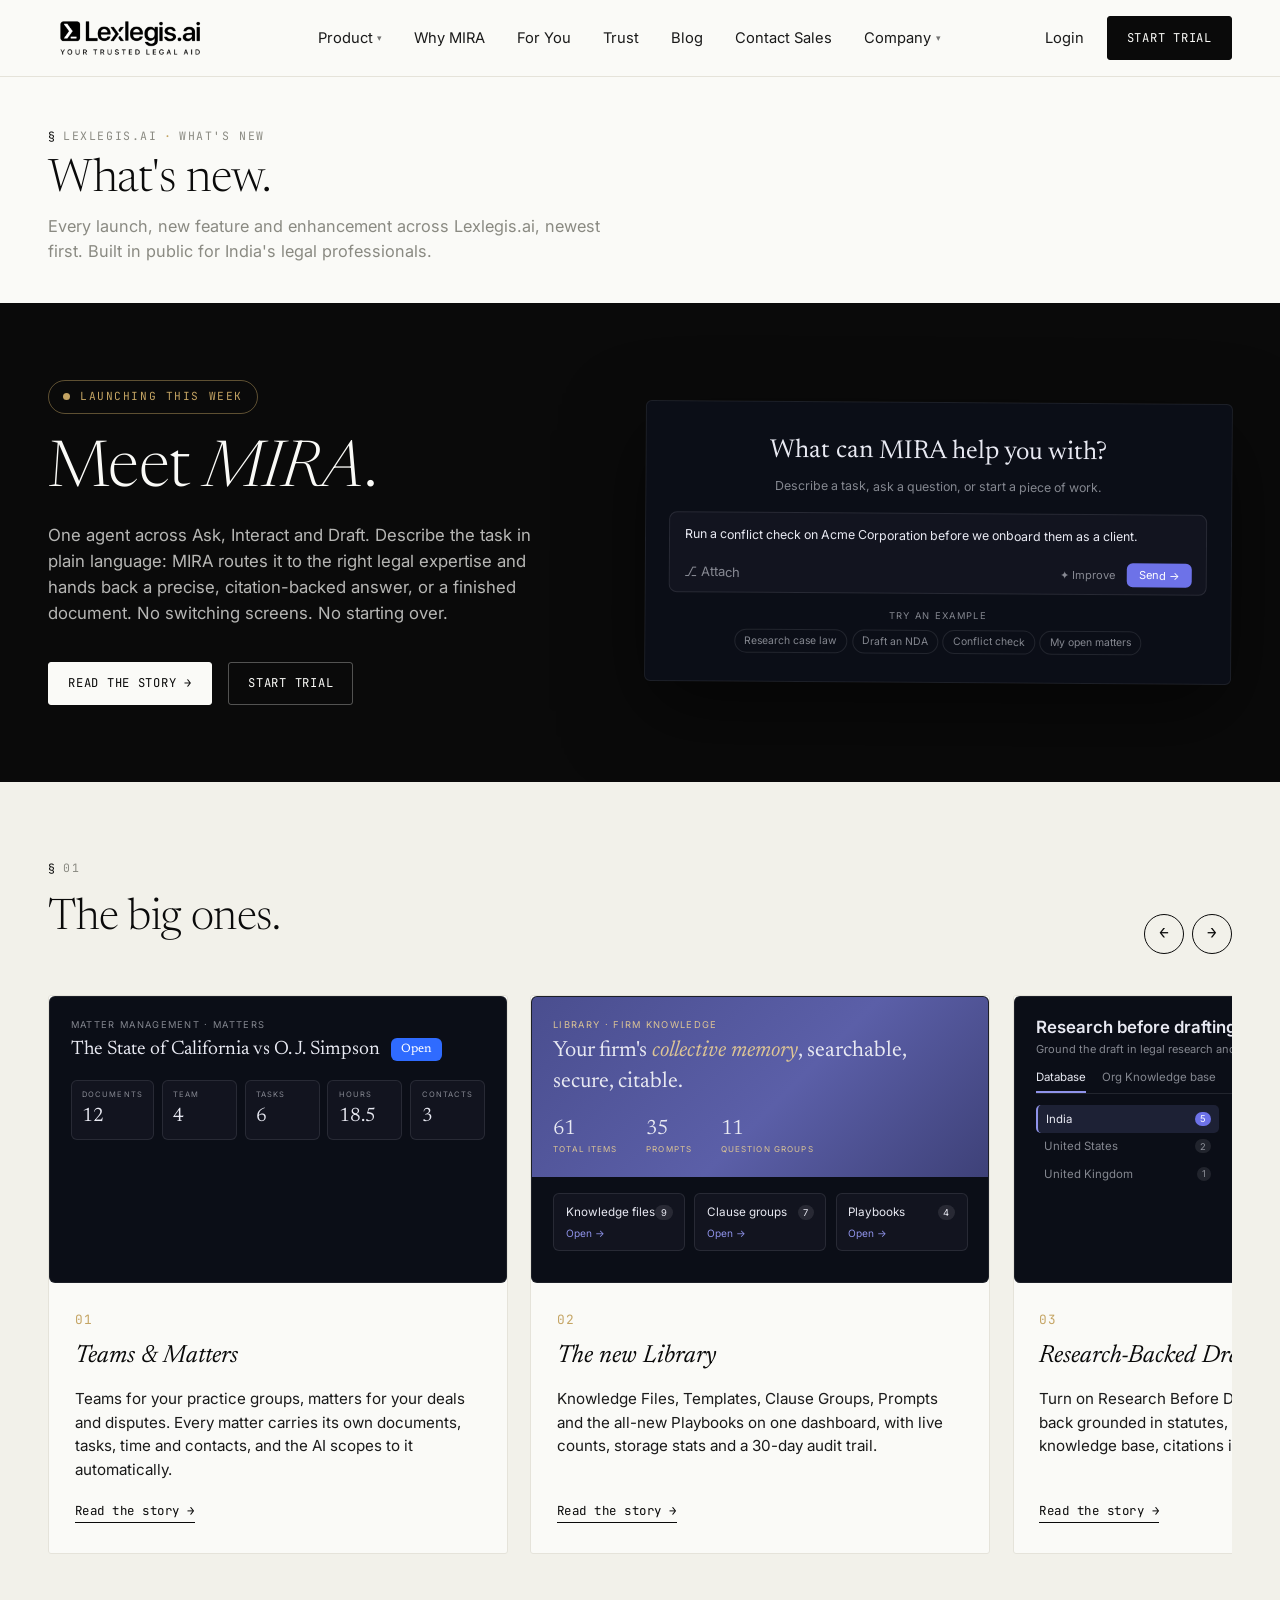
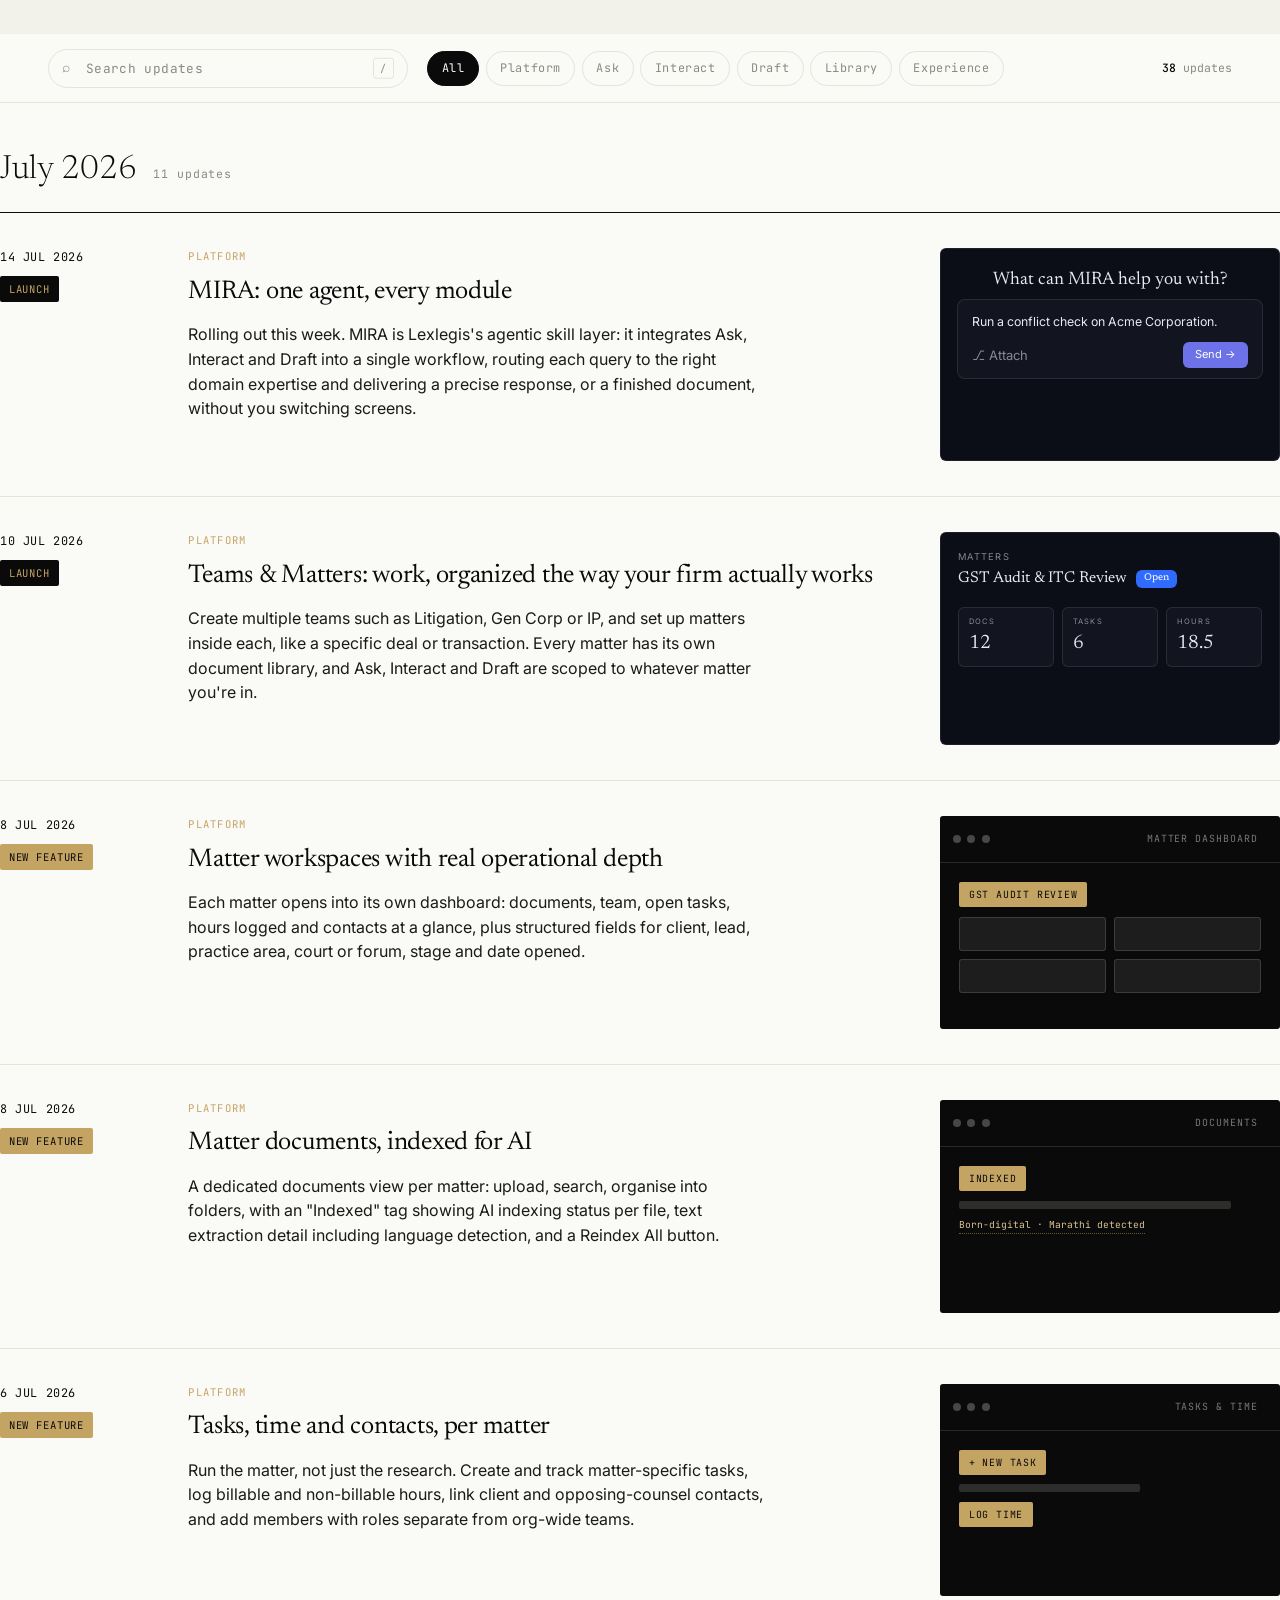
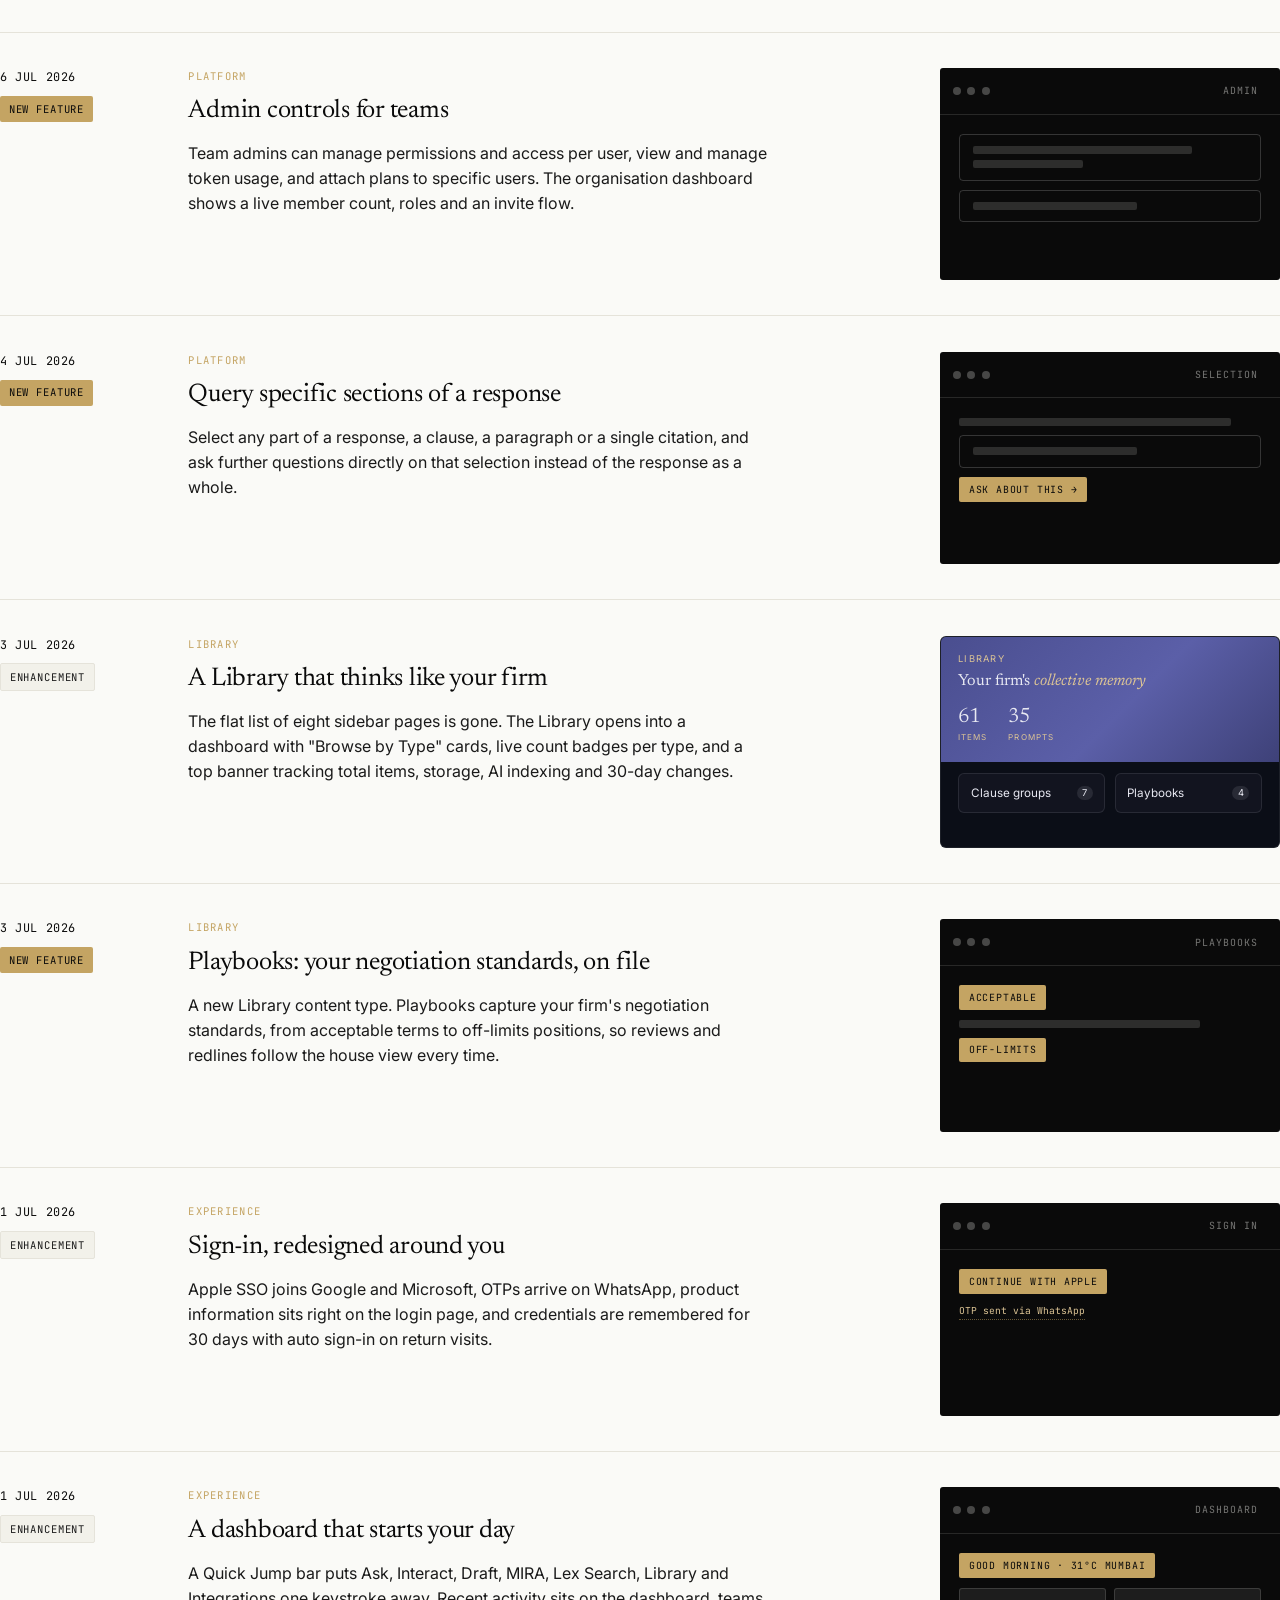
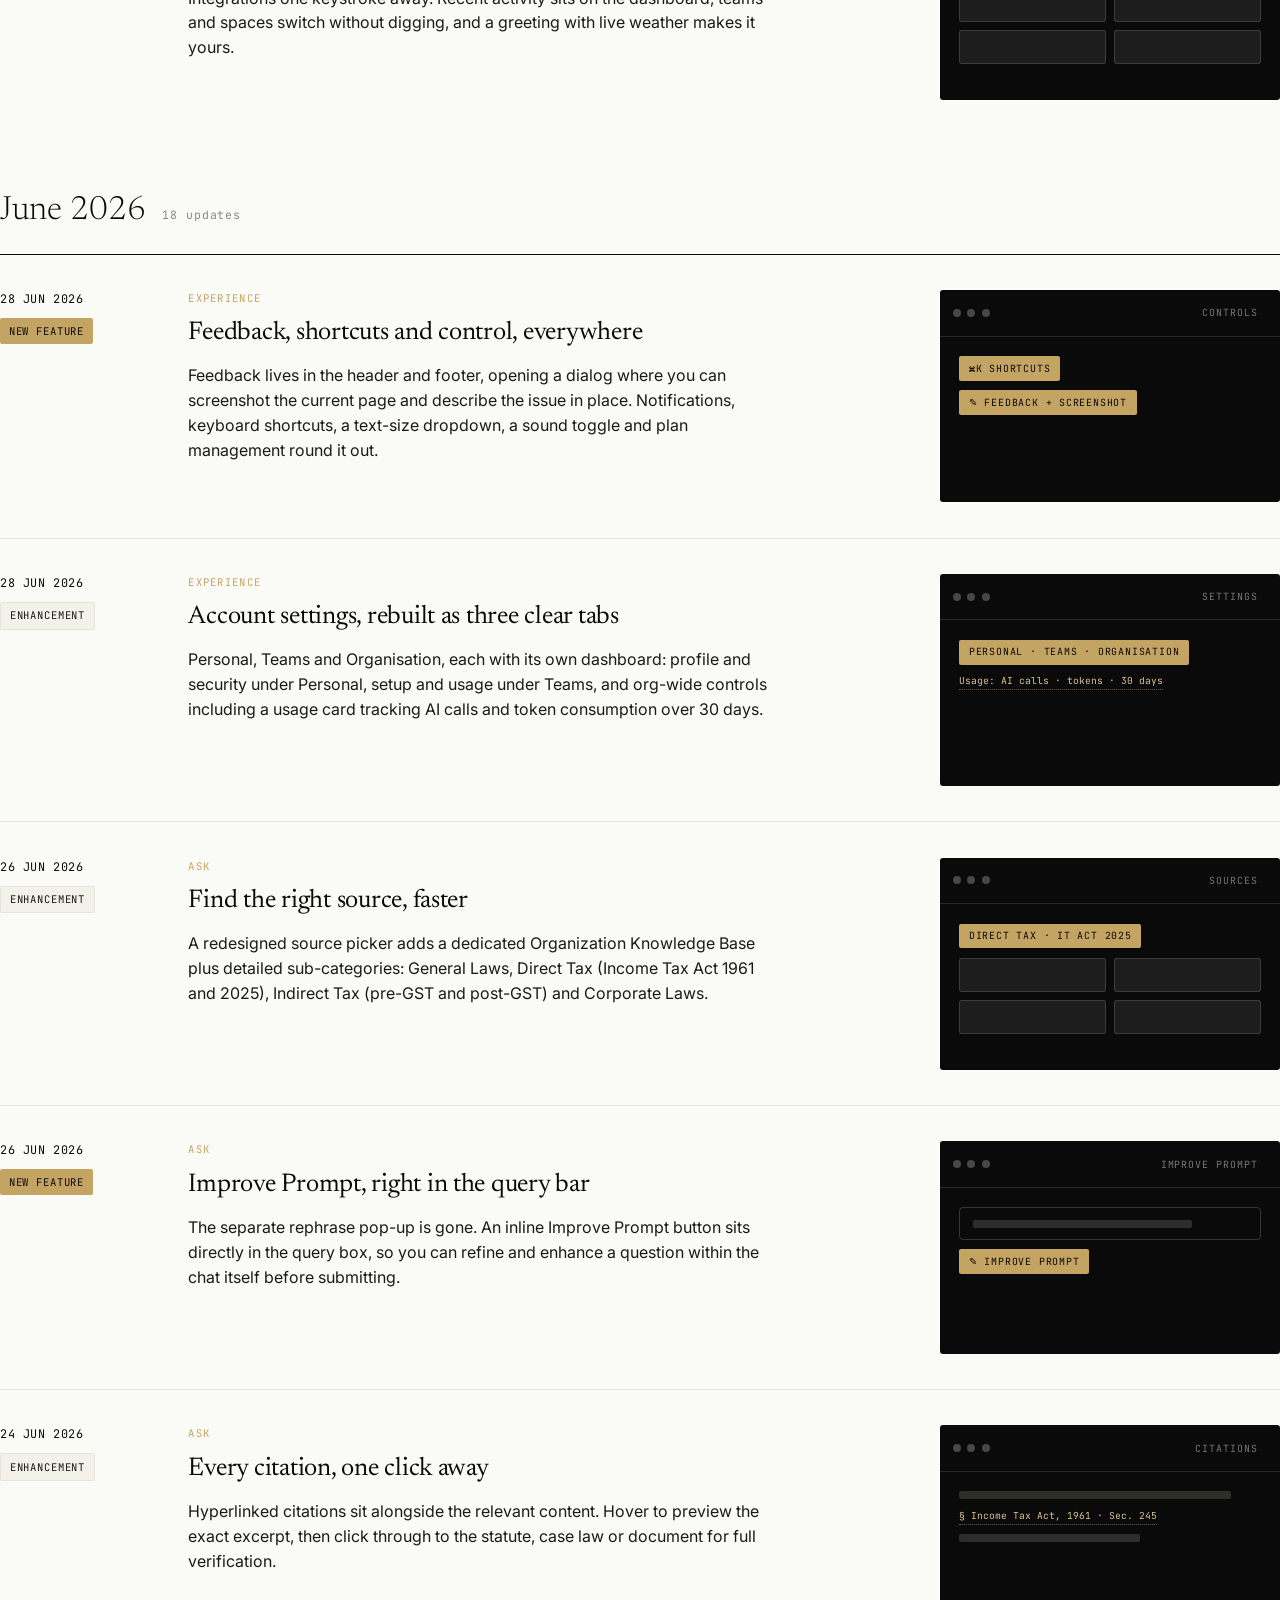
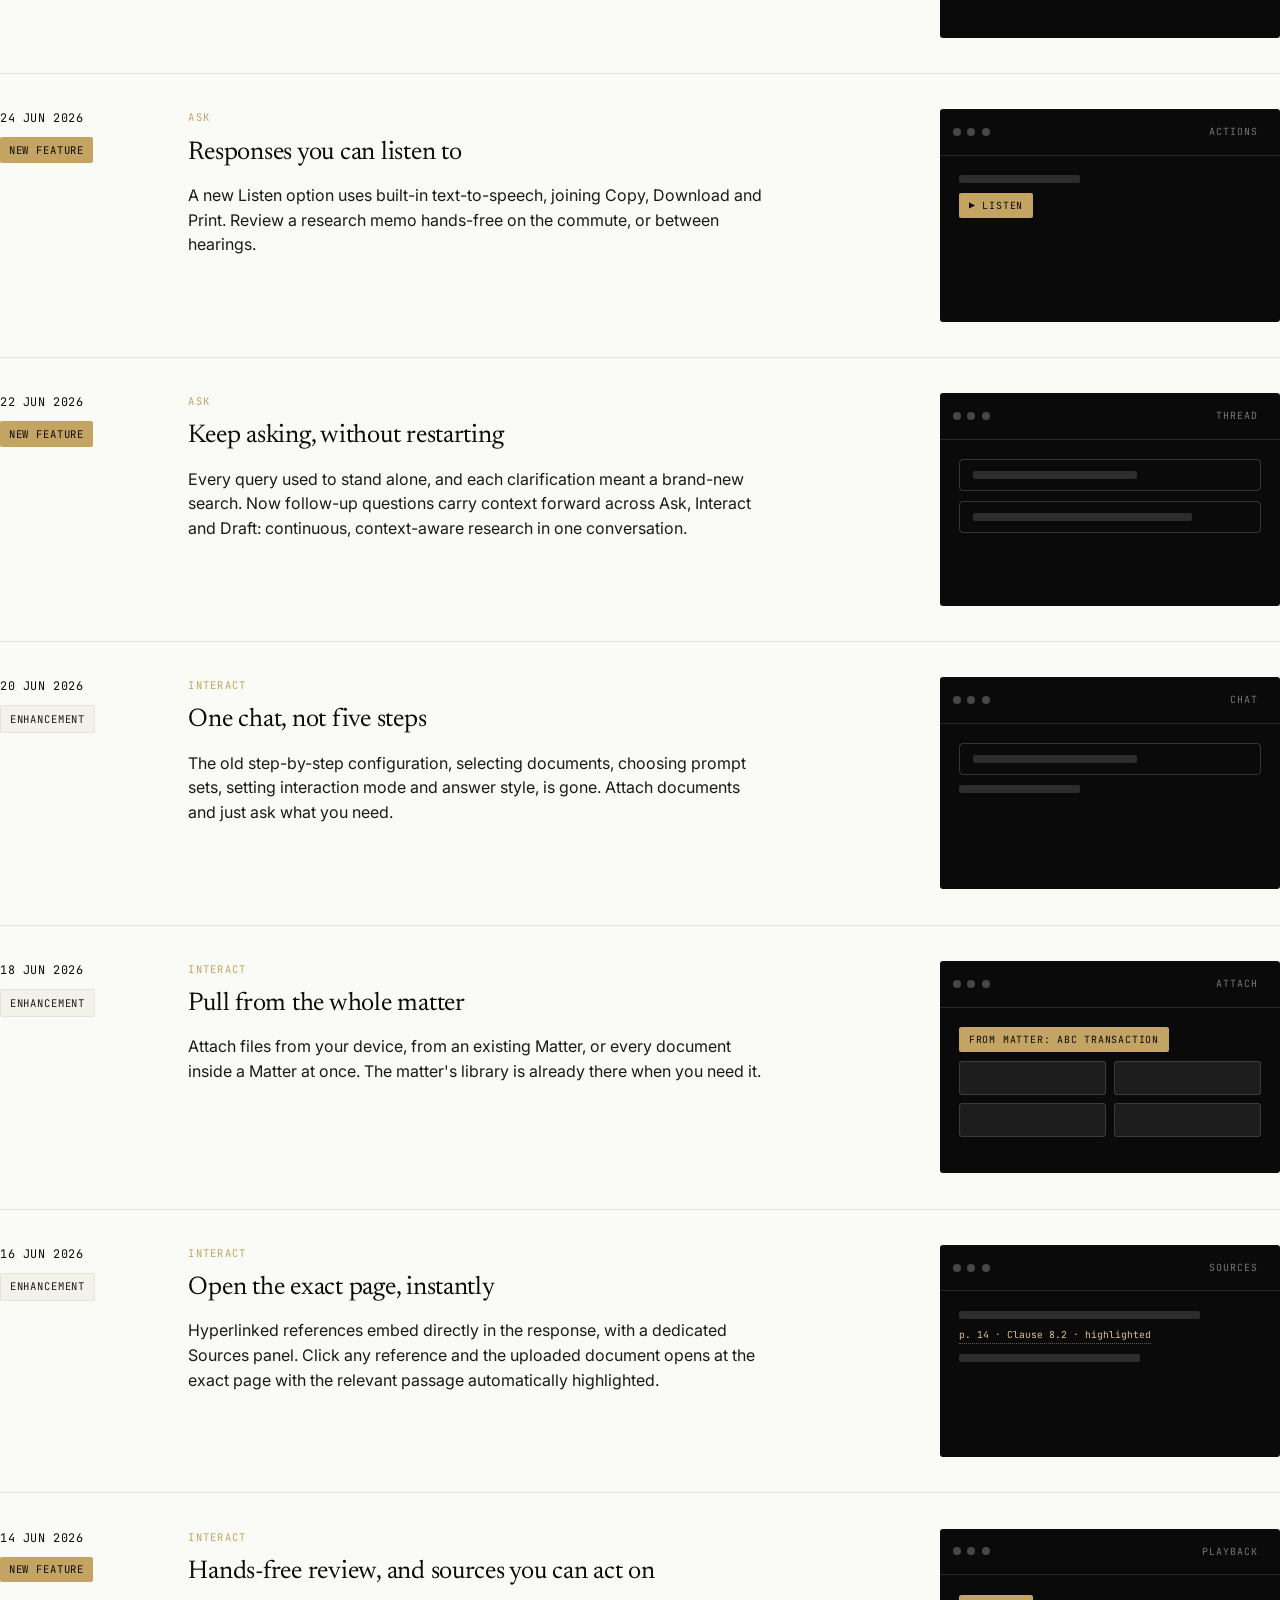
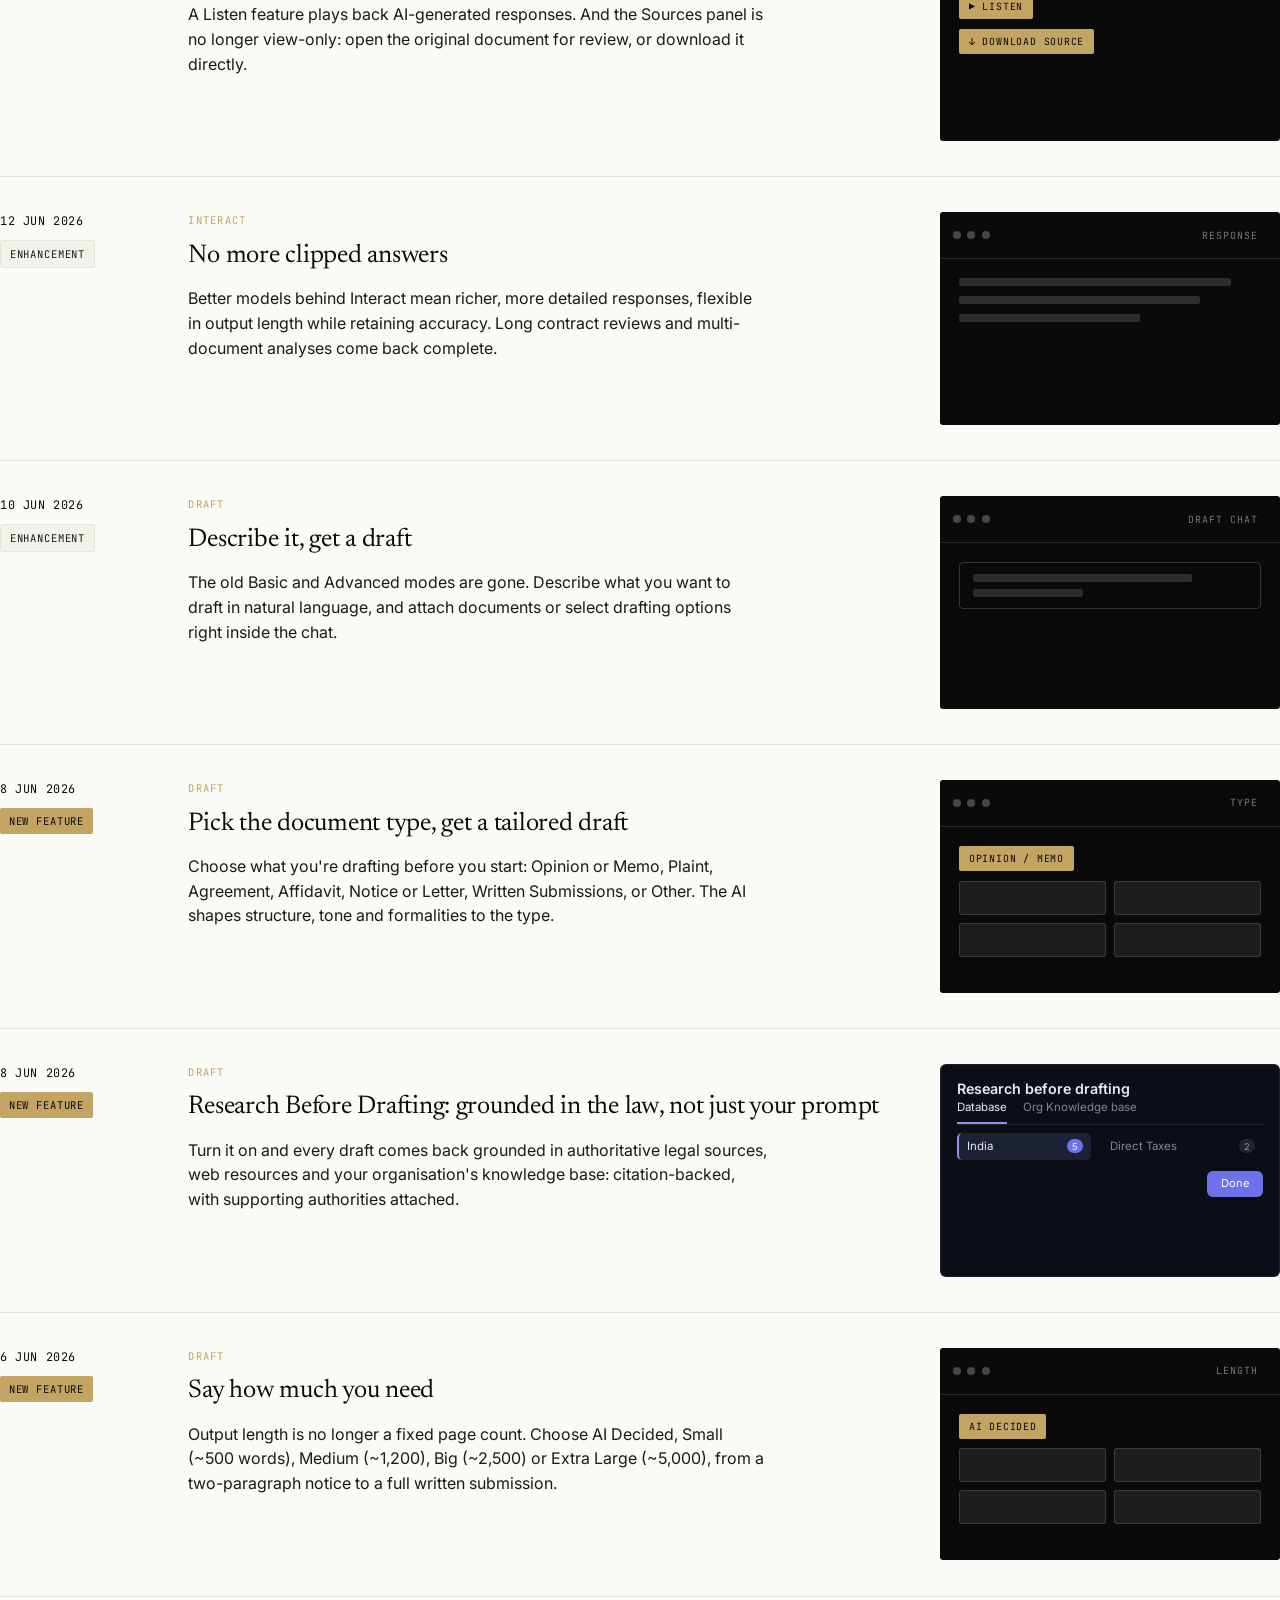
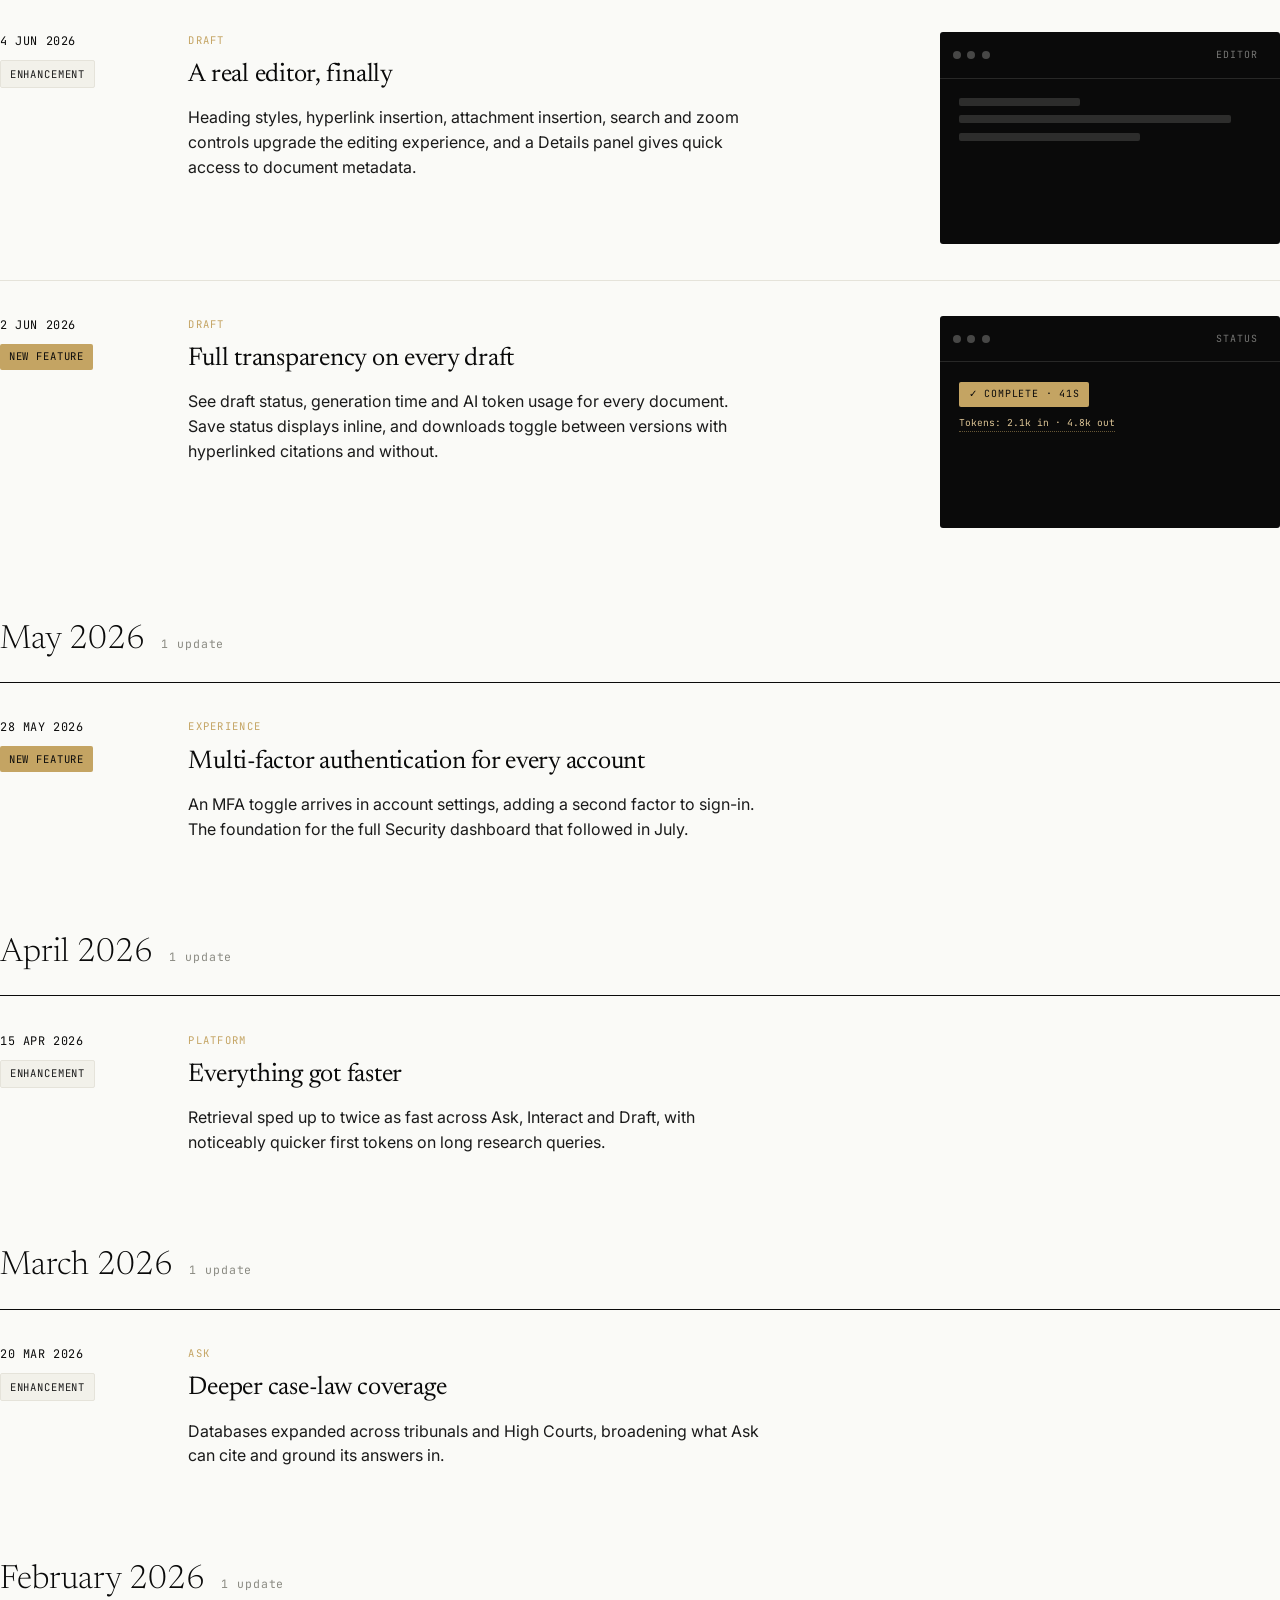
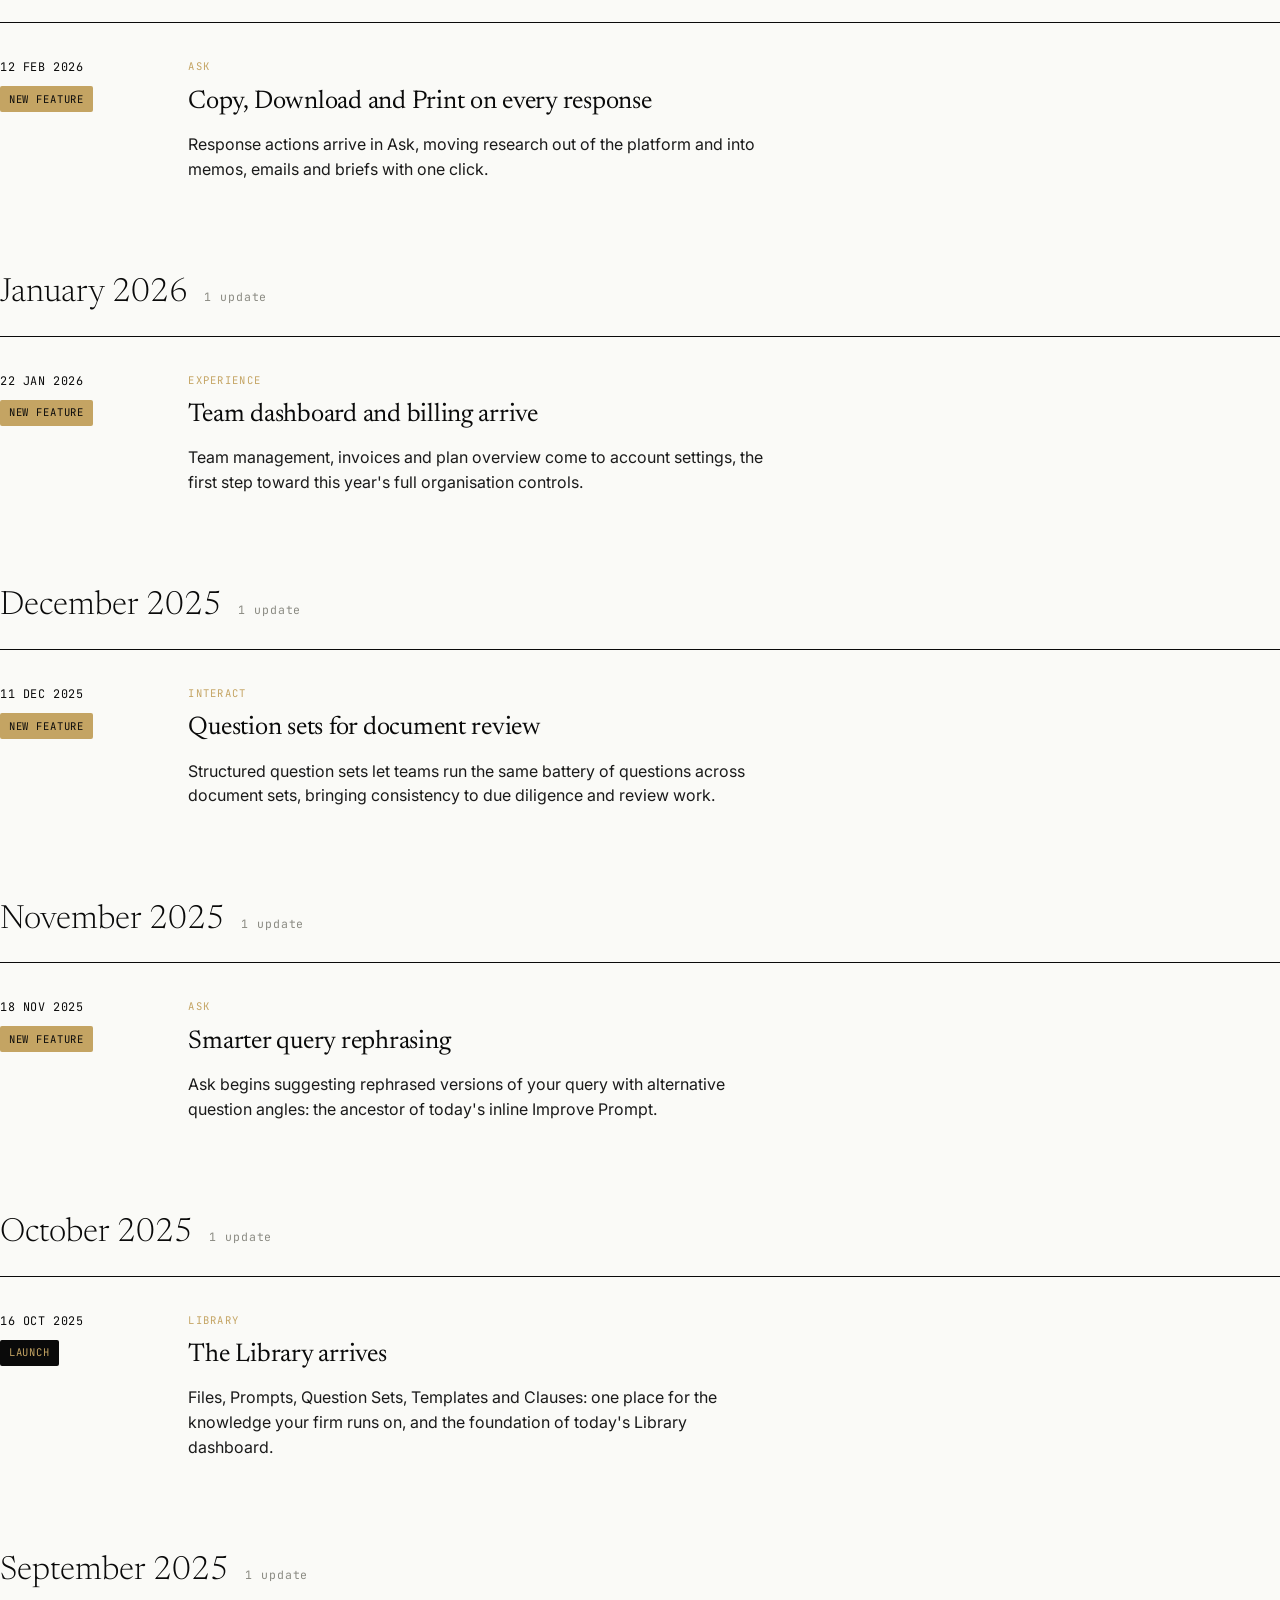
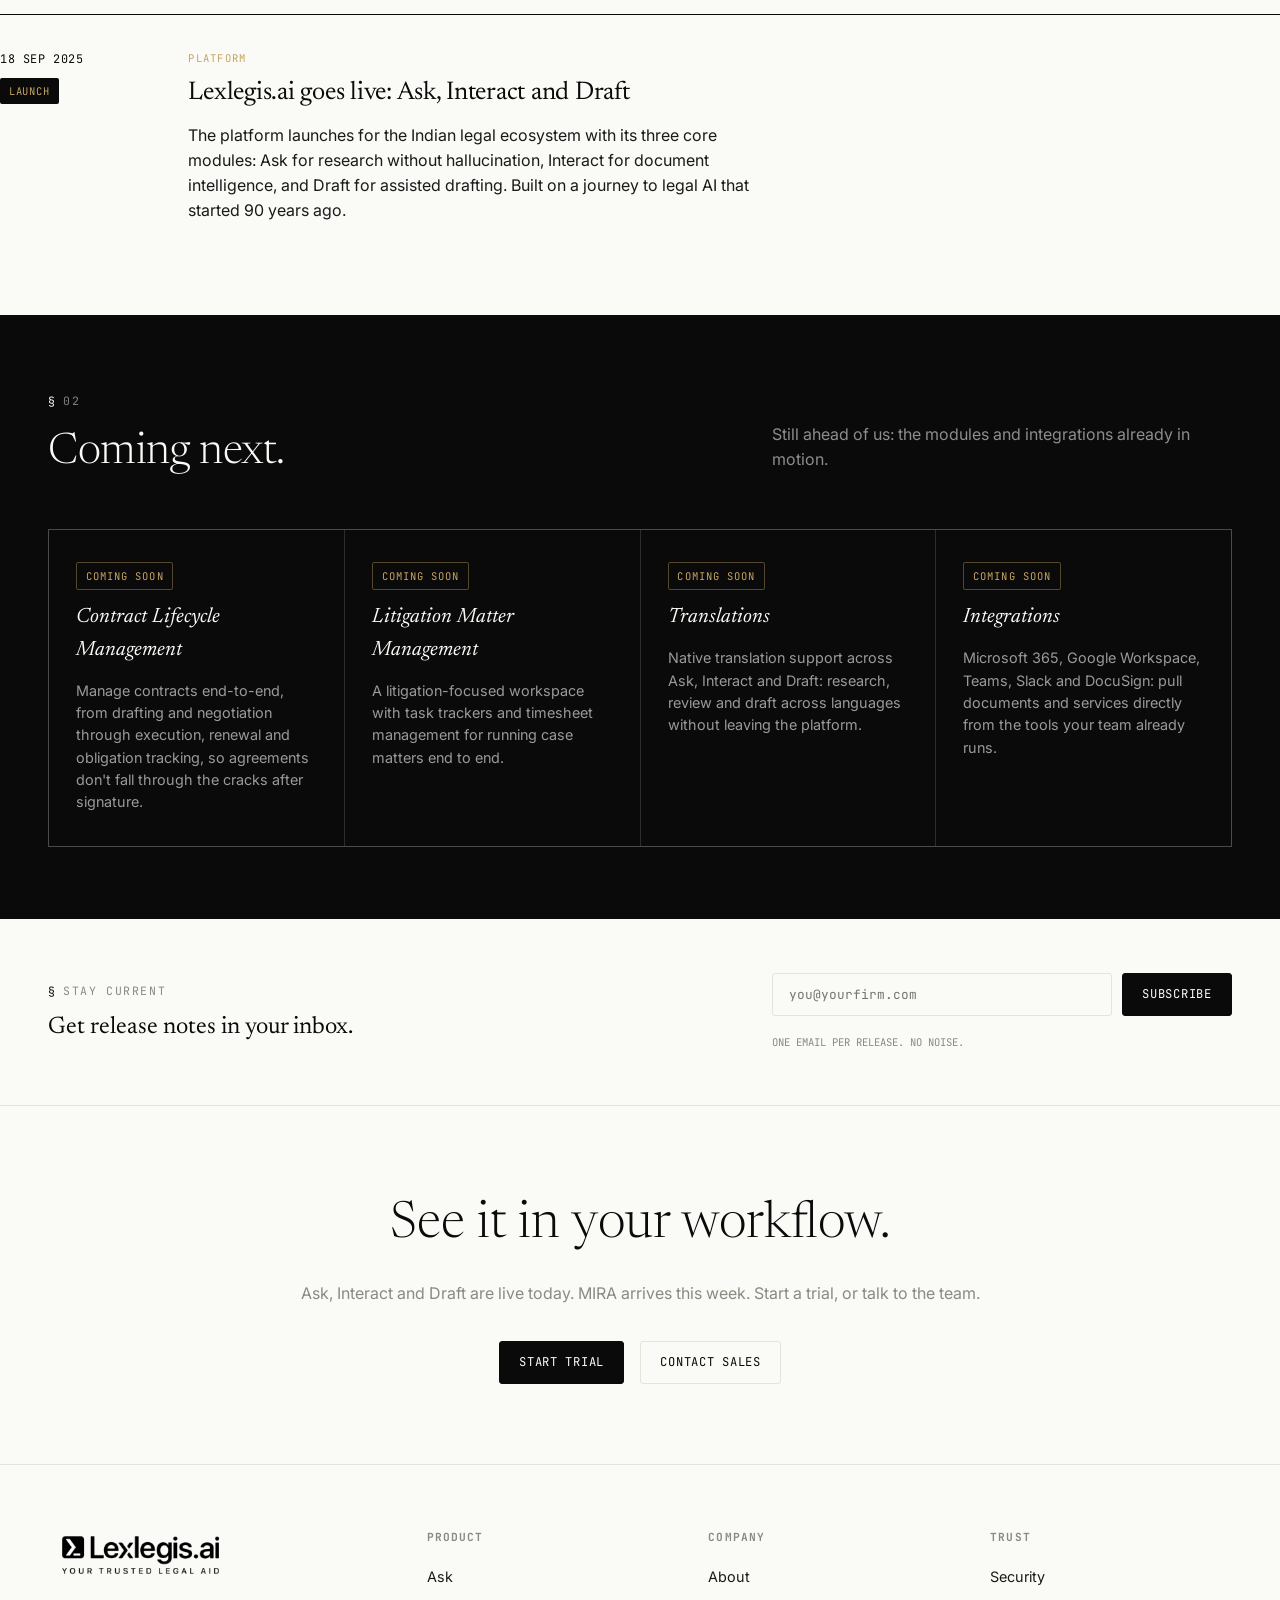
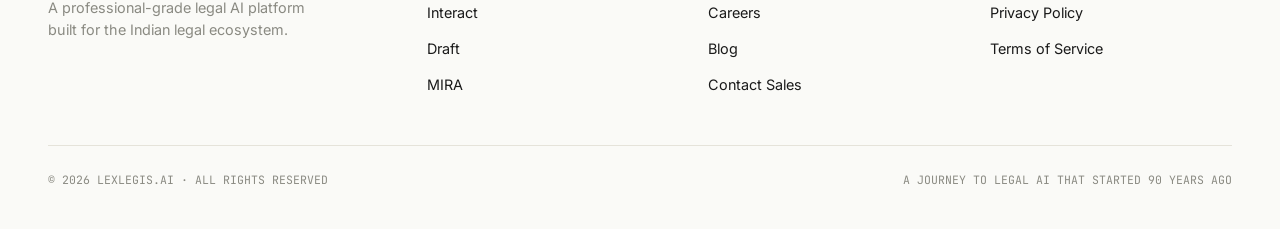
==== index.html @ 88d14091 "Move site files to repo root for GitHub Pages Serves the site at the repo's root Pages URL instead o" ====
<!doctype html>
<html lang="en">
<head>
<meta charset="UTF-8" />
<meta name="viewport" content="width=device-width, initial-scale=1.0" />
<title>What's New | Lexlegis.ai Release Notes &amp; Product Updates</title>
<meta name="description" content="Product updates from Lexlegis.ai: every launch, new feature and enhancement across Ask, Interact, Draft, MIRA, the Library and Matter Management, newest first." />
<link rel="canonical" href="https://lexlegis.ai/whats-new" />
<meta property="og:type" content="website" />
<meta property="og:title" content="What's New at Lexlegis.ai" />
<meta property="og:description" content="Every launch, new feature and enhancement across Lexlegis.ai, newest first. MIRA agentic AI, Teams and Matters, research-backed drafting and more." />
<meta property="og:url" content="https://lexlegis.ai/whats-new" />
<meta property="og:image" content="https://lexlegis.ai/whats-new/assets/logo-lockup.png" />
<meta name="twitter:card" content="summary_large_image" />
<meta name="twitter:title" content="What's New at Lexlegis.ai" />
<meta name="twitter:description" content="Release notes from India's trusted legal AI: MIRA, Teams &amp; Matters, research-backed drafting and more." />
<link rel="preconnect" href="https://fonts.googleapis.com">
<link rel="preconnect" href="https://fonts.gstatic.com" crossorigin>
<link href="https://fonts.googleapis.com/css2?family=Newsreader:ital,wght@0,300;0,400;0,500;1,400;1,500&family=Inter:wght@400;500;600&family=JetBrains+Mono:wght@400;500&display=swap" rel="stylesheet">
<link rel="stylesheet" href="styles.css" />
<link rel="icon" type="image/png" href="assets/favicon-mark.png" />
<link rel="apple-touch-icon" href="assets/favicon-mark.png" />
<script type="application/ld+json">
{
  "@context": "https://schema.org",
  "@graph": [
    {
      "@type": "Organization",
      "name": "Lexlegis.ai",
      "url": "https://lexlegis.ai",
      "logo": "https://lexlegis.ai/whats-new/assets/favicon-mark.png",
      "slogan": "Your trusted legal aid",
      "description": "A professional-grade legal AI platform built for the Indian legal ecosystem."
    },
    {
      "@type": "WebPage",
      "name": "What's New at Lexlegis.ai",
      "url": "https://lexlegis.ai/whats-new",
      "description": "Release notes and product updates for Lexlegis.ai: launches, new features and enhancements across Ask, Interact, Draft, MIRA, the Library and Matter Management.",
      "isPartOf": { "@type": "WebSite", "name": "Lexlegis.ai", "url": "https://lexlegis.ai" }
    }
  ]
}
</script>
</head>
<body>

<header class="site-header">
  <div class="wrap">
    <a href="#" class="brand">
      <img src="assets/logo-lockup.png" alt="Lexlegis.ai, your trusted legal aid" class="brand-logo" />
    </a>
    <nav class="main-nav">
      <a href="#">Product <span class="caret">▾</span></a>
      <a href="#">Why MIRA</a>
      <a href="#">For You</a>
      <a href="#">Trust</a>
      <a href="#">Blog</a>
      <a href="#">Contact Sales</a>
      <a href="#">Company <span class="caret">▾</span></a>
    </nav>
    <div class="header-actions">
      <a href="#" class="link-quiet">Login</a>
      <a href="#" class="btn btn-primary">Start Trial</a>
    </div>
  </div>
</header>

<main>

  <!-- SMALL INTRO -->
  <section class="intro">
    <div class="wrap">
      <div class="eyebrow"><span class="sec">§</span> LEXLEGIS.AI <span class="dot">·</span> WHAT'S NEW</div>
      <h1>What's new.</h1>
      <p>Every launch, new feature and enhancement across Lexlegis.ai, newest first. Built in public for India's legal professionals.</p>
    </div>
  </section>

  <!-- MIRA SPOTLIGHT -->
  <section class="spotlight" id="spotlight">
    <div class="wrap">
      <div>
        <span class="spot-tag"><span class="pulse"></span> Launching this week</span>
        <h2>Meet <em>MIRA</em>.</h2>
        <p class="spot-copy">One agent across Ask, Interact and Draft. Describe the task in plain language: MIRA routes it to the right legal expertise and hands back a precise, citation-backed answer, or a finished document. No switching screens. No starting over.</p>
        <div class="spot-actions">
          <button class="btn btn-primary" data-story="story-mira">Read the story →</button>
          <a href="#" class="btn btn-ghost">Start Trial</a>
        </div>
      </div>
      <div class="spot-visual">
        <!-- Product-UI recreation. Swap for <img src="assets/shot-mira.png"> when available. -->
        <div class="shot shot-mira" role="img" aria-label="MIRA prompt screen: What can MIRA help you with?">
          <div class="serif headline">What can MIRA help you with?</div>
          <div class="subline">Describe a task, ask a question, or start a piece of work.</div>
          <div class="prompt">
            <div class="q">Run a conflict check on Acme Corporation before we onboard them as a client.</div>
            <div class="bar">
              <span class="dim">⎇ Attach</span>
              <span><span class="improve">✦ Improve</span><span class="send">Send →</span></span>
            </div>
          </div>
          <div class="u-label" style="margin-bottom:0.6em;">Try an example</div>
          <div>
            <span class="chip-s">Research case law</span><span class="chip-s">Draft an NDA</span><span class="chip-s">Conflict check</span><span class="chip-s">My open matters</span>
          </div>
        </div>
      </div>
    </div>
  </section>

  <!-- THE BIG ONES -->
  <section class="section highlights" id="big-ones">
    <div class="wrap">
      <div class="section-head">
        <div>
          <div class="eyebrow"><span class="sec">§</span> 01</div>
          <h2>The big ones.</h2>
        </div>
        <div class="rail-controls">
          <button class="rail-btn" id="railPrev" aria-label="Scroll left">←</button>
          <button class="rail-btn" id="railNext" aria-label="Scroll right">→</button>
        </div>
      </div>

      <div class="rail" id="rail">

        <article class="highlight-card">
          <div class="card-visual">
            <!-- Swap for <img src="assets/shot-matter.png"> when available. -->
            <div class="shot shot-matter" role="img" aria-label="Matter workspace dashboard">
              <span class="u-label">Matter Management · Matters</span>
              <div class="serif headline">The State of California vs O. J. Simpson <span class="open-badge">Open</span></div>
              <div class="stat-cards">
                <div class="stat-card"><span class="u-label">Documents</span><div class="serif n">12</div></div>
                <div class="stat-card"><span class="u-label">Team</span><div class="serif n">4</div></div>
                <div class="stat-card"><span class="u-label">Tasks</span><div class="serif n">6</div></div>
                <div class="stat-card"><span class="u-label">Hours</span><div class="serif n">18.5</div></div>
                <div class="stat-card"><span class="u-label">Contacts</span><div class="serif n">3</div></div>
              </div>
            </div>
          </div>
          <div class="card-body">
            <div class="num">01</div>
            <h3>Teams &amp; Matters</h3>
            <p>Teams for your practice groups, matters for your deals and disputes. Every matter carries its own documents, tasks, time and contacts, and the AI scopes to it automatically.</p>
            <button class="card-link" data-story="story-teams">Read the story →</button>
          </div>
        </article>

        <article class="highlight-card">
          <div class="card-visual">
            <!-- Swap for <img src="assets/shot-library.png"> when available. -->
            <div class="shot shot-library" role="img" aria-label="Library dashboard: your firm's collective memory">
              <div class="hero-band">
                <span class="u-label">Library · Firm Knowledge</span>
                <div class="serif headline">Your firm's <span class="gold">collective memory</span>, searchable, secure, citable.</div>
                <div class="stats">
                  <div><div class="serif n">61</div><span class="u-label">Total items</span></div>
                  <div><div class="serif n">35</div><span class="u-label">Prompts</span></div>
                  <div><div class="serif n">11</div><span class="u-label">Question groups</span></div>
                </div>
              </div>
              <div class="type-grid">
                <div class="type-card"><div class="t">Knowledge files <span class="count">9</span></div><div class="open">Open →</div></div>
                <div class="type-card"><div class="t">Clause groups <span class="count">7</span></div><div class="open">Open →</div></div>
                <div class="type-card"><div class="t">Playbooks <span class="count">4</span></div><div class="open">Open →</div></div>
              </div>
            </div>
          </div>
          <div class="card-body">
            <div class="num">02</div>
            <h3>The new Library</h3>
            <p>Knowledge Files, Templates, Clause Groups, Prompts and the all-new Playbooks on one dashboard, with live counts, storage stats and a 30-day audit trail.</p>
            <button class="card-link" data-story="story-library">Read the story →</button>
          </div>
        </article>

        <article class="highlight-card">
          <div class="card-visual">
            <!-- Swap for <img src="assets/shot-research.png"> when available. -->
            <div class="shot shot-research" role="img" aria-label="Research before drafting dialog">
              <div class="headline">Research before drafting</div>
              <div class="subline">Ground the draft in legal research and your firm's knowledge base.</div>
              <div class="tabs"><span class="tab on">Database</span><span class="tab">Org Knowledge base</span></div>
              <div class="cols">
                <div>
                  <div class="row on">India <span class="count">5</span></div>
                  <div class="row">United States <span class="count">2</span></div>
                  <div class="row">United Kingdom <span class="count">1</span></div>
                </div>
                <div>
                  <div class="row">Direct Taxes <span class="count">2</span></div>
                  <div class="row">Indirect Taxes <span class="count">2</span></div>
                  <div class="row">Corporate Laws <span class="count">2</span></div>
                </div>
              </div>
              <div class="done">Done</div>
            </div>
          </div>
          <div class="card-body">
            <div class="num">03</div>
            <h3>Research-Backed Drafting</h3>
            <p>Turn on Research Before Drafting and every draft comes back grounded in statutes, case law and your firm's knowledge base, citations included.</p>
            <button class="card-link" data-story="story-research">Read the story →</button>
          </div>
        </article>

        <article class="highlight-card">
          <div class="card-visual">
            <div class="frame" role="img" aria-label="Follow-up questions across modules">
              <div class="frame-bar"><span class="dot"></span><span class="dot"></span><span class="dot"></span><span class="tag">Ask + Interact</span></div>
              <div class="frame-body">
                <div class="frame-line w60"></div>
                <div class="frame-line w80"></div>
                <div class="frame-chip">Follow-up →</div>
                <div class="frame-line w40"></div>
              </div>
            </div>
          </div>
          <div class="card-body">
            <div class="num">04</div>
            <h3>Conversations that carry over</h3>
            <p>Follow-up questions work across Ask, Interact and Draft in one thread. Build on a response, query a specific section, keep going without starting over.</p>
            <button class="card-link" data-story="story-followups">Read the story →</button>
          </div>
        </article>

      </div>
    </div>
  </section>

  <!-- STORY DIALOG + TEMPLATES -->
  <dialog class="story" id="storyDialog" aria-label="Release story">
    <div id="storyContent"></div>
  </dialog>

  <template id="story-mira">
    <div class="story-hero">
      <div class="shot shot-mira">
        <div class="serif headline">What can MIRA help you with?</div>
        <div class="subline">Describe a task, ask a question, or start a piece of work.</div>
        <div class="prompt">
          <div class="q">Run a conflict check on Acme Corporation before we onboard them as a client.</div>
          <div class="bar"><span class="dim">⎇ Attach</span><span><span class="improve">✦ Improve</span><span class="send">Send →</span></span></div>
        </div>
      </div>
      <button class="story-close" aria-label="Close story">✕</button>
    </div>
    <div class="story-inner">
      <div class="story-meta"><span class="sec">§</span> THE STORY <span>·</span> PLATFORM <span>·</span> LAUNCHING THIS WEEK <span>·</span> 2 MIN READ</div>
      <h2>One question in. One answer out.</h2>
      <p class="story-lede">Legal AI has a routing problem. A tax question belongs to one body of expertise, a plaint to another, a contract review to a third. Until now, picking the right tool for each job was your job.</p>
      <ul class="story-points">
        <li>One conversational surface across Ask, Interact and Draft</li>
        <li>Skills-based routing sends each query to the right legal domain</li>
        <li>Returns a citation-backed answer, or a finished document</li>
        <li>Attach files, improve your prompt, and dictate, all in one box</li>
      </ul>
      <p>You describe what you need in plain language. MIRA reads the query, routes it to the right domain expertise, pulls research where research is needed, reads documents where documents matter, and returns one precise response. When the job calls for a finished document, it generates that too.</p>
      <div class="story-pull">Skills-based routing means the tax question reaches the tax expertise. Every time.</div>
      <p>She researches without hallucination, reads documents general AI cannot, and drafts what stands up to review. MIRA is not another chat window. It is the workflow, unified, with trust travelling alongside every answer.</p>
      <div class="story-cta">
        <a href="#" class="btn btn-primary">Start Trial</a>
        <a href="#mira-launch" class="btn btn-ghost story-jump">See it in the feed</a>
      </div>
    </div>
  </template>

  <template id="story-teams">
    <div class="story-hero">
      <div class="shot shot-matter" style="padding:1.6em;">
        <span class="u-label">Matter Management · Matters</span>
        <div class="serif headline">The State of California vs O. J. Simpson <span class="open-badge">Open</span></div>
        <div class="stat-cards">
          <div class="stat-card"><span class="u-label">Documents</span><div class="serif n">12</div></div>
          <div class="stat-card"><span class="u-label">Team</span><div class="serif n">4</div></div>
          <div class="stat-card"><span class="u-label">Tasks</span><div class="serif n">6</div></div>
          <div class="stat-card"><span class="u-label">Hours</span><div class="serif n">18.5</div></div>
          <div class="stat-card"><span class="u-label">Contacts</span><div class="serif n">3</div></div>
        </div>
      </div>
      <button class="story-close" aria-label="Close story">✕</button>
    </div>
    <div class="story-inner">
      <div class="story-meta"><span class="sec">§</span> THE STORY <span>·</span> PLATFORM <span>·</span> JULY 2026 <span>·</span> 2 MIN READ</div>
      <h2>Legal work has a shape. Now the platform does too.</h2>
      <p class="story-lede">Ask any lawyer how their week is organised and they will not say "by query." They will name matters: the acquisition, the audit, the dispute. The matter is the unit of legal work, and now it is the unit of the platform.</p>
      <ul class="story-points">
        <li>Teams mirror your practice groups: Litigation, Gen Corp, IP</li>
        <li>Every matter gets its own documents, tasks, time entries and contacts</li>
        <li>Ask, Interact and Draft scope automatically to the open matter</li>
        <li>Admins control permissions, usage and plans per user</li>
      </ul>
      <p>Open a matter and everything follows: research stays with the dispute it belongs to, drafts stay next to the documents that shaped them, and nothing leaks between clients. Structured fields track client, lead, practice area, court, stage and dates, so the file reads like a file should.</p>
      <div class="story-pull">The matter is the unit of legal work. Your AI should know which one you're in.</div>
      <p>Work stays organised, context stays clean. That is not a feature. In law, that is table stakes done properly.</p>
      <div class="story-cta">
        <a href="#" class="btn btn-primary">Start Trial</a>
        <a href="#teams-matters" class="btn btn-ghost story-jump">See it in the feed</a>
      </div>
    </div>
  </template>

  <template id="story-library">
    <div class="story-hero">
      <div class="shot shot-library">
        <div class="hero-band">
          <span class="u-label">Library · Firm Knowledge</span>
          <div class="serif headline">Your firm's <span class="gold">collective memory</span>, searchable, secure, citable.</div>
          <div class="stats">
            <div><div class="serif n">61</div><span class="u-label">Total items</span></div>
            <div><div class="serif n">35</div><span class="u-label">Prompts</span></div>
            <div><div class="serif n">11</div><span class="u-label">Question groups</span></div>
          </div>
        </div>
      </div>
      <button class="story-close" aria-label="Close story">✕</button>
    </div>
    <div class="story-inner">
      <div class="story-meta"><span class="sec">§</span> THE STORY <span>·</span> LIBRARY <span>·</span> JULY 2026 <span>·</span> 2 MIN READ</div>
      <h2>Your firm's collective memory, finally organised.</h2>
      <p class="story-lede">Every firm has it: the precedent someone perfected years ago, the clause bank a partner keeps in a folder, the prompts that actually work. Institutional knowledge, scattered across drives and inboxes. The old Library stored files. The new Library holds memory.</p>
      <ul class="story-points">
        <li>One dashboard: Knowledge Files, Templates, Clause Groups, Prompts, Question Groups, Website Groups</li>
        <li>Live count badges and storage stats at a glance</li>
        <li>A 30-day audit trail of every change</li>
        <li>New: Playbooks, your negotiation standards on file</li>
      </ul>
      <p>Everything is positioned exactly as it should be: searchable, secure, citable. A top banner tracks what is indexed for AI, so you know precisely what Lexlegis can draw on when it thinks like your firm.</p>
      <div class="story-pull">Everything Lexlegis needs to think like your firm, in one place.</div>
      <p>And Playbooks matter more than the rest: acceptable positions to off-limits terms, captured once, applied every time. New associates inherit the house view on day one. The firm's judgment becomes the firm's asset.</p>
      <div class="story-cta">
        <a href="#" class="btn btn-primary">Start Trial</a>
        <a href="#library-dashboard" class="btn btn-ghost story-jump">See it in the feed</a>
      </div>
    </div>
  </template>

  <template id="story-research">
    <div class="story-hero">
      <div class="shot shot-research">
        <div class="headline">Research before drafting</div>
        <div class="subline">Ground the draft in legal research and your firm's knowledge base.</div>
        <div class="tabs"><span class="tab on">Database</span><span class="tab">Org Knowledge base</span></div>
        <div class="cols">
          <div>
            <div class="row on">India <span class="count">5</span></div>
            <div class="row">United States <span class="count">2</span></div>
          </div>
          <div>
            <div class="row">Direct Taxes <span class="count">2</span></div>
            <div class="row">Corporate Laws <span class="count">2</span></div>
          </div>
        </div>
      </div>
      <button class="story-close" aria-label="Close story">✕</button>
    </div>
    <div class="story-inner">
      <div class="story-meta"><span class="sec">§</span> THE STORY <span>·</span> DRAFT <span>·</span> JUNE 2026 <span>·</span> 2 MIN READ</div>
      <h2>The end of verification debt.</h2>
      <p class="story-lede">Here is the quiet cost of most AI drafting: the draft arrives fast, and then the real work begins. Every proposition needs checking, every authority needs finding. The hours saved writing get spent verifying.</p>
      <ul class="story-points">
        <li>Grounds drafts in authoritative legal sources and web research</li>
        <li>Draws on your organisation's own knowledge base</li>
        <li>Supporting authorities attached, each one hyperlinked</li>
        <li>Pick jurisdiction and law group before a word is written</li>
      </ul>
      <p>Research Before Drafting settles the debt upfront. Switch it on, and Draft grounds your document before a single paragraph is written. What comes back is citation-backed prose that shows its work.</p>
      <div class="story-pull">Drafts you review, not rewrite. Now with the authorities already attached.</div>
      <p>Research and drafting happen on the same screen, so the memo and the law it rests on are never apart. In law, trust is everything. This is what it looks like in a drafting tool.</p>
      <div class="story-cta">
        <a href="#" class="btn btn-primary">Start Trial</a>
        <a href="#research-drafting" class="btn btn-ghost story-jump">See it in the feed</a>
      </div>
    </div>
  </template>

  <template id="story-followups">
    <div class="story-hero">
      <div class="frame" style="border-radius:0;">
        <div class="frame-bar"><span class="dot"></span><span class="dot"></span><span class="dot"></span><span class="tag">Ask + Interact</span></div>
        <div class="frame-body" style="padding:1.6rem;">
          <div class="frame-bubble"><div class="frame-line w80"></div><div class="frame-line w40"></div></div>
          <div class="frame-chip">Follow-up →</div>
          <div class="frame-bubble"><div class="frame-line w90"></div></div>
        </div>
      </div>
      <button class="story-close" aria-label="Close story">✕</button>
    </div>
    <div class="story-inner">
      <div class="story-meta"><span class="sec">§</span> THE STORY <span>·</span> ASK + INTERACT <span>·</span> JUNE 2026 <span>·</span> 2 MIN READ</div>
      <h2>Research is a conversation, not a search box.</h2>
      <p class="story-lede">No lawyer thinks in single queries. One answer raises the next question, a holding needs testing against the facts, a clause read one way demands a second look. For too long, legal AI ignored this.</p>
      <ul class="story-points">
        <li>Follow-up questions carry context across Ask, Interact and Draft</li>
        <li>Select any part of a response and question that selection directly</li>
        <li>One thread from first question to final position</li>
      </ul>
      <p>Now the thread holds. Each answer builds on the last, and it goes further: select a paragraph, a clause, a single citation, and ask about exactly that. The AI knows what you are pointing at, because you pointed at it.</p>
      <div class="story-pull">Ask, probe, narrow, confirm. The way research has always actually worked.</div>
      <p>Continuous, context-aware research changes the economics of a working day: less re-explaining, less re-searching, more of the follow-through that turns a good answer into a solid position.</p>
      <div class="story-cta">
        <a href="#" class="btn btn-primary">Start Trial</a>
        <a href="#followups" class="btn btn-ghost story-jump">See it in the feed</a>
      </div>
    </div>
  </template>

  <!-- TOOLBAR -->
  <div class="toolbar" id="toolbar">
    <div class="wrap">
      <div class="search-box">
        <span class="search-icon">⌕</span>
        <input type="search" id="searchInput" placeholder="Search updates" aria-label="Search updates" />
        <span class="kbd">/</span>
      </div>
      <div class="chip-row" id="moduleFilters" role="group" aria-label="Filter by module">
        <button class="pill active" data-module="all">All</button>
        <button class="pill" data-module="platform">Platform</button>
        <button class="pill" data-module="ask">Ask</button>
        <button class="pill" data-module="interact">Interact</button>
        <button class="pill" data-module="draft">Draft</button>
        <button class="pill" data-module="library">Library</button>
        <button class="pill" data-module="experience">Experience</button>
      </div>
      <div class="result-count" id="resultCount"></div>
    </div>
  </div>

  <!-- FEED -->
  <div id="feedView">

    <!-- JULY 2026 -->
    <section class="month-block wrap" data-month="2026-07">
      <div class="month-head"><h2>July 2026</h2><span class="month-count"></span></div>

      <article class="entry reveal" id="mira-launch" data-module="platform" data-type="launch" data-date="2026-07-14">
        <div class="entry-date"><time datetime="2026-07-14">14 Jul 2026</time><span class="tag tag-launch">Launch</span></div>
        <div class="entry-body">
          <div class="entry-module">Platform</div>
          <h3>MIRA: one agent, every module<a class="anchor" href="#mira-launch" aria-label="Link to this update">§</a></h3>
          <p>Rolling out this week. MIRA is Lexlegis's agentic skill layer: it integrates Ask, Interact and Draft into a single workflow, routing each query to the right domain expertise and delivering a precise response, or a finished document, without you switching screens.</p>
        </div>
        <div class="entry-visual">
          <div class="shot shot-mira" style="padding:1.4em 1.2em 1.2em;">
            <div class="serif headline" style="font-size:1.4em;">What can MIRA help you with?</div>
            <div class="prompt" style="margin-bottom:0.6em;">
              <div class="q" style="margin-bottom:1em;">Run a conflict check on Acme Corporation.</div>
              <div class="bar"><span class="dim">⎇ Attach</span><span class="send">Send →</span></div>
            </div>
          </div>
        </div>
      </article>

      <article class="entry reveal" id="teams-matters" data-module="platform" data-type="launch" data-date="2026-07-10">
        <div class="entry-date"><time datetime="2026-07-10">10 Jul 2026</time><span class="tag tag-launch">Launch</span></div>
        <div class="entry-body">
          <div class="entry-module">Platform</div>
          <h3>Teams &amp; Matters: work, organized the way your firm actually works<a class="anchor" href="#teams-matters" aria-label="Link to this update">§</a></h3>
          <p>Create multiple teams such as Litigation, Gen Corp or IP, and set up matters inside each, like a specific deal or transaction. Every matter has its own document library, and Ask, Interact and Draft are scoped to whatever matter you're in.</p>
        </div>
        <div class="entry-visual">
          <div class="shot shot-matter" style="padding:1.3em;">
            <span class="u-label">Matters</span>
            <div class="serif headline" style="font-size:1.2em;">GST Audit &amp; ITC Review <span class="open-badge">Open</span></div>
            <div class="stat-cards" style="grid-template-columns:repeat(3,1fr);">
              <div class="stat-card"><span class="u-label">Docs</span><div class="serif n">12</div></div>
              <div class="stat-card"><span class="u-label">Tasks</span><div class="serif n">6</div></div>
              <div class="stat-card"><span class="u-label">Hours</span><div class="serif n">18.5</div></div>
            </div>
          </div>
        </div>
      </article>

      <article class="entry reveal" id="matter-workspaces" data-module="platform" data-type="new" data-date="2026-07-08">
        <div class="entry-date"><time datetime="2026-07-08">8 Jul 2026</time><span class="tag tag-new">New Feature</span></div>
        <div class="entry-body">
          <div class="entry-module">Platform</div>
          <h3>Matter workspaces with real operational depth<a class="anchor" href="#matter-workspaces" aria-label="Link to this update">§</a></h3>
          <p>Each matter opens into its own dashboard: documents, team, open tasks, hours logged and contacts at a glance, plus structured fields for client, lead, practice area, court or forum, stage and date opened.</p>
        </div>
        <div class="entry-visual">
          <div class="frame">
            <div class="frame-bar"><span class="dot"></span><span class="dot"></span><span class="dot"></span><span class="tag">Matter dashboard</span></div>
            <div class="frame-body">
              <div class="frame-chip">GST Audit Review</div>
              <div class="frame-grid"><div class="frame-block"></div><div class="frame-block"></div><div class="frame-block"></div><div class="frame-block"></div></div>
            </div>
          </div>
        </div>
      </article>

      <article class="entry reveal" id="matter-documents" data-module="platform" data-type="new" data-date="2026-07-08">
        <div class="entry-date"><time datetime="2026-07-08">8 Jul 2026</time><span class="tag tag-new">New Feature</span></div>
        <div class="entry-body">
          <div class="entry-module">Platform</div>
          <h3>Matter documents, indexed for AI<a class="anchor" href="#matter-documents" aria-label="Link to this update">§</a></h3>
          <p>A dedicated documents view per matter: upload, search, organise into folders, with an "Indexed" tag showing AI indexing status per file, text extraction detail including language detection, and a Reindex All button.</p>
        </div>
        <div class="entry-visual">
          <div class="frame">
            <div class="frame-bar"><span class="dot"></span><span class="dot"></span><span class="dot"></span><span class="tag">Documents</span></div>
            <div class="frame-body">
              <div class="frame-chip">Indexed</div>
              <div class="frame-line w90"></div>
              <div class="frame-cite">Born-digital · Marathi detected</div>
            </div>
          </div>
        </div>
      </article>

      <article class="entry reveal" id="matter-ops" data-module="platform" data-type="new" data-date="2026-07-06">
        <div class="entry-date"><time datetime="2026-07-06">6 Jul 2026</time><span class="tag tag-new">New Feature</span></div>
        <div class="entry-body">
          <div class="entry-module">Platform</div>
          <h3>Tasks, time and contacts, per matter<a class="anchor" href="#matter-ops" aria-label="Link to this update">§</a></h3>
          <p>Run the matter, not just the research. Create and track matter-specific tasks, log billable and non-billable hours, link client and opposing-counsel contacts, and add members with roles separate from org-wide teams.</p>
        </div>
        <div class="entry-visual">
          <div class="frame">
            <div class="frame-bar"><span class="dot"></span><span class="dot"></span><span class="dot"></span><span class="tag">Tasks & time</span></div>
            <div class="frame-body">
              <div class="frame-chip">+ New task</div>
              <div class="frame-line w60"></div>
              <div class="frame-chip">Log time</div>
            </div>
          </div>
        </div>
      </article>

      <article class="entry reveal" id="admin-controls" data-module="platform" data-type="new" data-date="2026-07-06">
        <div class="entry-date"><time datetime="2026-07-06">6 Jul 2026</time><span class="tag tag-new">New Feature</span></div>
        <div class="entry-body">
          <div class="entry-module">Platform</div>
          <h3>Admin controls for teams<a class="anchor" href="#admin-controls" aria-label="Link to this update">§</a></h3>
          <p>Team admins can manage permissions and access per user, view and manage token usage, and attach plans to specific users. The organisation dashboard shows a live member count, roles and an invite flow.</p>
        </div>
        <div class="entry-visual">
          <div class="frame">
            <div class="frame-bar"><span class="dot"></span><span class="dot"></span><span class="dot"></span><span class="tag">Admin</span></div>
            <div class="frame-body">
              <div class="frame-bubble"><div class="frame-line w80"></div><div class="frame-line w40"></div></div>
              <div class="frame-bubble"><div class="frame-line w60"></div></div>
            </div>
          </div>
        </div>
      </article>

      <article class="entry reveal" id="query-sections" data-module="platform" data-type="new" data-date="2026-07-04">
        <div class="entry-date"><time datetime="2026-07-04">4 Jul 2026</time><span class="tag tag-new">New Feature</span></div>
        <div class="entry-body">
          <div class="entry-module">Platform</div>
          <h3>Query specific sections of a response<a class="anchor" href="#query-sections" aria-label="Link to this update">§</a></h3>
          <p>Select any part of a response, a clause, a paragraph or a single citation, and ask further questions directly on that selection instead of the response as a whole.</p>
        </div>
        <div class="entry-visual">
          <div class="frame">
            <div class="frame-bar"><span class="dot"></span><span class="dot"></span><span class="dot"></span><span class="tag">Selection</span></div>
            <div class="frame-body">
              <div class="frame-line w90"></div>
              <div class="frame-bubble"><div class="frame-line w60"></div></div>
              <div class="frame-chip">Ask about this →</div>
            </div>
          </div>
        </div>
      </article>

      <article class="entry reveal" id="library-dashboard" data-module="library" data-type="improved" data-date="2026-07-03">
        <div class="entry-date"><time datetime="2026-07-03">3 Jul 2026</time><span class="tag tag-improved">Enhancement</span></div>
        <div class="entry-body">
          <div class="entry-module">Library</div>
          <h3>A Library that thinks like your firm<a class="anchor" href="#library-dashboard" aria-label="Link to this update">§</a></h3>
          <p>The flat list of eight sidebar pages is gone. The Library opens into a dashboard with "Browse by Type" cards, live count badges per type, and a top banner tracking total items, storage, AI indexing and 30-day changes.</p>
        </div>
        <div class="entry-visual">
          <div class="shot shot-library">
            <div class="hero-band" style="padding:1.2em 1.3em 1.1em;">
              <span class="u-label">Library</span>
              <div class="serif headline" style="font-size:1.25em;">Your firm's <span class="gold">collective memory</span></div>
              <div class="stats" style="margin-top:0.8em; gap:1.6em;">
                <div><div class="serif n">61</div><span class="u-label">Items</span></div>
                <div><div class="serif n">35</div><span class="u-label">Prompts</span></div>
              </div>
            </div>
            <div class="type-grid" style="padding:0.9em 1.3em 1.1em; grid-template-columns:repeat(2,1fr);">
              <div class="type-card"><div class="t">Clause groups <span class="count">7</span></div></div>
              <div class="type-card"><div class="t">Playbooks <span class="count">4</span></div></div>
            </div>
          </div>
        </div>
      </article>

      <article class="entry reveal" id="playbooks" data-module="library" data-type="new" data-date="2026-07-03">
        <div class="entry-date"><time datetime="2026-07-03">3 Jul 2026</time><span class="tag tag-new">New Feature</span></div>
        <div class="entry-body">
          <div class="entry-module">Library</div>
          <h3>Playbooks: your negotiation standards, on file<a class="anchor" href="#playbooks" aria-label="Link to this update">§</a></h3>
          <p>A new Library content type. Playbooks capture your firm's negotiation standards, from acceptable terms to off-limits positions, so reviews and redlines follow the house view every time.</p>
        </div>
        <div class="entry-visual">
          <div class="frame">
            <div class="frame-bar"><span class="dot"></span><span class="dot"></span><span class="dot"></span><span class="tag">Playbooks</span></div>
            <div class="frame-body">
              <div class="frame-chip">Acceptable</div>
              <div class="frame-line w80"></div>
              <div class="frame-chip">Off-limits</div>
            </div>
          </div>
        </div>
      </article>

      <article class="entry reveal" id="signin" data-module="experience" data-type="improved" data-date="2026-07-01">
        <div class="entry-date"><time datetime="2026-07-01">1 Jul 2026</time><span class="tag tag-improved">Enhancement</span></div>
        <div class="entry-body">
          <div class="entry-module">Experience</div>
          <h3>Sign-in, redesigned around you<a class="anchor" href="#signin" aria-label="Link to this update">§</a></h3>
          <p>Apple SSO joins Google and Microsoft, OTPs arrive on WhatsApp, product information sits right on the login page, and credentials are remembered for 30 days with auto sign-in on return visits.</p>
        </div>
        <div class="entry-visual">
          <div class="frame">
            <div class="frame-bar"><span class="dot"></span><span class="dot"></span><span class="dot"></span><span class="tag">Sign in</span></div>
            <div class="frame-body">
              <div class="frame-chip"> Continue with Apple</div>
              <div class="frame-cite">OTP sent via WhatsApp</div>
            </div>
          </div>
        </div>
      </article>

      <article class="entry reveal" id="dashboard" data-module="experience" data-type="improved" data-date="2026-07-01">
        <div class="entry-date"><time datetime="2026-07-01">1 Jul 2026</time><span class="tag tag-improved">Enhancement</span></div>
        <div class="entry-body">
          <div class="entry-module">Experience</div>
          <h3>A dashboard that starts your day<a class="anchor" href="#dashboard" aria-label="Link to this update">§</a></h3>
          <p>A Quick Jump bar puts Ask, Interact, Draft, MIRA, Lex Search, Library and Integrations one keystroke away. Recent activity sits on the dashboard, teams and spaces switch without digging, and a greeting with live weather makes it yours.</p>
        </div>
        <div class="entry-visual">
          <div class="frame">
            <div class="frame-bar"><span class="dot"></span><span class="dot"></span><span class="dot"></span><span class="tag">Dashboard</span></div>
            <div class="frame-body">
              <div class="frame-chip">Good morning · 31°C Mumbai</div>
              <div class="frame-grid"><div class="frame-block"></div><div class="frame-block"></div><div class="frame-block"></div><div class="frame-block"></div></div>
            </div>
          </div>
        </div>
      </article>
    </section>

    <!-- JUNE 2026 -->
    <section class="month-block wrap" data-month="2026-06">
      <div class="month-head"><h2>June 2026</h2><span class="month-count"></span></div>

      <article class="entry reveal" id="feedback-controls" data-module="experience" data-type="new" data-date="2026-06-28">
        <div class="entry-date"><time datetime="2026-06-28">28 Jun 2026</time><span class="tag tag-new">New Feature</span></div>
        <div class="entry-body">
          <div class="entry-module">Experience</div>
          <h3>Feedback, shortcuts and control, everywhere<a class="anchor" href="#feedback-controls" aria-label="Link to this update">§</a></h3>
          <p>Feedback lives in the header and footer, opening a dialog where you can screenshot the current page and describe the issue in place. Notifications, keyboard shortcuts, a text-size dropdown, a sound toggle and plan management round it out.</p>
        </div>
        <div class="entry-visual">
          <div class="frame">
            <div class="frame-bar"><span class="dot"></span><span class="dot"></span><span class="dot"></span><span class="tag">Controls</span></div>
            <div class="frame-body">
              <div class="frame-chip">⌘K Shortcuts</div>
              <div class="frame-chip">✎ Feedback + screenshot</div>
            </div>
          </div>
        </div>
      </article>

      <article class="entry reveal" id="account-settings" data-module="experience" data-type="improved" data-date="2026-06-28">
        <div class="entry-date"><time datetime="2026-06-28">28 Jun 2026</time><span class="tag tag-improved">Enhancement</span></div>
        <div class="entry-body">
          <div class="entry-module">Experience</div>
          <h3>Account settings, rebuilt as three clear tabs<a class="anchor" href="#account-settings" aria-label="Link to this update">§</a></h3>
          <p>Personal, Teams and Organisation, each with its own dashboard: profile and security under Personal, setup and usage under Teams, and org-wide controls including a usage card tracking AI calls and token consumption over 30 days.</p>
        </div>
        <div class="entry-visual">
          <div class="frame">
            <div class="frame-bar"><span class="dot"></span><span class="dot"></span><span class="dot"></span><span class="tag">Settings</span></div>
            <div class="frame-body">
              <div class="frame-chip">Personal · Teams · Organisation</div>
              <div class="frame-cite">Usage: AI calls · tokens · 30 days</div>
            </div>
          </div>
        </div>
      </article>

      <article class="entry reveal" id="source-picker" data-module="ask" data-type="improved" data-date="2026-06-26">
        <div class="entry-date"><time datetime="2026-06-26">26 Jun 2026</time><span class="tag tag-improved">Enhancement</span></div>
        <div class="entry-body">
          <div class="entry-module">Ask</div>
          <h3>Find the right source, faster<a class="anchor" href="#source-picker" aria-label="Link to this update">§</a></h3>
          <p>A redesigned source picker adds a dedicated Organization Knowledge Base plus detailed sub-categories: General Laws, Direct Tax (Income Tax Act 1961 and 2025), Indirect Tax (pre-GST and post-GST) and Corporate Laws.</p>
        </div>
        <div class="entry-visual">
          <div class="frame">
            <div class="frame-bar"><span class="dot"></span><span class="dot"></span><span class="dot"></span><span class="tag">Sources</span></div>
            <div class="frame-body">
              <div class="frame-chip">Direct Tax · IT Act 2025</div>
              <div class="frame-grid"><div class="frame-block"></div><div class="frame-block"></div><div class="frame-block"></div><div class="frame-block"></div></div>
            </div>
          </div>
        </div>
      </article>

      <article class="entry reveal" id="improve-prompt" data-module="ask" data-type="new" data-date="2026-06-26">
        <div class="entry-date"><time datetime="2026-06-26">26 Jun 2026</time><span class="tag tag-new">New Feature</span></div>
        <div class="entry-body">
          <div class="entry-module">Ask</div>
          <h3>Improve Prompt, right in the query bar<a class="anchor" href="#improve-prompt" aria-label="Link to this update">§</a></h3>
          <p>The separate rephrase pop-up is gone. An inline Improve Prompt button sits directly in the query box, so you can refine and enhance a question within the chat itself before submitting.</p>
        </div>
        <div class="entry-visual">
          <div class="frame">
            <div class="frame-bar"><span class="dot"></span><span class="dot"></span><span class="dot"></span><span class="tag">Improve Prompt</span></div>
            <div class="frame-body">
              <div class="frame-bubble"><div class="frame-line w80"></div></div>
              <div class="frame-chip">✎ Improve Prompt</div>
            </div>
          </div>
        </div>
      </article>

      <article class="entry reveal" id="citations" data-module="ask" data-type="improved" data-date="2026-06-24">
        <div class="entry-date"><time datetime="2026-06-24">24 Jun 2026</time><span class="tag tag-improved">Enhancement</span></div>
        <div class="entry-body">
          <div class="entry-module">Ask</div>
          <h3>Every citation, one click away<a class="anchor" href="#citations" aria-label="Link to this update">§</a></h3>
          <p>Hyperlinked citations sit alongside the relevant content. Hover to preview the exact excerpt, then click through to the statute, case law or document for full verification.</p>
        </div>
        <div class="entry-visual">
          <div class="frame">
            <div class="frame-bar"><span class="dot"></span><span class="dot"></span><span class="dot"></span><span class="tag">Citations</span></div>
            <div class="frame-body">
              <div class="frame-line w90"></div>
              <div class="frame-cite">§ Income Tax Act, 1961 · Sec. 245</div>
              <div class="frame-line w60"></div>
            </div>
          </div>
        </div>
      </article>

      <article class="entry reveal" id="listen-ask" data-module="ask" data-type="new" data-date="2026-06-24">
        <div class="entry-date"><time datetime="2026-06-24">24 Jun 2026</time><span class="tag tag-new">New Feature</span></div>
        <div class="entry-body">
          <div class="entry-module">Ask</div>
          <h3>Responses you can listen to<a class="anchor" href="#listen-ask" aria-label="Link to this update">§</a></h3>
          <p>A new Listen option uses built-in text-to-speech, joining Copy, Download and Print. Review a research memo hands-free on the commute, or between hearings.</p>
        </div>
        <div class="entry-visual">
          <div class="frame">
            <div class="frame-bar"><span class="dot"></span><span class="dot"></span><span class="dot"></span><span class="tag">Actions</span></div>
            <div class="frame-body">
              <div class="frame-line w40"></div>
              <div class="frame-chip">▶ Listen</div>
            </div>
          </div>
        </div>
      </article>

      <article class="entry reveal" id="followups" data-module="ask" data-type="new" data-date="2026-06-22">
        <div class="entry-date"><time datetime="2026-06-22">22 Jun 2026</time><span class="tag tag-new">New Feature</span></div>
        <div class="entry-body">
          <div class="entry-module">Ask</div>
          <h3>Keep asking, without restarting<a class="anchor" href="#followups" aria-label="Link to this update">§</a></h3>
          <p>Every query used to stand alone, and each clarification meant a brand-new search. Now follow-up questions carry context forward across Ask, Interact and Draft: continuous, context-aware research in one conversation.</p>
        </div>
        <div class="entry-visual">
          <div class="frame">
            <div class="frame-bar"><span class="dot"></span><span class="dot"></span><span class="dot"></span><span class="tag">Thread</span></div>
            <div class="frame-body">
              <div class="frame-bubble"><div class="frame-line w60"></div></div>
              <div class="frame-bubble"><div class="frame-line w80"></div></div>
            </div>
          </div>
        </div>
      </article>

      <article class="entry reveal" id="interact-chat" data-module="interact" data-type="improved" data-date="2026-06-20">
        <div class="entry-date"><time datetime="2026-06-20">20 Jun 2026</time><span class="tag tag-improved">Enhancement</span></div>
        <div class="entry-body">
          <div class="entry-module">Interact</div>
          <h3>One chat, not five steps<a class="anchor" href="#interact-chat" aria-label="Link to this update">§</a></h3>
          <p>The old step-by-step configuration, selecting documents, choosing prompt sets, setting interaction mode and answer style, is gone. Attach documents and just ask what you need.</p>
        </div>
        <div class="entry-visual">
          <div class="frame">
            <div class="frame-bar"><span class="dot"></span><span class="dot"></span><span class="dot"></span><span class="tag">Chat</span></div>
            <div class="frame-body">
              <div class="frame-bubble"><div class="frame-line w60"></div></div>
              <div class="frame-line w40"></div>
            </div>
          </div>
        </div>
      </article>

      <article class="entry reveal" id="attach-matter" data-module="interact" data-type="improved" data-date="2026-06-18">
        <div class="entry-date"><time datetime="2026-06-18">18 Jun 2026</time><span class="tag tag-improved">Enhancement</span></div>
        <div class="entry-body">
          <div class="entry-module">Interact</div>
          <h3>Pull from the whole matter<a class="anchor" href="#attach-matter" aria-label="Link to this update">§</a></h3>
          <p>Attach files from your device, from an existing Matter, or every document inside a Matter at once. The matter's library is already there when you need it.</p>
        </div>
        <div class="entry-visual">
          <div class="frame">
            <div class="frame-bar"><span class="dot"></span><span class="dot"></span><span class="dot"></span><span class="tag">Attach</span></div>
            <div class="frame-body">
              <div class="frame-chip">From Matter: ABC Transaction</div>
              <div class="frame-grid"><div class="frame-block"></div><div class="frame-block"></div><div class="frame-block"></div><div class="frame-block"></div></div>
            </div>
          </div>
        </div>
      </article>

      <article class="entry reveal" id="exact-page" data-module="interact" data-type="improved" data-date="2026-06-16">
        <div class="entry-date"><time datetime="2026-06-16">16 Jun 2026</time><span class="tag tag-improved">Enhancement</span></div>
        <div class="entry-body">
          <div class="entry-module">Interact</div>
          <h3>Open the exact page, instantly<a class="anchor" href="#exact-page" aria-label="Link to this update">§</a></h3>
          <p>Hyperlinked references embed directly in the response, with a dedicated Sources panel. Click any reference and the uploaded document opens at the exact page with the relevant passage automatically highlighted.</p>
        </div>
        <div class="entry-visual">
          <div class="frame">
            <div class="frame-bar"><span class="dot"></span><span class="dot"></span><span class="dot"></span><span class="tag">Sources</span></div>
            <div class="frame-body">
              <div class="frame-line w80"></div>
              <div class="frame-cite">p. 14 · Clause 8.2 · highlighted</div>
              <div class="frame-line w60"></div>
            </div>
          </div>
        </div>
      </article>

      <article class="entry reveal" id="listen-interact" data-module="interact" data-type="new" data-date="2026-06-14">
        <div class="entry-date"><time datetime="2026-06-14">14 Jun 2026</time><span class="tag tag-new">New Feature</span></div>
        <div class="entry-body">
          <div class="entry-module">Interact</div>
          <h3>Hands-free review, and sources you can act on<a class="anchor" href="#listen-interact" aria-label="Link to this update">§</a></h3>
          <p>A Listen feature plays back AI-generated responses. And the Sources panel is no longer view-only: open the original document for review, or download it directly.</p>
        </div>
        <div class="entry-visual">
          <div class="frame">
            <div class="frame-bar"><span class="dot"></span><span class="dot"></span><span class="dot"></span><span class="tag">Playback</span></div>
            <div class="frame-body">
              <div class="frame-chip">▶ Listen</div>
              <div class="frame-chip">↓ Download source</div>
            </div>
          </div>
        </div>
      </article>

      <article class="entry reveal" id="richer-responses" data-module="interact" data-type="improved" data-date="2026-06-12">
        <div class="entry-date"><time datetime="2026-06-12">12 Jun 2026</time><span class="tag tag-improved">Enhancement</span></div>
        <div class="entry-body">
          <div class="entry-module">Interact</div>
          <h3>No more clipped answers<a class="anchor" href="#richer-responses" aria-label="Link to this update">§</a></h3>
          <p>Better models behind Interact mean richer, more detailed responses, flexible in output length while retaining accuracy. Long contract reviews and multi-document analyses come back complete.</p>
        </div>
        <div class="entry-visual">
          <div class="frame">
            <div class="frame-bar"><span class="dot"></span><span class="dot"></span><span class="dot"></span><span class="tag">Response</span></div>
            <div class="frame-body">
              <div class="frame-line w90"></div>
              <div class="frame-line w80"></div>
              <div class="frame-line w60"></div>
            </div>
          </div>
        </div>
      </article>

      <article class="entry reveal" id="draft-chat" data-module="draft" data-type="improved" data-date="2026-06-10">
        <div class="entry-date"><time datetime="2026-06-10">10 Jun 2026</time><span class="tag tag-improved">Enhancement</span></div>
        <div class="entry-body">
          <div class="entry-module">Draft</div>
          <h3>Describe it, get a draft<a class="anchor" href="#draft-chat" aria-label="Link to this update">§</a></h3>
          <p>The old Basic and Advanced modes are gone. Describe what you want to draft in natural language, and attach documents or select drafting options right inside the chat.</p>
        </div>
        <div class="entry-visual">
          <div class="frame">
            <div class="frame-bar"><span class="dot"></span><span class="dot"></span><span class="dot"></span><span class="tag">Draft chat</span></div>
            <div class="frame-body">
              <div class="frame-bubble"><div class="frame-line w80"></div><div class="frame-line w40"></div></div>
            </div>
          </div>
        </div>
      </article>

      <article class="entry reveal" id="doc-types" data-module="draft" data-type="new" data-date="2026-06-08">
        <div class="entry-date"><time datetime="2026-06-08">8 Jun 2026</time><span class="tag tag-new">New Feature</span></div>
        <div class="entry-body">
          <div class="entry-module">Draft</div>
          <h3>Pick the document type, get a tailored draft<a class="anchor" href="#doc-types" aria-label="Link to this update">§</a></h3>
          <p>Choose what you're drafting before you start: Opinion or Memo, Plaint, Agreement, Affidavit, Notice or Letter, Written Submissions, or Other. The AI shapes structure, tone and formalities to the type.</p>
        </div>
        <div class="entry-visual">
          <div class="frame">
            <div class="frame-bar"><span class="dot"></span><span class="dot"></span><span class="dot"></span><span class="tag">Type</span></div>
            <div class="frame-body">
              <div class="frame-chip">Opinion / Memo</div>
              <div class="frame-grid"><div class="frame-block"></div><div class="frame-block"></div><div class="frame-block"></div><div class="frame-block"></div></div>
            </div>
          </div>
        </div>
      </article>

      <article class="entry reveal" id="research-drafting" data-module="draft" data-type="new" data-date="2026-06-08">
        <div class="entry-date"><time datetime="2026-06-08">8 Jun 2026</time><span class="tag tag-new">New Feature</span></div>
        <div class="entry-body">
          <div class="entry-module">Draft</div>
          <h3>Research Before Drafting: grounded in the law, not just your prompt<a class="anchor" href="#research-drafting" aria-label="Link to this update">§</a></h3>
          <p>Turn it on and every draft comes back grounded in authoritative legal sources, web resources and your organisation's knowledge base: citation-backed, with supporting authorities attached.</p>
        </div>
        <div class="entry-visual">
          <div class="shot shot-research" style="padding:1.1em 1.2em 1.2em;">
            <div class="headline" style="font-size:1.1em;">Research before drafting</div>
            <div class="tabs" style="margin-bottom:0.7em;"><span class="tab on">Database</span><span class="tab">Org Knowledge base</span></div>
            <div class="cols">
              <div><div class="row on">India <span class="count">5</span></div></div>
              <div><div class="row">Direct Taxes <span class="count">2</span></div></div>
            </div>
            <div class="done">Done</div>
          </div>
        </div>
      </article>

      <article class="entry reveal" id="draft-length" data-module="draft" data-type="new" data-date="2026-06-06">
        <div class="entry-date"><time datetime="2026-06-06">6 Jun 2026</time><span class="tag tag-new">New Feature</span></div>
        <div class="entry-body">
          <div class="entry-module">Draft</div>
          <h3>Say how much you need<a class="anchor" href="#draft-length" aria-label="Link to this update">§</a></h3>
          <p>Output length is no longer a fixed page count. Choose AI Decided, Small (~500 words), Medium (~1,200), Big (~2,500) or Extra Large (~5,000), from a two-paragraph notice to a full written submission.</p>
        </div>
        <div class="entry-visual">
          <div class="frame">
            <div class="frame-bar"><span class="dot"></span><span class="dot"></span><span class="dot"></span><span class="tag">Length</span></div>
            <div class="frame-body">
              <div class="frame-chip">AI Decided</div>
              <div class="frame-grid"><div class="frame-block"></div><div class="frame-block"></div><div class="frame-block"></div><div class="frame-block"></div></div>
            </div>
          </div>
        </div>
      </article>

      <article class="entry reveal" id="editor" data-module="draft" data-type="improved" data-date="2026-06-04">
        <div class="entry-date"><time datetime="2026-06-04">4 Jun 2026</time><span class="tag tag-improved">Enhancement</span></div>
        <div class="entry-body">
          <div class="entry-module">Draft</div>
          <h3>A real editor, finally<a class="anchor" href="#editor" aria-label="Link to this update">§</a></h3>
          <p>Heading styles, hyperlink insertion, attachment insertion, search and zoom controls upgrade the editing experience, and a Details panel gives quick access to document metadata.</p>
        </div>
        <div class="entry-visual">
          <div class="frame">
            <div class="frame-bar"><span class="dot"></span><span class="dot"></span><span class="dot"></span><span class="tag">Editor</span></div>
            <div class="frame-body">
              <div class="frame-line w40"></div>
              <div class="frame-line w90"></div>
              <div class="frame-line w60"></div>
            </div>
          </div>
        </div>
      </article>

      <article class="entry reveal" id="draft-status" data-module="draft" data-type="new" data-date="2026-06-02">
        <div class="entry-date"><time datetime="2026-06-02">2 Jun 2026</time><span class="tag tag-new">New Feature</span></div>
        <div class="entry-body">
          <div class="entry-module">Draft</div>
          <h3>Full transparency on every draft<a class="anchor" href="#draft-status" aria-label="Link to this update">§</a></h3>
          <p>See draft status, generation time and AI token usage for every document. Save status displays inline, and downloads toggle between versions with hyperlinked citations and without.</p>
        </div>
        <div class="entry-visual">
          <div class="frame">
            <div class="frame-bar"><span class="dot"></span><span class="dot"></span><span class="dot"></span><span class="tag">Status</span></div>
            <div class="frame-body">
              <div class="frame-chip">✓ Complete · 41s</div>
              <div class="frame-cite">Tokens: 2.1k in · 4.8k out</div>
            </div>
          </div>
        </div>
      </article>
    </section>

    <!-- EARLIER (compact) -->
    <section class="month-block wrap" data-month="2026-05">
      <div class="month-head"><h2>May 2026</h2><span class="month-count"></span></div>
      <article class="entry no-visual reveal" id="mfa" data-module="experience" data-type="new" data-date="2026-05-28">
        <div class="entry-date"><time datetime="2026-05-28">28 May 2026</time><span class="tag tag-new">New Feature</span></div>
        <div class="entry-body">
          <div class="entry-module">Experience</div>
          <h3>Multi-factor authentication for every account<a class="anchor" href="#mfa" aria-label="Link to this update">§</a></h3>
          <p>An MFA toggle arrives in account settings, adding a second factor to sign-in. The foundation for the full Security dashboard that followed in July.</p>
        </div>
      </article>
    </section>

    <section class="month-block wrap" data-month="2026-04">
      <div class="month-head"><h2>April 2026</h2><span class="month-count"></span></div>
      <article class="entry no-visual reveal" id="faster" data-module="platform" data-type="improved" data-date="2026-04-15">
        <div class="entry-date"><time datetime="2026-04-15">15 Apr 2026</time><span class="tag tag-improved">Enhancement</span></div>
        <div class="entry-body">
          <div class="entry-module">Platform</div>
          <h3>Everything got faster<a class="anchor" href="#faster" aria-label="Link to this update">§</a></h3>
          <p>Retrieval sped up to twice as fast across Ask, Interact and Draft, with noticeably quicker first tokens on long research queries.</p>
        </div>
      </article>
    </section>

    <section class="month-block wrap" data-month="2026-03">
      <div class="month-head"><h2>March 2026</h2><span class="month-count"></span></div>
      <article class="entry no-visual reveal" id="coverage" data-module="ask" data-type="improved" data-date="2026-03-20">
        <div class="entry-date"><time datetime="2026-03-20">20 Mar 2026</time><span class="tag tag-improved">Enhancement</span></div>
        <div class="entry-body">
          <div class="entry-module">Ask</div>
          <h3>Deeper case-law coverage<a class="anchor" href="#coverage" aria-label="Link to this update">§</a></h3>
          <p>Databases expanded across tribunals and High Courts, broadening what Ask can cite and ground its answers in.</p>
        </div>
      </article>
    </section>

    <section class="month-block wrap" data-month="2026-02">
      <div class="month-head"><h2>February 2026</h2><span class="month-count"></span></div>
      <article class="entry no-visual reveal" id="response-actions" data-module="ask" data-type="new" data-date="2026-02-12">
        <div class="entry-date"><time datetime="2026-02-12">12 Feb 2026</time><span class="tag tag-new">New Feature</span></div>
        <div class="entry-body">
          <div class="entry-module">Ask</div>
          <h3>Copy, Download and Print on every response<a class="anchor" href="#response-actions" aria-label="Link to this update">§</a></h3>
          <p>Response actions arrive in Ask, moving research out of the platform and into memos, emails and briefs with one click.</p>
        </div>
      </article>
    </section>

    <section class="month-block wrap" data-month="2026-01">
      <div class="month-head"><h2>January 2026</h2><span class="month-count"></span></div>
      <article class="entry no-visual reveal" id="team-dashboard" data-module="experience" data-type="new" data-date="2026-01-22">
        <div class="entry-date"><time datetime="2026-01-22">22 Jan 2026</time><span class="tag tag-new">New Feature</span></div>
        <div class="entry-body">
          <div class="entry-module">Experience</div>
          <h3>Team dashboard and billing arrive<a class="anchor" href="#team-dashboard" aria-label="Link to this update">§</a></h3>
          <p>Team management, invoices and plan overview come to account settings, the first step toward this year's full organisation controls.</p>
        </div>
      </article>
    </section>

    <section class="month-block wrap" data-month="2025-12">
      <div class="month-head"><h2>December 2025</h2><span class="month-count"></span></div>
      <article class="entry no-visual reveal" id="question-sets" data-module="interact" data-type="new" data-date="2025-12-11">
        <div class="entry-date"><time datetime="2025-12-11">11 Dec 2025</time><span class="tag tag-new">New Feature</span></div>
        <div class="entry-body">
          <div class="entry-module">Interact</div>
          <h3>Question sets for document review<a class="anchor" href="#question-sets" aria-label="Link to this update">§</a></h3>
          <p>Structured question sets let teams run the same battery of questions across document sets, bringing consistency to due diligence and review work.</p>
        </div>
      </article>
    </section>

    <section class="month-block wrap" data-month="2025-11">
      <div class="month-head"><h2>November 2025</h2><span class="month-count"></span></div>
      <article class="entry no-visual reveal" id="rephrase" data-module="ask" data-type="new" data-date="2025-11-18">
        <div class="entry-date"><time datetime="2025-11-18">18 Nov 2025</time><span class="tag tag-new">New Feature</span></div>
        <div class="entry-body">
          <div class="entry-module">Ask</div>
          <h3>Smarter query rephrasing<a class="anchor" href="#rephrase" aria-label="Link to this update">§</a></h3>
          <p>Ask begins suggesting rephrased versions of your query with alternative question angles: the ancestor of today's inline Improve Prompt.</p>
        </div>
      </article>
    </section>

    <section class="month-block wrap" data-month="2025-10">
      <div class="month-head"><h2>October 2025</h2><span class="month-count"></span></div>
      <article class="entry no-visual reveal" id="library-v1" data-module="library" data-type="launch" data-date="2025-10-16">
        <div class="entry-date"><time datetime="2025-10-16">16 Oct 2025</time><span class="tag tag-launch">Launch</span></div>
        <div class="entry-body">
          <div class="entry-module">Library</div>
          <h3>The Library arrives<a class="anchor" href="#library-v1" aria-label="Link to this update">§</a></h3>
          <p>Files, Prompts, Question Sets, Templates and Clauses: one place for the knowledge your firm runs on, and the foundation of today's Library dashboard.</p>
        </div>
      </article>
    </section>

    <section class="month-block wrap" data-month="2025-09">
      <div class="month-head"><h2>September 2025</h2><span class="month-count"></span></div>
      <article class="entry no-visual reveal" id="v1-launch" data-module="platform" data-type="launch" data-date="2025-09-18">
        <div class="entry-date"><time datetime="2025-09-18">18 Sep 2025</time><span class="tag tag-launch">Launch</span></div>
        <div class="entry-body">
          <div class="entry-module">Platform</div>
          <h3>Lexlegis.ai goes live: Ask, Interact and Draft<a class="anchor" href="#v1-launch" aria-label="Link to this update">§</a></h3>
          <p>The platform launches for the Indian legal ecosystem with its three core modules: Ask for research without hallucination, Interact for document intelligence, and Draft for assisted drafting. Built on a journey to legal AI that started 90 years ago.</p>
        </div>
      </article>
    </section>
  </div><!-- /feedView -->

  <!-- EMPTY STATE -->
  <div class="empty-state wrap" id="emptyState">
    <div class="glyph">§</div>
    <h3>No updates match.</h3>
    <p>Try a different keyword, or clear the filters below.</p>
    <button class="btn btn-ghost" id="clearFilters">Clear all filters</button>
  </div>

  <!-- COMING NEXT -->
  <section class="section coming-next" id="coming-next">
    <div class="wrap">
      <div class="section-head">
        <div>
          <div class="eyebrow"><span class="sec">§</span> 02</div>
          <h2>Coming next.</h2>
        </div>
        <p class="section-lede">Still ahead of us: the modules and integrations already in motion.</p>
      </div>

      <div class="roadmap-grid">
        <div class="roadmap-card">
          <span class="tag-soon">Coming Soon</span>
          <h4>Contract Lifecycle Management</h4>
          <p>Manage contracts end-to-end, from drafting and negotiation through execution, renewal and obligation tracking, so agreements don't fall through the cracks after signature.</p>
        </div>
        <div class="roadmap-card">
          <span class="tag-soon">Coming Soon</span>
          <h4>Litigation Matter Management</h4>
          <p>A litigation-focused workspace with task trackers and timesheet management for running case matters end to end.</p>
        </div>
        <div class="roadmap-card">
          <span class="tag-soon">Coming Soon</span>
          <h4>Translations</h4>
          <p>Native translation support across Ask, Interact and Draft: research, review and draft across languages without leaving the platform.</p>
        </div>
        <div class="roadmap-card">
          <span class="tag-soon">Coming Soon</span>
          <h4>Integrations</h4>
          <p>Microsoft 365, Google Workspace, Teams, Slack and DocuSign: pull documents and services directly from the tools your team already runs.</p>
        </div>
      </div>
    </div>
  </section>

  <!-- SUBSCRIBE -->
  <section class="subscribe">
    <div class="wrap">
      <div>
        <div class="eyebrow"><span class="sec">§</span> STAY CURRENT</div>
        <h3>Get release notes in your inbox.</h3>
      </div>
      <form class="subscribe-form" onsubmit="event.preventDefault(); this.querySelector('input').value=''; this.querySelector('.subscribe-note').textContent='✓ SUBSCRIBED. SEE YOU AT THE NEXT RELEASE.';">
        <input type="email" placeholder="you@yourfirm.com" aria-label="Email address" required />
        <button type="submit" class="btn btn-primary">Subscribe</button>
        <span class="subscribe-note">ONE EMAIL PER RELEASE. NO NOISE.</span>
      </form>
    </div>
  </section>

  <!-- CTA -->
  <section class="cta-band">
    <div class="wrap">
      <h2>See it in your workflow.</h2>
      <p>Ask, Interact and Draft are live today. MIRA arrives this week. Start a trial, or talk to the team.</p>
      <div class="cta-actions">
        <a href="#" class="btn btn-primary">Start Trial</a>
        <a href="#" class="btn btn-ghost">Contact Sales</a>
      </div>
    </div>
  </section>

</main>

<button class="to-top" id="toTop" aria-label="Back to top">↑</button>

<footer class="site-footer">
  <div class="wrap">
    <div class="footer-top">
      <div class="footer-brand">
        <div class="brand">
          <img src="assets/logo-lockup.png" alt="Lexlegis.ai, your trusted legal aid" class="brand-logo" />
        </div>
        <p>A professional-grade legal AI platform built for the Indian legal ecosystem.</p>
      </div>
      <div class="footer-col">
        <h5>Product</h5>
        <ul>
          <li><a href="#feedView">Ask</a></li>
          <li><a href="#feedView">Interact</a></li>
          <li><a href="#feedView">Draft</a></li>
          <li><a href="#spotlight">MIRA</a></li>
        </ul>
      </div>
      <div class="footer-col">
        <h5>Company</h5>
        <ul>
          <li><a href="#">About</a></li>
          <li><a href="#">Careers</a></li>
          <li><a href="#">Blog</a></li>
          <li><a href="#">Contact Sales</a></li>
        </ul>
      </div>
      <div class="footer-col">
        <h5>Trust</h5>
        <ul>
          <li><a href="#">Security</a></li>
          <li><a href="#">Privacy Policy</a></li>
          <li><a href="#">Terms of Service</a></li>
        </ul>
      </div>
    </div>
    <div class="footer-bottom">
      <span>© 2026 LEXLEGIS.AI · ALL RIGHTS RESERVED</span>
      <span>A JOURNEY TO LEGAL AI THAT STARTED 90 YEARS AGO</span>
    </div>
  </div>
</footer>

<script>
  // ---- highlight rail arrows ----
  const rail = document.getElementById('rail');
  document.getElementById('railPrev').addEventListener('click', () => rail.scrollBy({left: -480, behavior: 'smooth'}));
  document.getElementById('railNext').addEventListener('click', () => rail.scrollBy({left: 480, behavior: 'smooth'}));

  // ---- story dialogs ----
  const storyDialog = document.getElementById('storyDialog');
  const storyContent = document.getElementById('storyContent');
  document.querySelectorAll('[data-story]').forEach(btn => {
    btn.addEventListener('click', () => {
      const tpl = document.getElementById(btn.dataset.story);
      storyContent.innerHTML = '';
      storyContent.appendChild(tpl.content.cloneNode(true));
      storyDialog.showModal();
      storyContent.querySelector('.story-close').addEventListener('click', () => storyDialog.close());
      storyContent.querySelectorAll('.story-jump').forEach(j => j.addEventListener('click', () => storyDialog.close()));
    });
  });
  storyDialog.addEventListener('click', (e) => { if (e.target === storyDialog) storyDialog.close(); });

  // ---- entries, counts (computed, so the page scales without edits) ----
  const entries = Array.from(document.querySelectorAll('.entry'));
  const monthBlocks = Array.from(document.querySelectorAll('.month-block'));
  const emptyState = document.getElementById('emptyState');
  const resultCount = document.getElementById('resultCount');
  const state = { q: '', module: 'all' };

  monthBlocks.forEach(b => {
    const n = b.querySelectorAll('.entry').length;
    b.querySelector('.month-count').textContent = n + ' update' + (n === 1 ? '' : 's');
  });

  const moduleKeywords = {
    platform: 'platform teams matters mira admin tasks time contacts',
    library: 'library knowledge files templates clauses prompts playbooks',
    experience: 'experience sign in login dashboard settings account feedback shortcuts security billing',
    ask: 'ask research', interact: 'interact documents review', draft: 'draft drafting'
  };
  entries.forEach(en => {
    en.dataset.search = (en.textContent + ' ' + (moduleKeywords[en.dataset.module] || '')).toLowerCase();
  });

  function applyFilters() {
    let visible = 0;
    entries.forEach(en => {
      const show = (!state.q || en.dataset.search.includes(state.q)) &&
                   (state.module === 'all' || en.dataset.module === state.module);
      en.classList.toggle('hidden', !show);
      if (show) { visible++; en.classList.add('in'); }
    });
    monthBlocks.forEach(b => {
      b.classList.toggle('hidden', b.querySelectorAll('.entry:not(.hidden)').length === 0);
    });
    emptyState.classList.toggle('visible', visible === 0);
    resultCount.innerHTML = '<strong>' + visible + '</strong> update' + (visible === 1 ? '' : 's');
  }
  applyFilters();

  const searchInput = document.getElementById('searchInput');
  searchInput.addEventListener('input', () => {
    state.q = searchInput.value.trim().toLowerCase();
    applyFilters();
  });

  const moduleFilters = document.getElementById('moduleFilters');
  moduleFilters.addEventListener('click', (e) => {
    const btn = e.target.closest('.pill');
    if (!btn) return;
    moduleFilters.querySelectorAll('.pill').forEach(p => p.classList.remove('active'));
    btn.classList.add('active');
    state.module = btn.dataset.module;
    applyFilters();
  });

  document.getElementById('clearFilters').addEventListener('click', () => {
    state.q = ''; state.module = 'all';
    searchInput.value = '';
    moduleFilters.querySelectorAll('.pill').forEach(p => p.classList.toggle('active', p.dataset.module === 'all'));
    applyFilters();
  });

  document.addEventListener('keydown', (e) => {
    if (e.key === '/' && document.activeElement !== searchInput && !/INPUT|TEXTAREA/.test(document.activeElement.tagName) && !storyDialog.open) {
      e.preventDefault();
      searchInput.focus();
    }
    if (e.key === 'Escape' && document.activeElement === searchInput) {
      searchInput.value = ''; state.q = ''; applyFilters(); searchInput.blur();
    }
  });

  // ---- reveal on scroll ----
  const revealObs = new IntersectionObserver((list) => {
    list.forEach(en => { if (en.isIntersecting) { en.target.classList.add('in'); revealObs.unobserve(en.target); } });
  }, { rootMargin: '0px 0px -8% 0px', threshold: 0.05 });
  document.querySelectorAll('.reveal').forEach(el => revealObs.observe(el));

  // ---- back to top ----
  const toTop = document.getElementById('toTop');
  window.addEventListener('scroll', () => {
    toTop.classList.toggle('visible', window.scrollY > 900);
  }, { passive: true });
  toTop.addEventListener('click', () => window.scrollTo({top: 0, behavior: 'smooth'}));
</script>

</body>
</html>
---- styles.css ----
/* ============================================================
   Lexlegis.ai "What's New" page. Design tokens pulled live from
   lexlegis.ai (paper/ink/accent palette, Newsreader/Inter/JetBrains Mono)
   ============================================================ */

:root {
  --paper: #FAFAF7;
  --bone: #F2F1EA;
  --ink: #0A0A0A;
  --ink-2: #1a1a1a;
  --mute: #8A8A82;
  --accent: #C4A463;
  --accent-dim: #DCC495;
  --hairline: #E5E3DA;
  --maxw: 1280px;
  --gutter: clamp(20px, 4vw, 48px);
  --radius: 3px;

  /* product-UI recreation palette (matches app screenshots) */
  --app-bg: #0B0E17;
  --app-panel: #12141F;
  --app-line: rgba(232, 233, 242, 0.1);
  --app-text: #E8E9F2;
  --app-dim: rgba(232, 233, 242, 0.55);
  --app-violet: #8F93EA;
  --app-violet-deep: #6D72E8;

  --display: 'Newsreader', 'Times New Roman', serif;
  --body: 'Inter', 'Helvetica Neue', Arial, sans-serif;
  --mono: 'JetBrains Mono', 'SF Mono', monospace;
}

* { box-sizing: border-box; }

html {
  scroll-behavior: smooth;
  scroll-padding-top: 150px;
}

body {
  margin: 0;
  background: var(--paper);
  color: var(--ink);
  font-family: var(--body);
  font-size: 1rem;
  line-height: 1.55;
  -webkit-font-smoothing: antialiased;
}

img, svg { display: block; max-width: 100%; }
a { color: inherit; text-decoration: none; }
button { font: inherit; }

.wrap {
  max-width: var(--maxw);
  margin: 0 auto;
  padding: 0 var(--gutter);
}

.eyebrow {
  font-family: var(--mono);
  font-size: 0.72rem;
  letter-spacing: 0.14em;
  text-transform: uppercase;
  color: var(--mute);
  display: inline-flex;
  align-items: center;
  gap: 0.55em;
}
.eyebrow .sec { color: var(--ink); }
.eyebrow .dot { color: var(--accent); }

/* ---------------------------------------------------------- */
/* Header                                                      */
/* ---------------------------------------------------------- */
.site-header {
  position: sticky;
  top: 0;
  z-index: 50;
  background: var(--paper);
  border-bottom: 1px solid var(--hairline);
}
.site-header .wrap {
  display: flex;
  align-items: center;
  justify-content: space-between;
  height: 76px;
}
.brand { display: flex; align-items: center; }
.brand-logo { height: 46px; width: auto; }
.site-footer .brand-logo { height: 52px; }

.main-nav {
  display: flex;
  align-items: center;
  gap: 2rem;
  font-size: 0.92rem;
}
.main-nav a {
  display: flex;
  align-items: center;
  gap: 0.3rem;
  color: var(--ink-2);
}
.main-nav a:hover { color: var(--accent); }
.caret { font-size: 0.6em; opacity: 0.6; }

.header-actions { display: flex; align-items: center; gap: 1.4rem; }
.link-quiet { font-size: 0.92rem; color: var(--ink-2); }
.link-quiet:hover { color: var(--accent); }
.btn {
  font-family: var(--mono);
  font-size: 0.76rem;
  letter-spacing: 0.06em;
  text-transform: uppercase;
  padding: 0.7rem 1.2rem;
  border-radius: var(--radius);
  border: 1px solid var(--ink);
  display: inline-flex;
  align-items: center;
  gap: 0.5rem;
  cursor: pointer;
}
.btn-primary { background: var(--ink); color: var(--paper); }
.btn-primary:hover { background: var(--ink-2); }
.btn-ghost { background: transparent; color: var(--ink); border-color: var(--hairline); }
.btn-ghost:hover { border-color: var(--ink); }

@media (max-width: 980px) {
  .main-nav { display: none; }
}

/* ---------------------------------------------------------- */
/* Small intro                                                   */
/* ---------------------------------------------------------- */
.intro {
  padding: 2.8rem 0 2.4rem;
}
.intro .eyebrow { margin-bottom: 0.8rem; }
.intro h1 {
  font-family: var(--display);
  font-weight: 300;
  font-size: clamp(2rem, 3.6vw, 3rem);
  line-height: 1.02;
  letter-spacing: -0.01em;
  margin: 0 0 0.6rem;
}
.intro p {
  color: var(--mute);
  font-size: 1.02rem;
  max-width: 58ch;
  margin: 0;
}

/* ---------------------------------------------------------- */
/* MIRA spotlight                                                */
/* ---------------------------------------------------------- */
.spotlight {
  background: var(--ink);
  color: var(--paper);
  overflow: hidden;
}
.spotlight .wrap {
  display: grid;
  grid-template-columns: 1fr 1.1fr;
  gap: clamp(2rem, 5vw, 5rem);
  align-items: center;
  padding-top: clamp(3rem, 6vw, 5.5rem);
  padding-bottom: clamp(3rem, 6vw, 5.5rem);
}
.spot-tag {
  display: inline-flex;
  align-items: center;
  gap: 0.6rem;
  font-family: var(--mono);
  font-size: 0.7rem;
  letter-spacing: 0.14em;
  text-transform: uppercase;
  color: var(--accent);
  border: 1px solid rgba(196, 164, 99, 0.45);
  border-radius: 50rem;
  padding: 0.45rem 0.9rem;
  margin-bottom: 1.6rem;
}
.spot-tag .pulse {
  width: 7px; height: 7px;
  border-radius: 50%;
  background: var(--accent);
  animation: pulse 1.8s ease-in-out infinite;
}
@keyframes pulse {
  0%, 100% { box-shadow: 0 0 0 0 rgba(196,164,99,0.5); }
  50% { box-shadow: 0 0 0 6px rgba(196,164,99,0); }
}
.spotlight h2 {
  font-family: var(--display);
  font-weight: 300;
  font-size: clamp(2.4rem, 5vw, 4.2rem);
  line-height: 1;
  letter-spacing: -0.01em;
  margin: 0 0 1.2rem;
}
.spotlight h2 em { font-style: italic; }
.spotlight .spot-copy {
  color: rgba(250, 250, 247, 0.72);
  font-size: 1.05rem;
  max-width: 46ch;
  margin: 0 0 2.2rem;
}
.spot-actions { display: flex; gap: 1rem; flex-wrap: wrap; }
.spotlight .btn-primary { background: var(--paper); color: var(--ink); border-color: var(--paper); }
.spotlight .btn-primary:hover { background: var(--bone); }
.spotlight .btn-ghost { color: var(--paper); border-color: rgba(250,250,247,0.3); }
.spotlight .btn-ghost:hover { border-color: var(--paper); }

.spot-visual { min-width: 0; }
.spot-visual .shot {
  box-shadow: 0 30px 80px rgba(0, 0, 0, 0.5);
  transform: rotate(0.4deg);
  transition: transform 0.4s ease;
}
.spot-visual:hover .shot { transform: rotate(0deg) translateY(-4px); }

@media (max-width: 860px) {
  .spotlight .wrap { grid-template-columns: 1fr; }
}

/* ---------------------------------------------------------- */
/* Product-UI recreations (swap any .shot for a real <img>)      */
/* ---------------------------------------------------------- */
.shot {
  background: var(--app-bg);
  color: var(--app-text);
  border-radius: 6px;
  overflow: hidden;
  font-family: var(--body);
  font-size: clamp(9px, 1.1vw, 13px);
  line-height: 1.4;
  border: 1px solid rgba(232, 233, 242, 0.08);
}
.shot * { pointer-events: none; }
.shot-pad { padding: 1.6em; }
.shot .serif { font-family: var(--display); font-weight: 400; }
.shot .vio { color: var(--app-violet); }
.shot .dim { color: var(--app-dim); }
.shot .u-label {
  font-size: 0.72em;
  letter-spacing: 0.14em;
  text-transform: uppercase;
  color: var(--app-dim);
}

/* MIRA prompt screen */
.shot-mira { text-align: center; padding: 2.4em 1.8em 2em; }
.shot-mira .headline { font-size: 2em; margin-bottom: 0.3em; }
.shot-mira .subline { color: var(--app-dim); font-size: 0.95em; margin-bottom: 1.4em; }
.shot-mira .prompt {
  text-align: left;
  background: var(--app-panel);
  border: 1px solid var(--app-line);
  border-radius: 8px;
  padding: 1em 1.1em 0.8em;
  margin-bottom: 1.2em;
}
.shot-mira .prompt .q { font-size: 0.95em; margin-bottom: 1.6em; }
.shot-mira .prompt .bar { display: flex; justify-content: space-between; align-items: center; }
.shot-mira .chip-s {
  display: inline-block;
  border: 1px solid var(--app-line);
  border-radius: 50rem;
  padding: 0.35em 0.9em;
  font-size: 0.8em;
  color: var(--app-dim);
  margin: 0.2em;
}
.shot-mira .send {
  background: var(--app-violet-deep);
  color: #fff;
  border-radius: 6px;
  padding: 0.45em 1.1em;
  font-size: 0.85em;
}
.shot-mira .improve { color: var(--app-dim); font-size: 0.85em; margin-right: 1em; }

/* Library dashboard */
.shot-library .hero-band {
  background: linear-gradient(135deg, #4A4E8F 0%, #5B5FA8 55%, #3E4178 100%);
  padding: 1.6em 1.6em 1.4em;
}
.shot-library .hero-band .u-label { color: var(--accent-dim); margin-bottom: 0.5em; display: block; }
.shot-library .hero-band .headline { font-size: 1.7em; }
.shot-library .hero-band .headline .gold { color: var(--accent-dim); font-style: italic; }
.shot-library .stats { display: flex; gap: 2.2em; margin-top: 1.3em; }
.shot-library .stats .n { font-family: var(--display); font-size: 1.6em; }
.shot-library .stats .u-label { font-size: 0.62em; }
.shot-library .type-grid {
  display: grid;
  grid-template-columns: repeat(3, 1fr);
  gap: 0.7em;
  padding: 1.2em 1.6em 1.5em;
}
.shot-library .type-card {
  background: var(--app-panel);
  border: 1px solid var(--app-line);
  border-radius: 6px;
  padding: 0.8em 0.9em;
}
.shot-library .type-card .t { font-size: 0.9em; display: flex; justify-content: space-between; align-items: center; }
.shot-library .type-card .count {
  background: rgba(232,233,242,0.1);
  border-radius: 50rem;
  padding: 0.1em 0.6em;
  font-size: 0.8em;
}
.shot-library .type-card .open { color: var(--app-violet); font-size: 0.78em; margin-top: 0.5em; }

/* Matter workspace */
.shot-matter { padding: 1.6em; }
.shot-matter .u-label { margin-bottom: 0.5em; display: block; }
.shot-matter .headline { font-size: 1.5em; display: flex; align-items: center; gap: 0.6em; flex-wrap: wrap; }
.shot-matter .open-badge {
  background: #2F6BFF;
  color: #fff;
  font-family: var(--display);
  font-size: 0.62em;
  border-radius: 6px;
  padding: 0.25em 0.8em;
}
.shot-matter .stat-cards { display: grid; grid-template-columns: repeat(5, 1fr); gap: 0.6em; margin: 1.3em 0; }
.shot-matter .stat-card {
  background: var(--app-panel);
  border: 1px solid var(--app-line);
  border-radius: 6px;
  padding: 0.7em 0.8em;
}
.shot-matter .stat-card .u-label { font-size: 0.58em; margin-bottom: 0.3em; }
.shot-matter .stat-card .n { font-family: var(--display); font-size: 1.5em; }
.shot-matter .panels { display: grid; grid-template-columns: 1fr 1.5fr; gap: 0.7em; }
.shot-matter .panel {
  background: var(--app-panel);
  border: 1px solid var(--app-line);
  border-radius: 6px;
  padding: 0.9em 1em;
}
.shot-matter .panel .t { font-family: var(--display); font-size: 1.05em; margin-bottom: 0.6em; }
.shot-matter .kv { display: flex; justify-content: space-between; font-size: 0.78em; color: var(--app-dim); padding: 0.22em 0; }
.shot-matter .kv b { color: var(--app-text); font-weight: 500; }
.shot-matter .upload {
  border: 1px dashed var(--app-line);
  border-radius: 6px;
  padding: 0.8em;
  text-align: center;
  color: var(--app-dim);
  font-size: 0.8em;
  margin-top: 0.4em;
}

/* Research-before-drafting dialog */
.shot-research { padding: 1.4em 1.6em 1.6em; }
.shot-research .headline { font-size: 1.3em; font-weight: 600; font-family: var(--body); }
.shot-research .subline { color: var(--app-dim); font-size: 0.85em; margin: 0.25em 0 1em; }
.shot-research .tabs { display: flex; gap: 1.4em; border-bottom: 1px solid var(--app-line); margin-bottom: 1em; font-size: 0.88em; }
.shot-research .tabs .tab { padding-bottom: 0.55em; color: var(--app-dim); }
.shot-research .tabs .tab.on { color: var(--app-text); border-bottom: 2px solid var(--app-violet); }
.shot-research .cols { display: grid; grid-template-columns: 1fr 1.2fr; gap: 0.8em; }
.shot-research .row {
  display: flex; justify-content: space-between; align-items: center;
  padding: 0.5em 0.7em;
  border-radius: 5px;
  font-size: 0.88em;
  color: var(--app-dim);
}
.shot-research .row.on {
  background: rgba(143, 147, 234, 0.14);
  color: var(--app-text);
  border-left: 2px solid var(--app-violet);
}
.shot-research .row .count {
  background: rgba(232,233,242,0.1);
  border-radius: 50rem;
  padding: 0.05em 0.55em;
  font-size: 0.82em;
}
.shot-research .row.on .count { background: var(--app-violet-deep); color: #fff; }
.shot-research .done {
  background: var(--app-violet-deep);
  color: #fff;
  border-radius: 6px;
  padding: 0.45em 1.3em;
  font-size: 0.85em;
  width: fit-content;
  margin: 1em 0 0 auto;
}

/* Abstract mock (follow-ups) reuses frame vocabulary */
.frame {
  position: relative;
  background: var(--ink);
  color: var(--paper);
  border-radius: var(--radius);
  overflow: hidden;
}
.frame-bar {
  display: flex;
  align-items: center;
  gap: 0.4rem;
  padding: 0.65rem 0.8rem;
  border-bottom: 1px solid rgba(250,250,247,0.12);
}
.frame-bar .dot { width: 8px; height: 8px; border-radius: 50%; background: rgba(250,250,247,0.25); }
.frame-bar .tag {
  margin-left: auto;
  font-family: var(--mono);
  font-size: 0.62rem;
  letter-spacing: 0.1em;
  color: rgba(250,250,247,0.45);
  text-transform: uppercase;
}
.frame-body {
  padding: 1.2rem;
  height: 100%;
  display: flex;
  flex-direction: column;
  gap: 0.6rem;
}
.frame-line { height: 8px; border-radius: 2px; background: rgba(250,250,247,0.14); }
.frame-line.w60 { width: 60%; }
.frame-line.w80 { width: 80%; }
.frame-line.w40 { width: 40%; }
.frame-line.w90 { width: 90%; }
.frame-chip {
  align-self: flex-start;
  font-family: var(--mono);
  font-size: 0.62rem;
  letter-spacing: 0.08em;
  color: var(--ink);
  background: var(--accent);
  padding: 0.3rem 0.6rem;
  border-radius: 2px;
  text-transform: uppercase;
}
.frame-bubble {
  border: 1px solid rgba(250,250,247,0.18);
  border-radius: 4px;
  padding: 0.7rem 0.8rem;
  display: flex;
  flex-direction: column;
  gap: 0.4rem;
}
.frame-cite {
  font-family: var(--mono);
  font-size: 0.6rem;
  color: var(--accent-dim);
  border-bottom: 1px dotted rgba(196,164,99,0.5);
  width: fit-content;
}
.frame-grid { display: grid; grid-template-columns: 1fr 1fr; gap: 0.5rem; }
.frame-block { height: 34px; background: rgba(250,250,247,0.08); border: 1px solid rgba(250,250,247,0.14); border-radius: 3px; }

/* ---------------------------------------------------------- */
/* The big ones rail                                             */
/* ---------------------------------------------------------- */
.section { padding: 4.5rem 0; }
.section-head {
  display: flex;
  align-items: flex-end;
  justify-content: space-between;
  gap: 2rem;
  margin-bottom: 2.6rem;
  flex-wrap: wrap;
}
.section-head h2 {
  font-family: var(--display);
  font-weight: 300;
  font-size: clamp(1.9rem, 3.4vw, 3rem);
  margin: 0.5rem 0 0;
  letter-spacing: -0.01em;
}
.section-lede { color: var(--mute); max-width: 46ch; font-size: 1rem; }

.highlights { background: var(--bone); }
.rail-controls { display: flex; gap: 0.5rem; }
.rail-btn {
  width: 40px; height: 40px;
  border-radius: 50%;
  border: 1px solid var(--ink);
  background: transparent;
  display: flex; align-items: center; justify-content: center;
  cursor: pointer;
  font-family: var(--mono);
  color: var(--ink);
  transition: background 0.15s, color 0.15s;
}
.rail-btn:hover { background: var(--ink); color: var(--paper); }

.rail {
  display: flex;
  gap: 1.4rem;
  overflow-x: auto;
  scroll-snap-type: x mandatory;
  padding-bottom: 0.5rem;
  scrollbar-width: none;
}
.rail::-webkit-scrollbar { display: none; }

.highlight-card {
  scroll-snap-align: start;
  flex: 0 0 clamp(300px, 38vw, 460px);
  background: var(--paper);
  border: 1px solid var(--hairline);
  border-radius: var(--radius);
  overflow: hidden;
  display: flex;
  flex-direction: column;
  transition: transform 0.25s ease, box-shadow 0.25s ease;
}
.highlight-card:hover {
  transform: translateY(-4px);
  box-shadow: 0 12px 32px rgba(10, 10, 10, 0.08);
}
.highlight-card .card-visual { aspect-ratio: 16 / 10; overflow: hidden; }
.highlight-card .card-visual .shot,
.highlight-card .card-visual .frame { height: 100%; }
.highlight-card .card-body { padding: 1.7rem 1.6rem 1.9rem; display: flex; flex-direction: column; flex: 1; }
.highlight-card .num {
  font-family: var(--mono);
  color: var(--accent);
  font-size: 0.8rem;
  letter-spacing: 0.08em;
}
.highlight-card h3 {
  font-family: var(--display);
  font-style: italic;
  font-weight: 400;
  font-size: 1.55rem;
  margin: 0.5rem 0 0.7rem;
}
.highlight-card p {
  color: var(--ink-2);
  font-size: 0.95rem;
  margin: 0 0 1.2rem;
}
.card-link {
  font-family: var(--mono);
  font-size: 0.78rem;
  letter-spacing: 0.04em;
  display: inline-flex;
  align-items: center;
  gap: 0.4rem;
  border: none;
  background: none;
  border-bottom: 1px solid var(--ink);
  padding: 0 0 2px;
  width: fit-content;
  cursor: pointer;
  color: var(--ink);
  margin-top: auto;
}
.card-link:hover { color: var(--accent); border-color: var(--accent); }

/* ---------------------------------------------------------- */
/* Story dialogs                                                 */
/* ---------------------------------------------------------- */
dialog.story {
  width: min(760px, calc(100vw - 2 * var(--gutter)));
  max-height: 88vh;
  border: none;
  border-radius: 6px;
  background: var(--paper);
  color: var(--ink);
  padding: 0;
  overflow-y: auto;
  overflow-x: hidden;
}
dialog.story::backdrop {
  background: rgba(10, 10, 10, 0.6);
  backdrop-filter: blur(4px);
}
dialog.story[open] { animation: storyIn 0.32s cubic-bezier(0.2, 0.8, 0.3, 1); }
@keyframes storyIn {
  from { opacity: 0; transform: translateY(22px) scale(0.985); }
  to { opacity: 1; transform: none; }
}
.story-hero {
  position: relative;
  background: var(--ink);
}
.story-hero .shot, .story-hero .frame {
  border-radius: 0;
  border: none;
  max-height: 300px;
  overflow: hidden;
}
.story-close {
  position: absolute;
  top: 0.9rem;
  right: 0.9rem;
  display: flex;
  align-items: center;
  justify-content: center;
  width: 36px; height: 36px;
  border-radius: 50%;
  border: 1px solid rgba(250,250,247,0.3);
  background: rgba(10,10,10,0.55);
  color: var(--paper);
  cursor: pointer;
  font-family: var(--mono);
  z-index: 2;
  transition: background 0.15s;
}
.story-close:hover { background: var(--ink); border-color: var(--paper); }
.story-inner { padding: clamp(1.8rem, 4vw, 2.8rem) clamp(1.6rem, 4vw, 3rem) clamp(2rem, 4vw, 2.8rem); }
.story-meta {
  font-family: var(--mono);
  font-size: 0.68rem;
  letter-spacing: 0.12em;
  text-transform: uppercase;
  color: var(--mute);
  display: flex;
  gap: 0.8rem;
  flex-wrap: wrap;
  align-items: center;
  margin-bottom: 1.1rem;
}
.story-meta .sec { color: var(--accent); }
.story-inner h2 {
  font-family: var(--display);
  font-weight: 300;
  font-size: clamp(1.7rem, 3.2vw, 2.4rem);
  line-height: 1.08;
  letter-spacing: -0.01em;
  margin: 0 0 1.1rem;
}
.story-lede {
  font-size: 1.12rem;
  line-height: 1.65;
  color: var(--ink);
  margin: 0 0 1.4rem;
}
.story-inner p {
  color: var(--ink-2);
  font-size: 0.98rem;
  line-height: 1.7;
  margin: 0 0 1.1rem;
}
.story-points {
  list-style: none;
  margin: 0 0 1.4rem;
  padding: 1.1rem 1.3rem;
  background: var(--bone);
  border-radius: var(--radius);
  display: flex;
  flex-direction: column;
  gap: 0.55rem;
}
.story-points li {
  font-size: 0.92rem;
  color: var(--ink-2);
  padding-left: 1.3rem;
  position: relative;
}
.story-points li::before {
  content: "◇";
  position: absolute;
  left: 0;
  color: var(--accent);
  font-size: 0.8em;
  top: 0.2em;
}
.story-pull {
  font-family: var(--display);
  font-style: italic;
  font-size: 1.35rem;
  line-height: 1.35;
  border-left: 2px solid var(--accent);
  padding: 0.3rem 0 0.3rem 1.2rem;
  margin: 1.6rem 0;
  color: var(--ink);
}
.story-cta {
  margin-top: 1.8rem;
  padding-top: 1.5rem;
  border-top: 1px solid var(--hairline);
  display: flex;
  gap: 1rem;
  align-items: center;
  flex-wrap: wrap;
}

/* ---------------------------------------------------------- */
/* Toolbar: search + chips                                       */
/* ---------------------------------------------------------- */
.toolbar {
  position: sticky;
  top: 76px;
  z-index: 40;
  background: var(--paper);
  border-bottom: 1px solid var(--hairline);
}
.toolbar .wrap {
  display: flex;
  flex-wrap: wrap;
  align-items: center;
  gap: 0.7rem 1.2rem;
  padding-top: 0.9rem;
  padding-bottom: 0.9rem;
}

.search-box {
  position: relative;
  flex: 1 1 240px;
  max-width: 360px;
}
.search-box .search-icon {
  position: absolute;
  left: 0.9rem;
  top: 50%;
  transform: translateY(-50%);
  color: var(--mute);
  pointer-events: none;
  font-size: 0.85rem;
}
.search-box input {
  width: 100%;
  font-family: var(--mono);
  font-size: 0.8rem;
  letter-spacing: 0.03em;
  color: var(--ink);
  background: transparent;
  border: 1px solid var(--hairline);
  border-radius: 50rem;
  padding: 0.62rem 2.4rem 0.62rem 2.3rem;
  outline: none;
  transition: border-color 0.15s;
}
.search-box input::placeholder { color: var(--mute); }
.search-box input:focus { border-color: var(--ink); }
.search-box .kbd {
  position: absolute;
  right: 0.9rem;
  top: 50%;
  transform: translateY(-50%);
  font-family: var(--mono);
  font-size: 0.62rem;
  color: var(--mute);
  border: 1px solid var(--hairline);
  border-radius: 3px;
  padding: 0.1rem 0.4rem;
  pointer-events: none;
}

.chip-row { display: flex; align-items: center; gap: 0.4rem; flex-wrap: wrap; }
.pill {
  font-family: var(--mono);
  font-size: 0.74rem;
  letter-spacing: 0.05em;
  color: var(--mute);
  padding: 0.45rem 0.85rem;
  border: 1px solid var(--hairline);
  border-radius: 50rem;
  white-space: nowrap;
  background: transparent;
  cursor: pointer;
  transition: color 0.15s, border-color 0.15s, background 0.15s;
}
.pill:hover { color: var(--ink); border-color: var(--ink); }
.pill.active { color: var(--paper); background: var(--ink); border-color: var(--ink); }

.result-count {
  margin-left: auto;
  font-family: var(--mono);
  font-size: 0.72rem;
  color: var(--mute);
  white-space: nowrap;
}
.result-count strong { color: var(--ink); font-weight: 500; }
@media (max-width: 760px) {
  .result-count { margin-left: 0; }
}

/* ---------------------------------------------------------- */
/* Feed                                                          */
/* ---------------------------------------------------------- */
.month-block { padding: 2.6rem 0 0.6rem; }
.month-head {
  display: flex;
  align-items: baseline;
  gap: 1rem;
  padding-bottom: 1rem;
  border-bottom: 1px solid var(--ink);
}
.month-head h2 {
  font-family: var(--display);
  font-weight: 300;
  font-size: clamp(1.6rem, 2.6vw, 2.2rem);
  margin: 0;
}
.month-head .month-count {
  font-family: var(--mono);
  font-size: 0.72rem;
  color: var(--mute);
  letter-spacing: 0.08em;
}

.entry {
  display: grid;
  grid-template-columns: 150px 1fr 340px;
  gap: clamp(1.2rem, 3vw, 3rem);
  align-items: start;
  padding: 2.2rem 0;
  border-bottom: 1px solid var(--hairline);
}
.entry.no-visual { grid-template-columns: 150px 1fr; }
.entry:last-child { border-bottom: none; }

.entry-date {
  display: flex;
  flex-direction: column;
  gap: 0.6rem;
  align-items: flex-start;
}
.entry-date time {
  font-family: var(--mono);
  font-size: 0.74rem;
  letter-spacing: 0.05em;
  color: var(--ink);
  text-transform: uppercase;
}
.tag {
  font-family: var(--mono);
  font-size: 0.66rem;
  letter-spacing: 0.08em;
  text-transform: uppercase;
  padding: 0.3rem 0.55rem;
  border-radius: 2px;
}
.tag-launch { background: var(--ink); color: var(--accent); }
.tag-new { background: var(--accent); color: var(--ink); }
.tag-improved { background: var(--bone); color: var(--ink-2); border: 1px solid var(--hairline); }

.entry-module {
  font-family: var(--mono);
  font-size: 0.66rem;
  letter-spacing: 0.12em;
  text-transform: uppercase;
  color: var(--accent);
  margin-bottom: 0.5rem;
}
.entry-body h3 {
  font-family: var(--display);
  font-weight: 400;
  font-size: clamp(1.3rem, 2vw, 1.7rem);
  letter-spacing: -0.01em;
  margin: 0 0 0.6rem;
}
.entry-body h3 .anchor {
  opacity: 0;
  color: var(--accent);
  font-size: 0.8em;
  margin-left: 0.4rem;
  transition: opacity 0.15s;
}
.entry:hover .anchor { opacity: 1; }
.entry-body p { color: var(--ink-2); margin: 0; max-width: 58ch; }

.entry-visual .frame, .entry-visual .shot {
  aspect-ratio: 16 / 10;
  transition: transform 0.25s ease, box-shadow 0.25s ease;
}
.entry:hover .entry-visual .frame,
.entry:hover .entry-visual .shot {
  transform: translateY(-3px);
  box-shadow: 0 14px 36px rgba(10, 10, 10, 0.12);
}

@media (max-width: 900px) {
  .entry, .entry.no-visual { grid-template-columns: 1fr; gap: 0.9rem; padding: 1.8rem 0; }
  .entry-date { flex-direction: row; align-items: center; }
  .entry-visual { order: 3; }
}

/* reveal on scroll */
.reveal {
  opacity: 0;
  transform: translateY(18px);
  transition: opacity 0.55s ease, transform 0.55s ease;
}
.reveal.in { opacity: 1; transform: none; }
@media (prefers-reduced-motion: reduce) {
  .reveal { opacity: 1; transform: none; transition: none; }
  html { scroll-behavior: auto; }
  dialog.story[open] { animation: none; }
  .spot-tag .pulse { animation: none; }
}

/* filtering states */
.entry.hidden, .month-block.hidden { display: none; }

.empty-state {
  display: none;
  text-align: center;
  padding: 6rem 0;
}
.empty-state.visible { display: block; }
.empty-state .glyph {
  font-family: var(--display);
  font-style: italic;
  font-size: 3rem;
  color: var(--hairline);
  margin-bottom: 1rem;
}
.empty-state h3 {
  font-family: var(--display);
  font-weight: 400;
  font-size: 1.6rem;
  margin: 0 0 0.5rem;
}
.empty-state p { color: var(--mute); margin: 0 0 1.8rem; }

/* ---------------------------------------------------------- */
/* Coming next                                                   */
/* ---------------------------------------------------------- */
.coming-next { background: var(--ink); color: var(--paper); margin-top: 3rem; }
.coming-next .eyebrow { color: rgba(250,250,247,0.5); }
.coming-next .eyebrow .sec { color: var(--paper); }
.coming-next .section-head h2 { color: var(--paper); }
.coming-next .section-lede { color: rgba(250,250,247,0.55); }

.roadmap-grid {
  display: grid;
  grid-template-columns: repeat(auto-fit, minmax(230px, 1fr));
  gap: 1px;
  background: rgba(250,250,247,0.14);
  border: 1px solid rgba(250,250,247,0.14);
}
.roadmap-card {
  background: var(--ink);
  padding: 2rem 1.7rem;
  display: flex;
  flex-direction: column;
  gap: 0.8rem;
  transition: background 0.2s;
}
.roadmap-card:hover { background: #141414; }
.roadmap-card .tag-soon {
  font-family: var(--mono);
  font-size: 0.66rem;
  letter-spacing: 0.1em;
  color: var(--accent);
  text-transform: uppercase;
  width: fit-content;
  border: 1px solid rgba(196,164,99,0.4);
  padding: 0.28rem 0.55rem;
  border-radius: 2px;
}
.roadmap-card h4 {
  font-family: var(--display);
  font-weight: 400;
  font-style: italic;
  font-size: 1.3rem;
  margin: 0;
}
.roadmap-card p {
  color: rgba(250,250,247,0.6);
  font-size: 0.9rem;
  margin: 0;
}

/* ---------------------------------------------------------- */
/* Subscribe strip                                               */
/* ---------------------------------------------------------- */
.subscribe {
  border-bottom: 1px solid var(--hairline);
  padding: 3.4rem 0;
}
.subscribe .wrap {
  display: flex;
  align-items: center;
  justify-content: space-between;
  gap: 2rem;
  flex-wrap: wrap;
}
.subscribe h3 {
  font-family: var(--display);
  font-weight: 400;
  font-size: 1.5rem;
  margin: 0.4rem 0 0;
}
.subscribe-form {
  display: flex;
  gap: 0.6rem;
  flex: 0 1 460px;
  flex-wrap: wrap;
}
.subscribe-form input {
  flex: 1;
  min-width: 200px;
  font-family: var(--mono);
  font-size: 0.8rem;
  color: var(--ink);
  background: transparent;
  border: 1px solid var(--hairline);
  border-radius: var(--radius);
  padding: 0.68rem 1rem;
  outline: none;
}
.subscribe-form input:focus { border-color: var(--ink); }
.subscribe-note {
  width: 100%;
  font-family: var(--mono);
  font-size: 0.66rem;
  color: var(--mute);
  margin-top: 0.5rem;
}

/* ---------------------------------------------------------- */
/* CTA band                                                      */
/* ---------------------------------------------------------- */
.cta-band {
  padding: 5rem 0;
  text-align: center;
  border-bottom: 1px solid var(--hairline);
}
.cta-band h2 {
  font-family: var(--display);
  font-weight: 300;
  font-size: clamp(2rem, 4vw, 3.2rem);
  margin: 0 0 1rem;
}
.cta-band p { color: var(--mute); margin: 0 0 2.2rem; }
.cta-actions { display: flex; gap: 1rem; justify-content: center; flex-wrap: wrap; }

/* ---------------------------------------------------------- */
/* Back to top                                                   */
/* ---------------------------------------------------------- */
.to-top {
  position: fixed;
  right: 1.4rem;
  bottom: 1.4rem;
  width: 44px; height: 44px;
  border-radius: 50%;
  border: 1px solid var(--ink);
  background: var(--paper);
  color: var(--ink);
  font-family: var(--mono);
  cursor: pointer;
  opacity: 0;
  pointer-events: none;
  transition: opacity 0.25s, background 0.15s, color 0.15s;
  z-index: 45;
}
.to-top.visible { opacity: 1; pointer-events: auto; }
.to-top:hover { background: var(--ink); color: var(--paper); }

/* ---------------------------------------------------------- */
/* Footer                                                        */
/* ---------------------------------------------------------- */
.site-footer { padding: 4rem 0 2.5rem; }
.footer-top {
  display: grid;
  grid-template-columns: 1.4fr repeat(3, 1fr);
  gap: 2.5rem;
  padding-bottom: 3rem;
  border-bottom: 1px solid var(--hairline);
}
.footer-brand p {
  color: var(--mute);
  font-size: 0.9rem;
  max-width: 32ch;
  margin: 1rem 0 0;
}
.footer-col h5 {
  font-family: var(--mono);
  font-size: 0.7rem;
  letter-spacing: 0.1em;
  text-transform: uppercase;
  color: var(--mute);
  margin: 0 0 1.1rem;
}
.footer-col ul { list-style: none; margin: 0; padding: 0; display: flex; flex-direction: column; gap: 0.7rem; }
.footer-col a { font-size: 0.9rem; color: var(--ink-2); }
.footer-col a:hover { color: var(--accent); }
.footer-bottom {
  display: flex;
  justify-content: space-between;
  align-items: center;
  padding-top: 1.6rem;
  font-family: var(--mono);
  font-size: 0.72rem;
  color: var(--mute);
  flex-wrap: wrap;
  gap: 1rem;
}

@media (max-width: 800px) {
  .footer-top { grid-template-columns: 1fr 1fr; }
}
@media (max-width: 500px) {
  .footer-top { grid-template-columns: 1fr; }
}
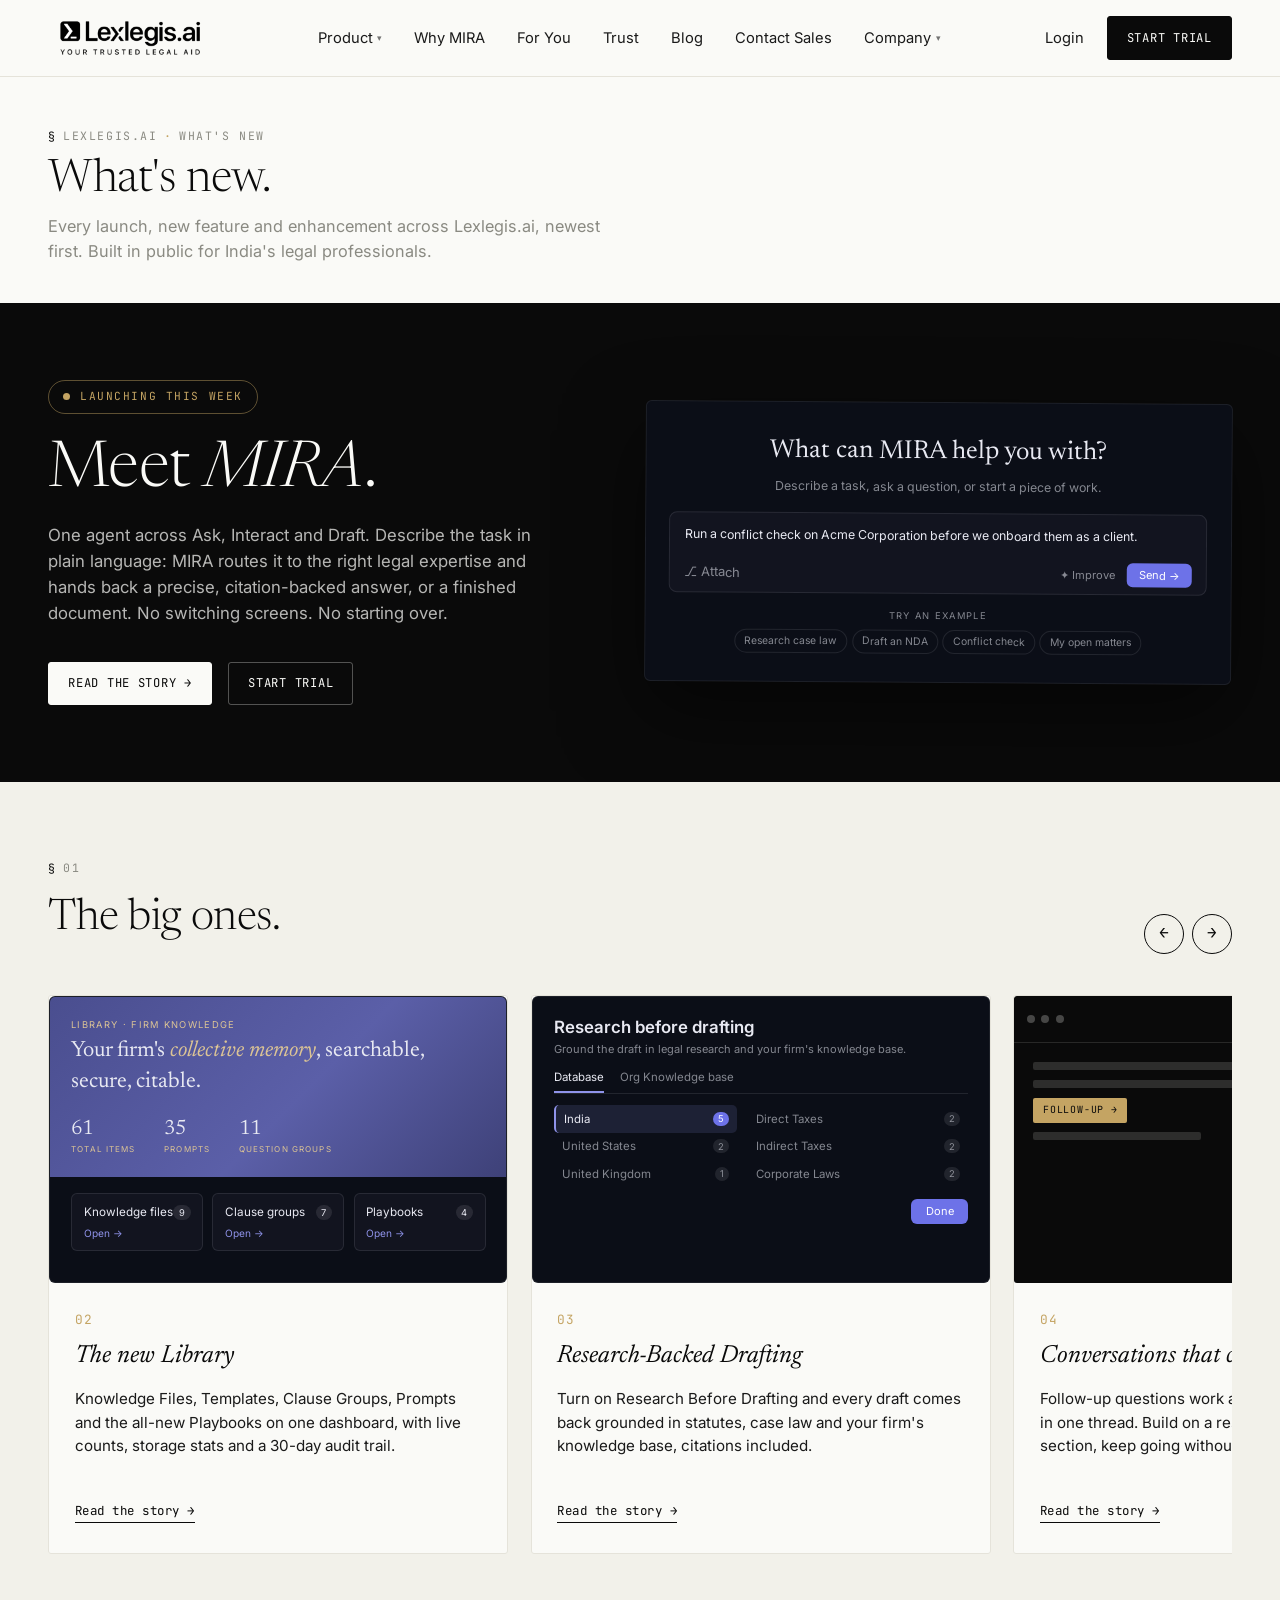
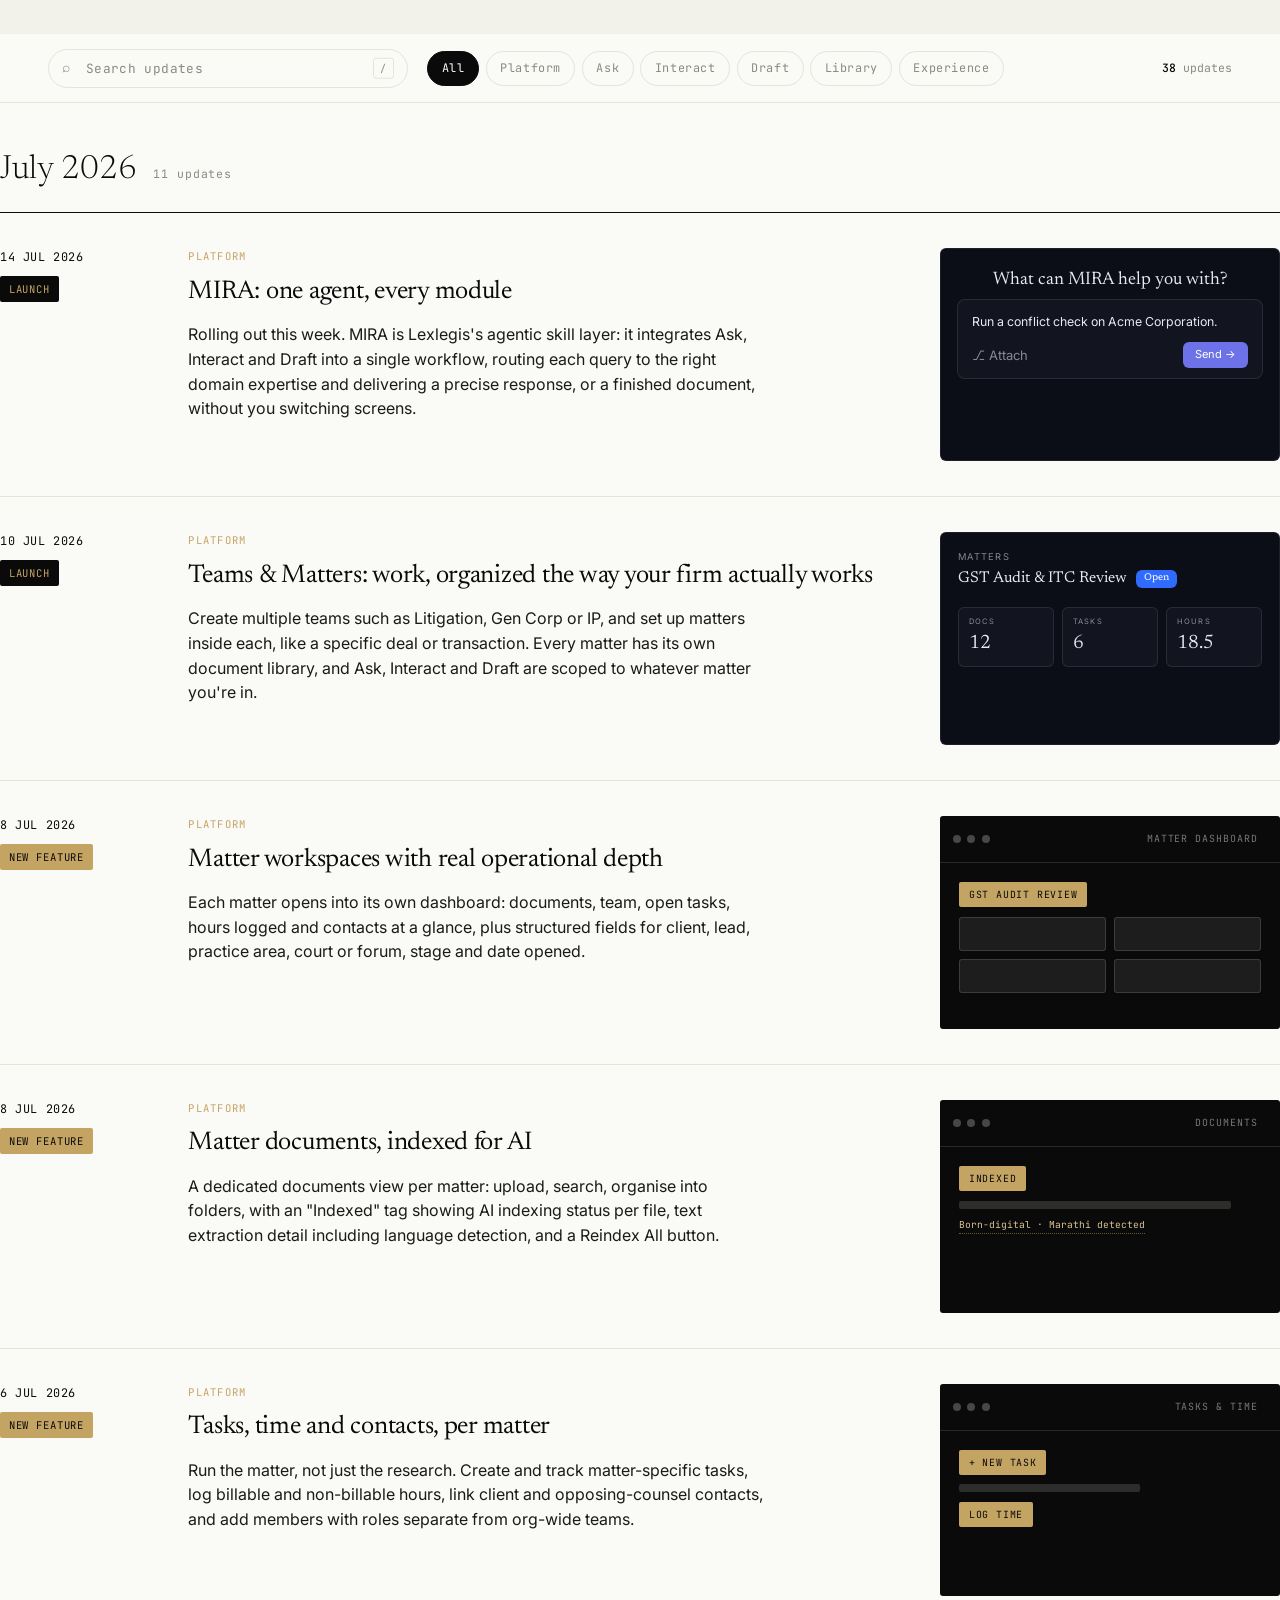
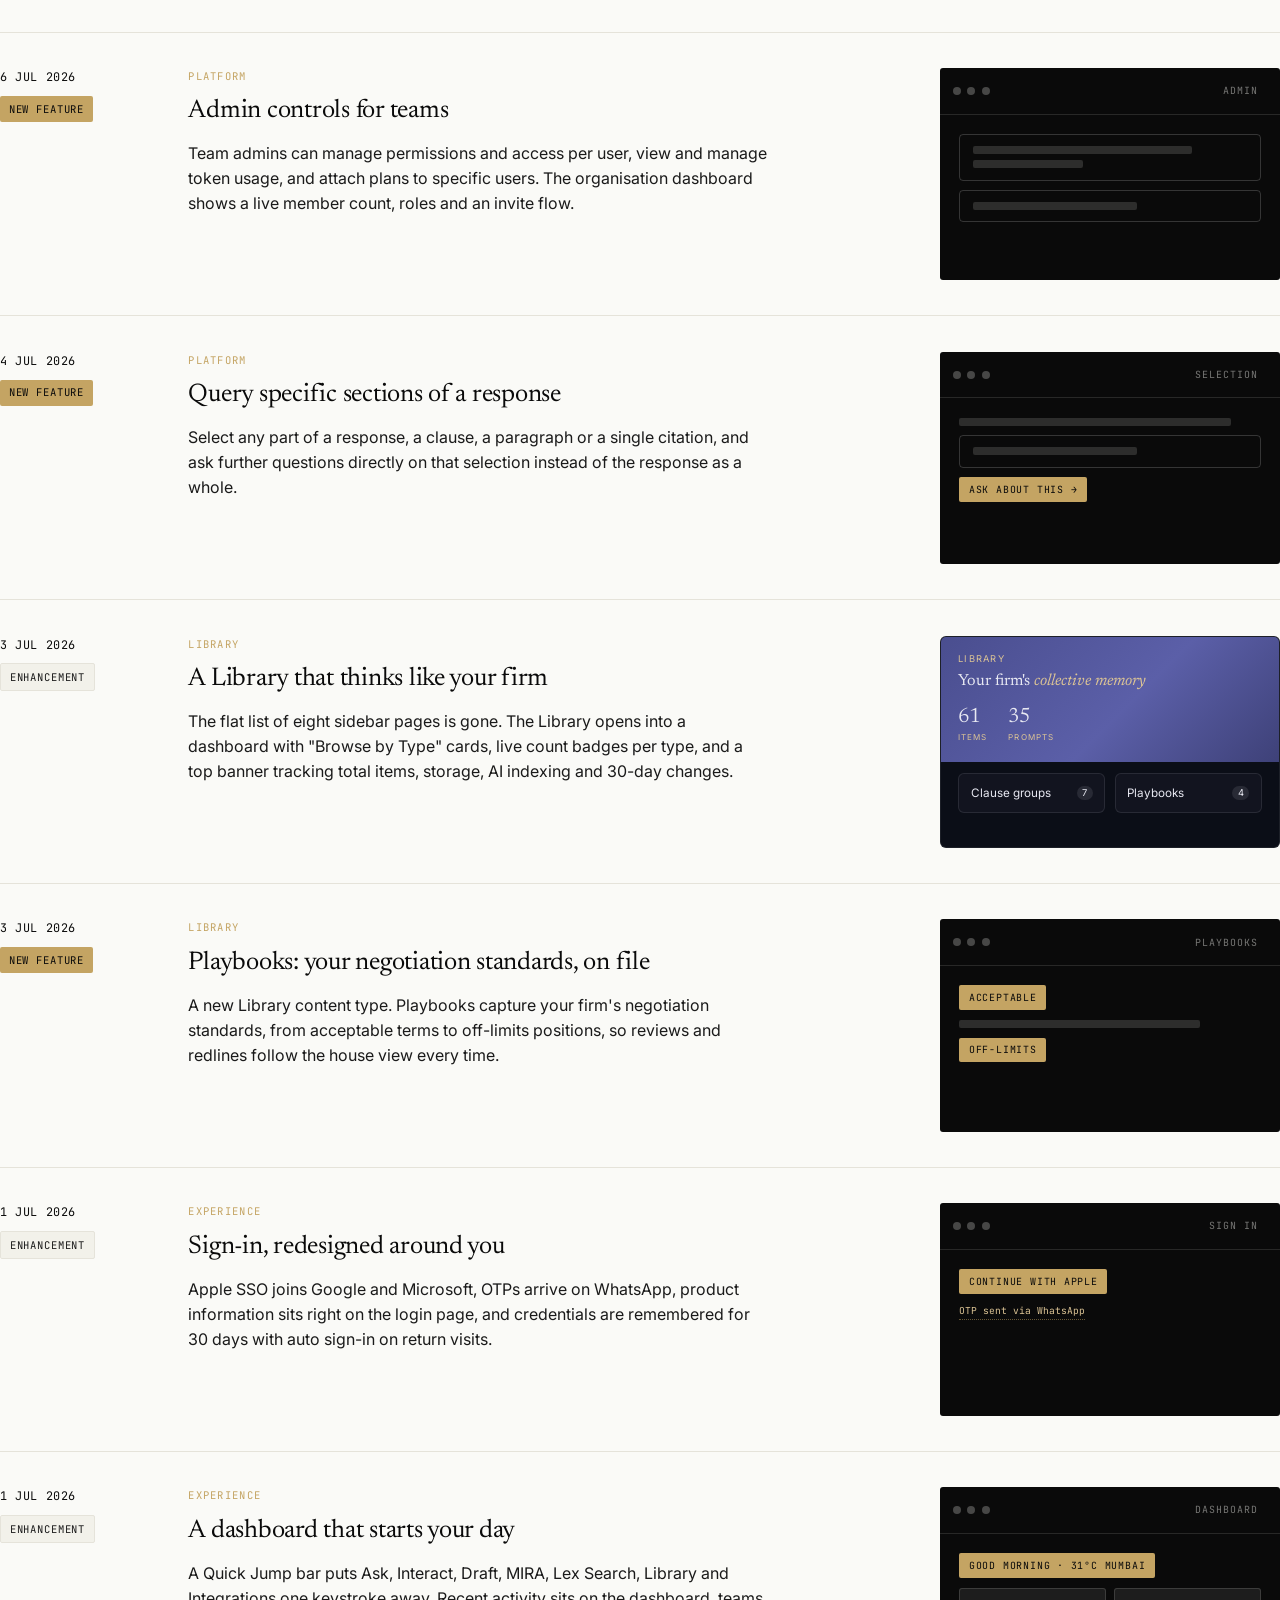
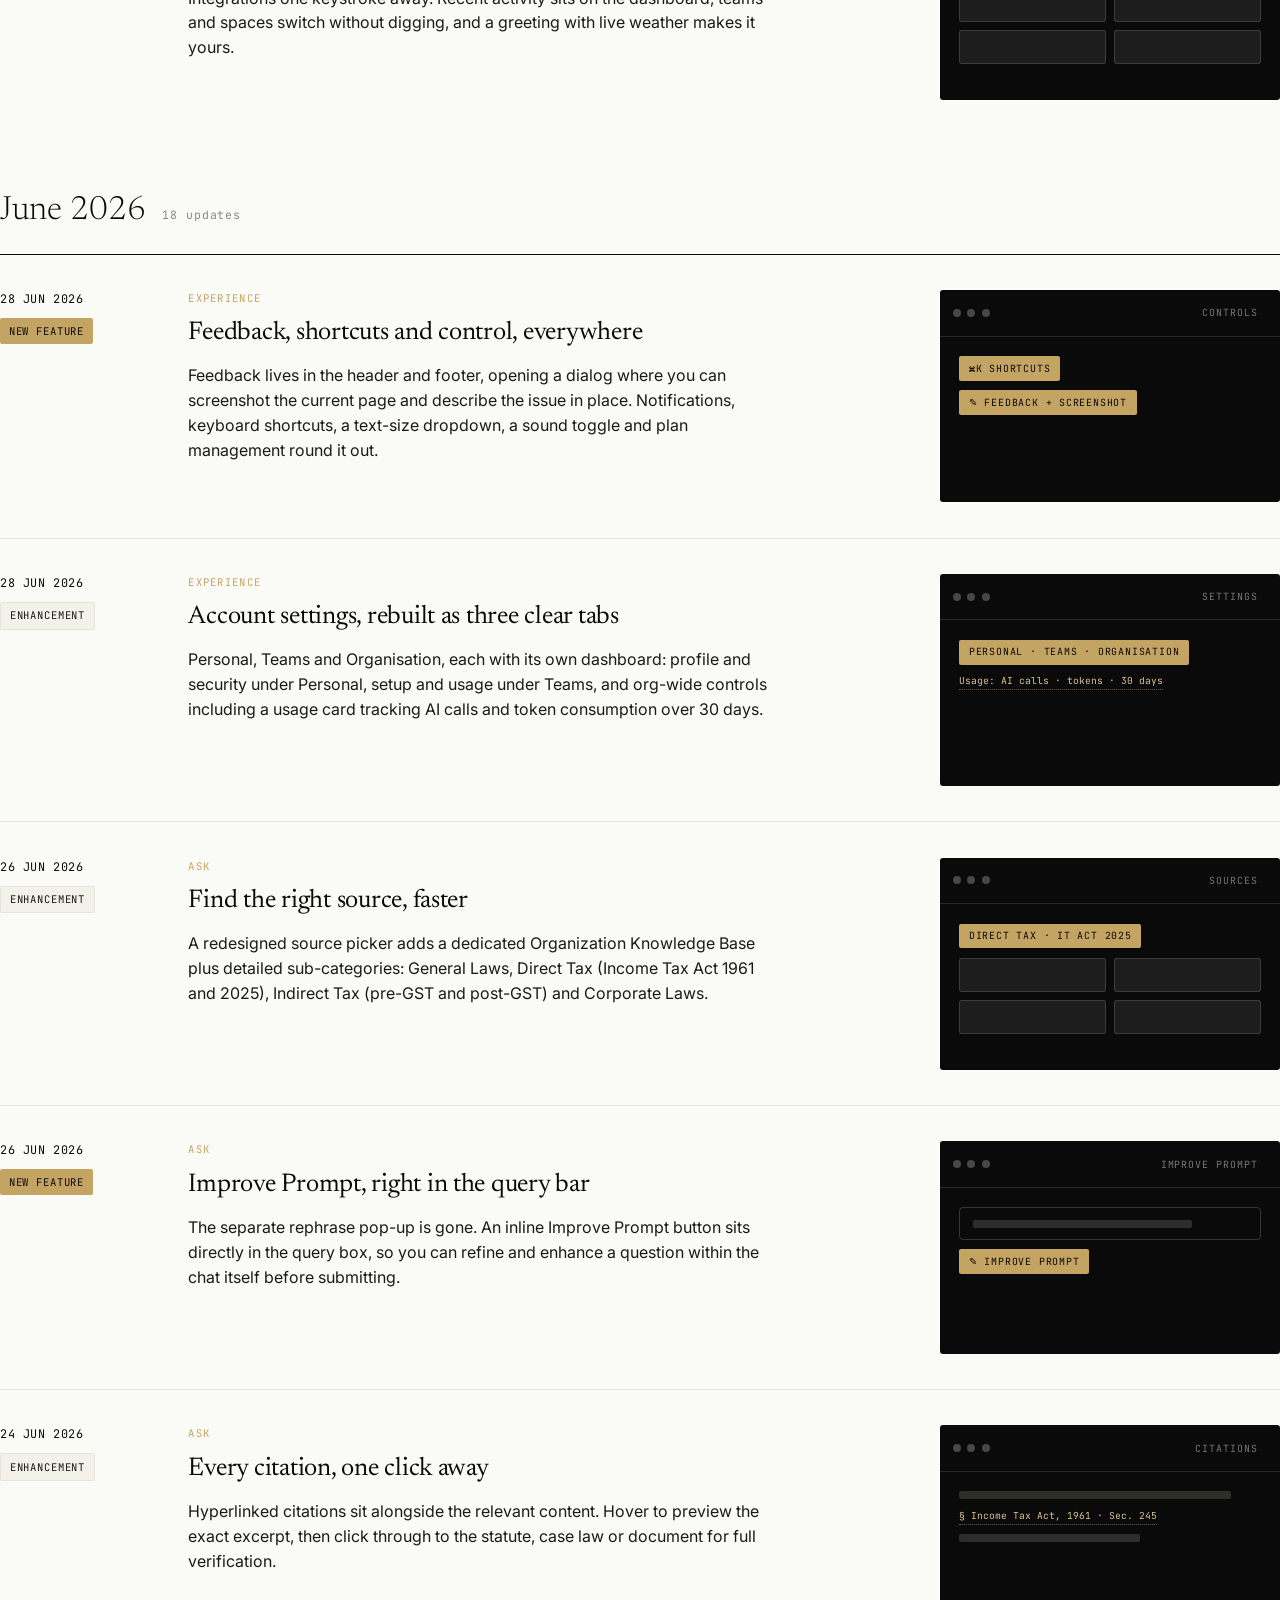
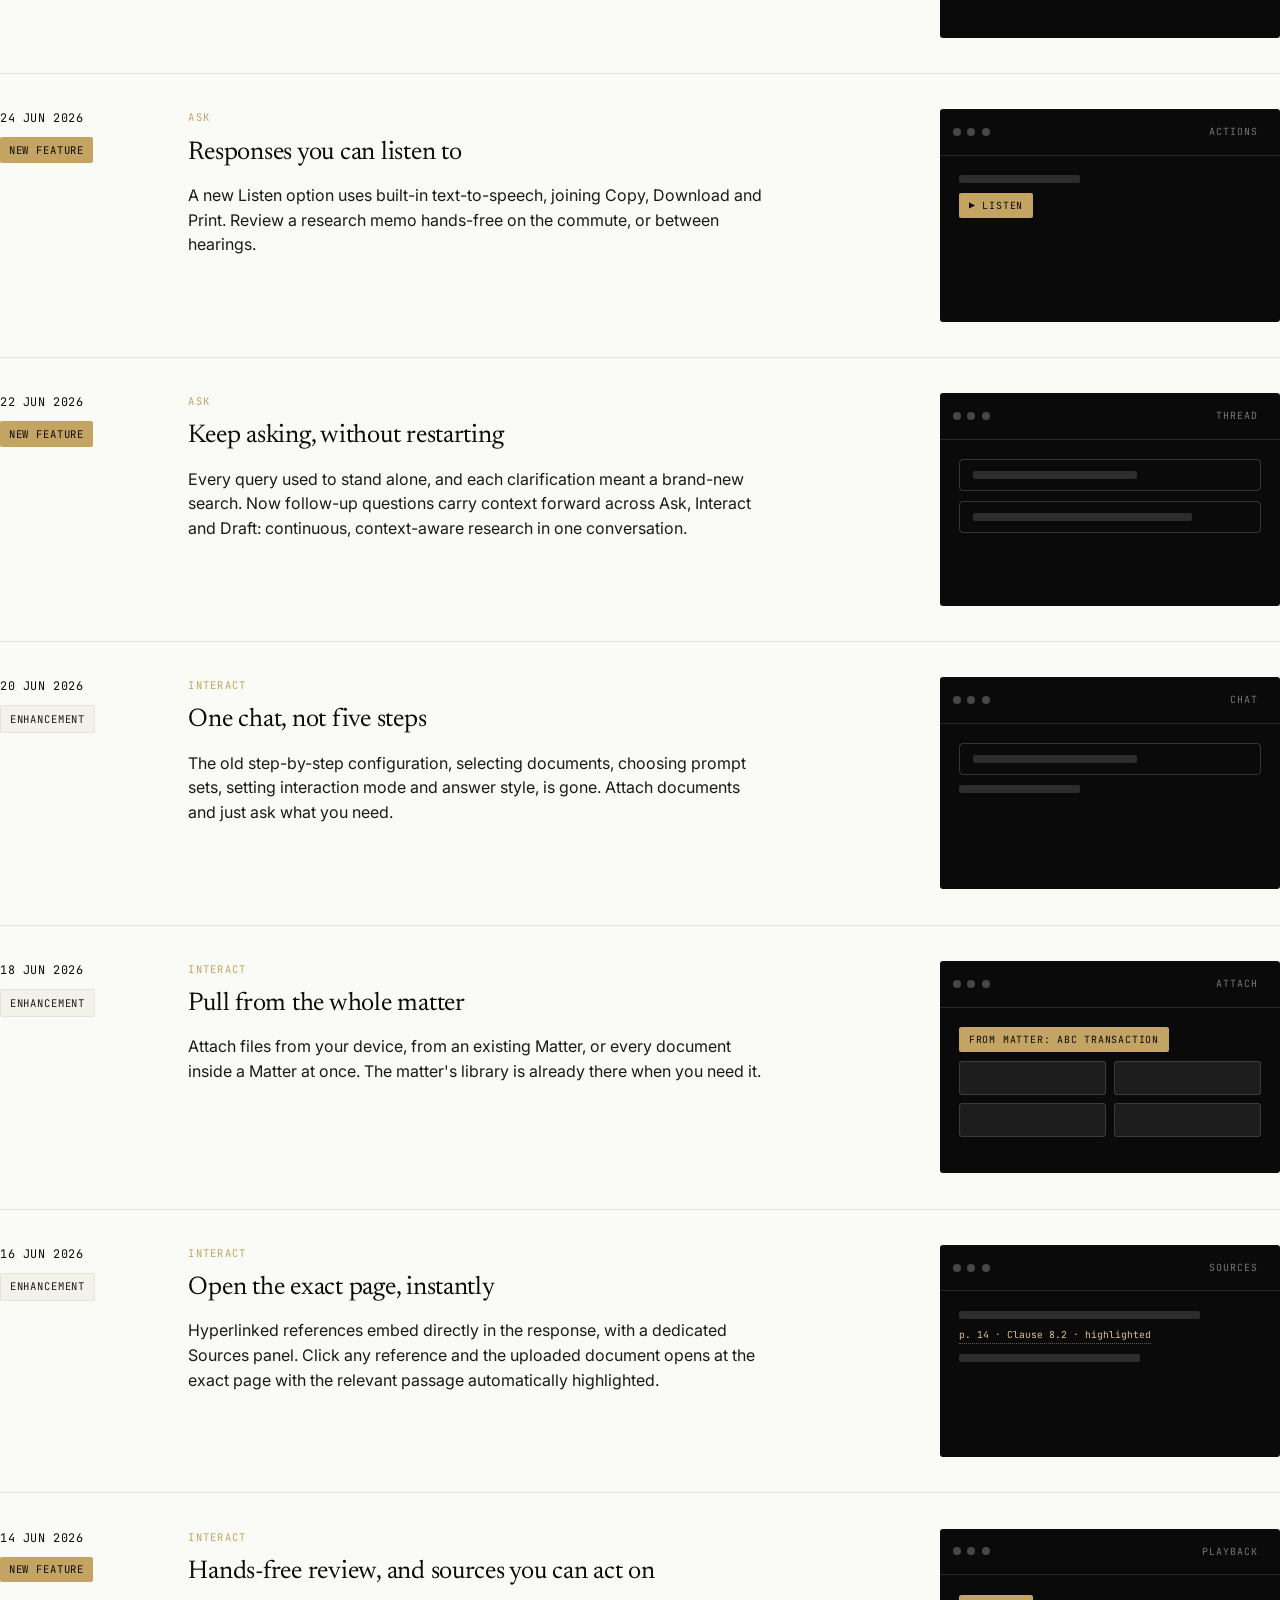
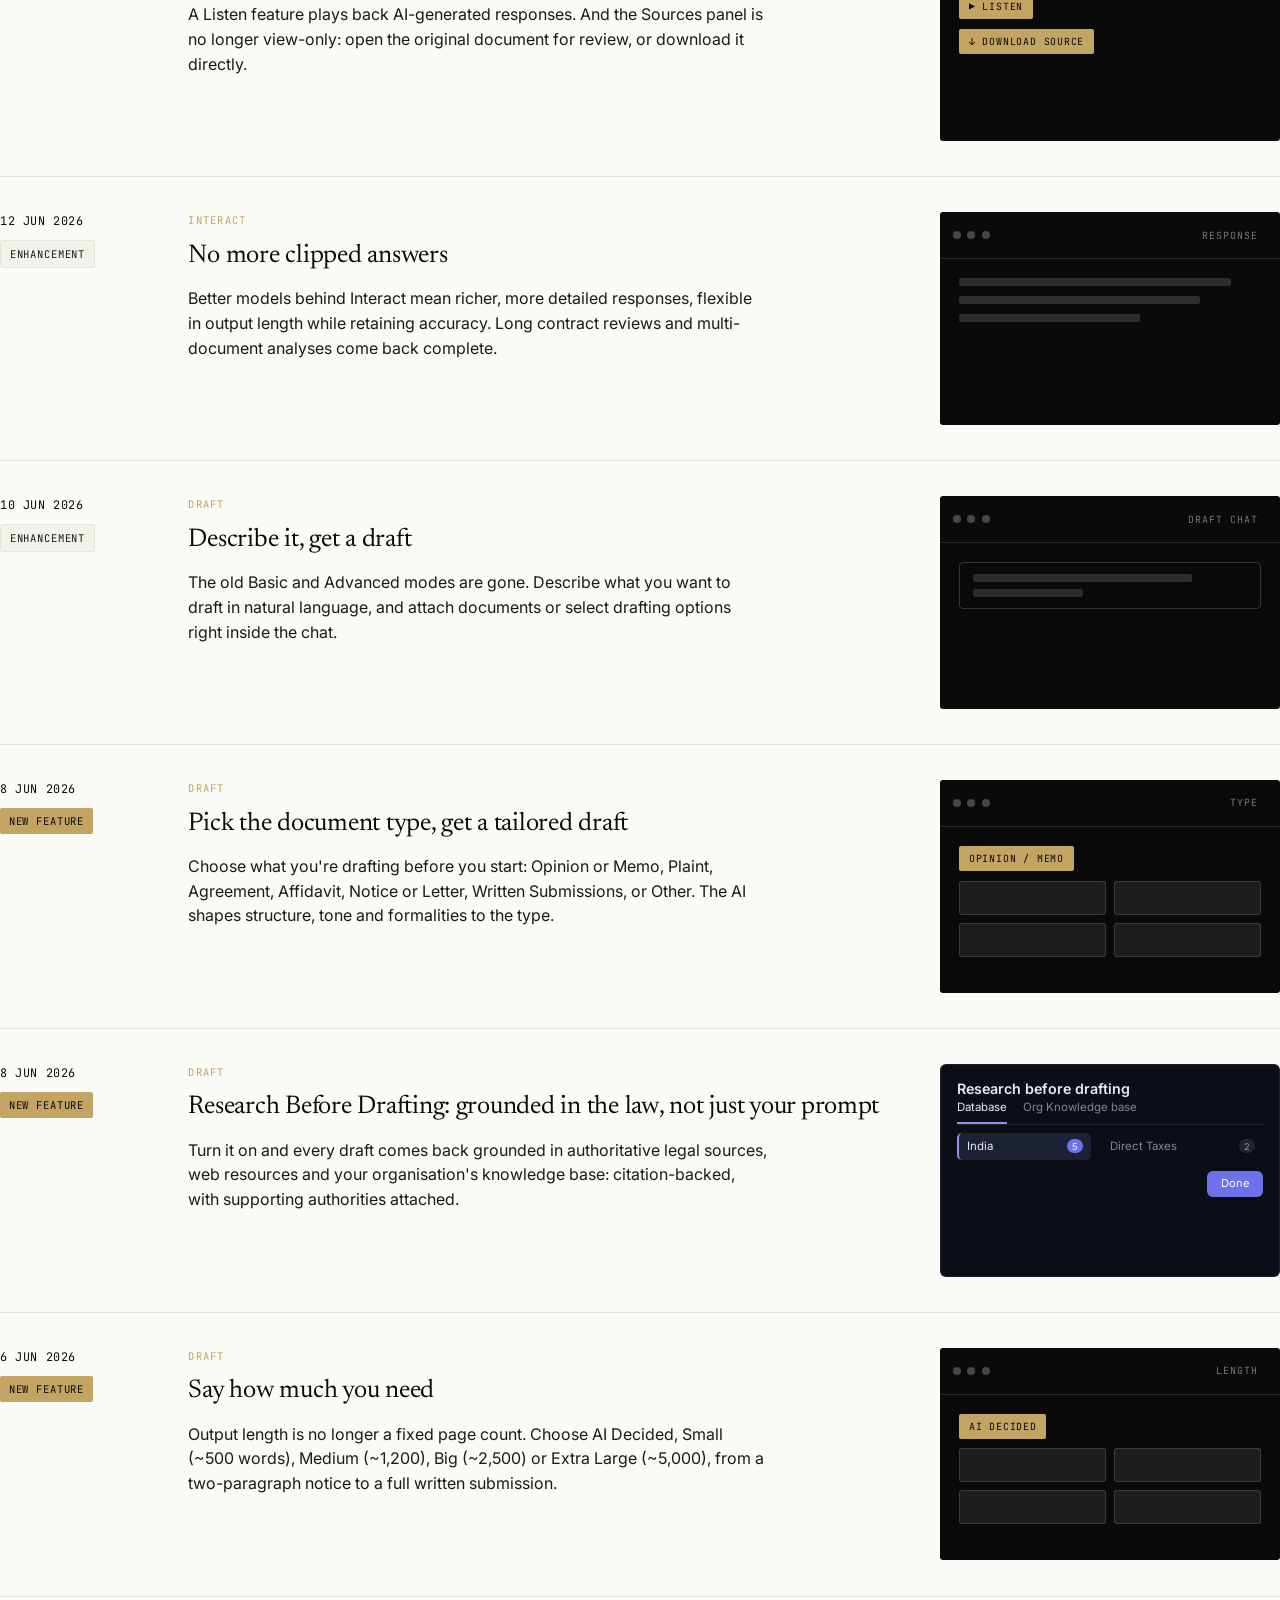
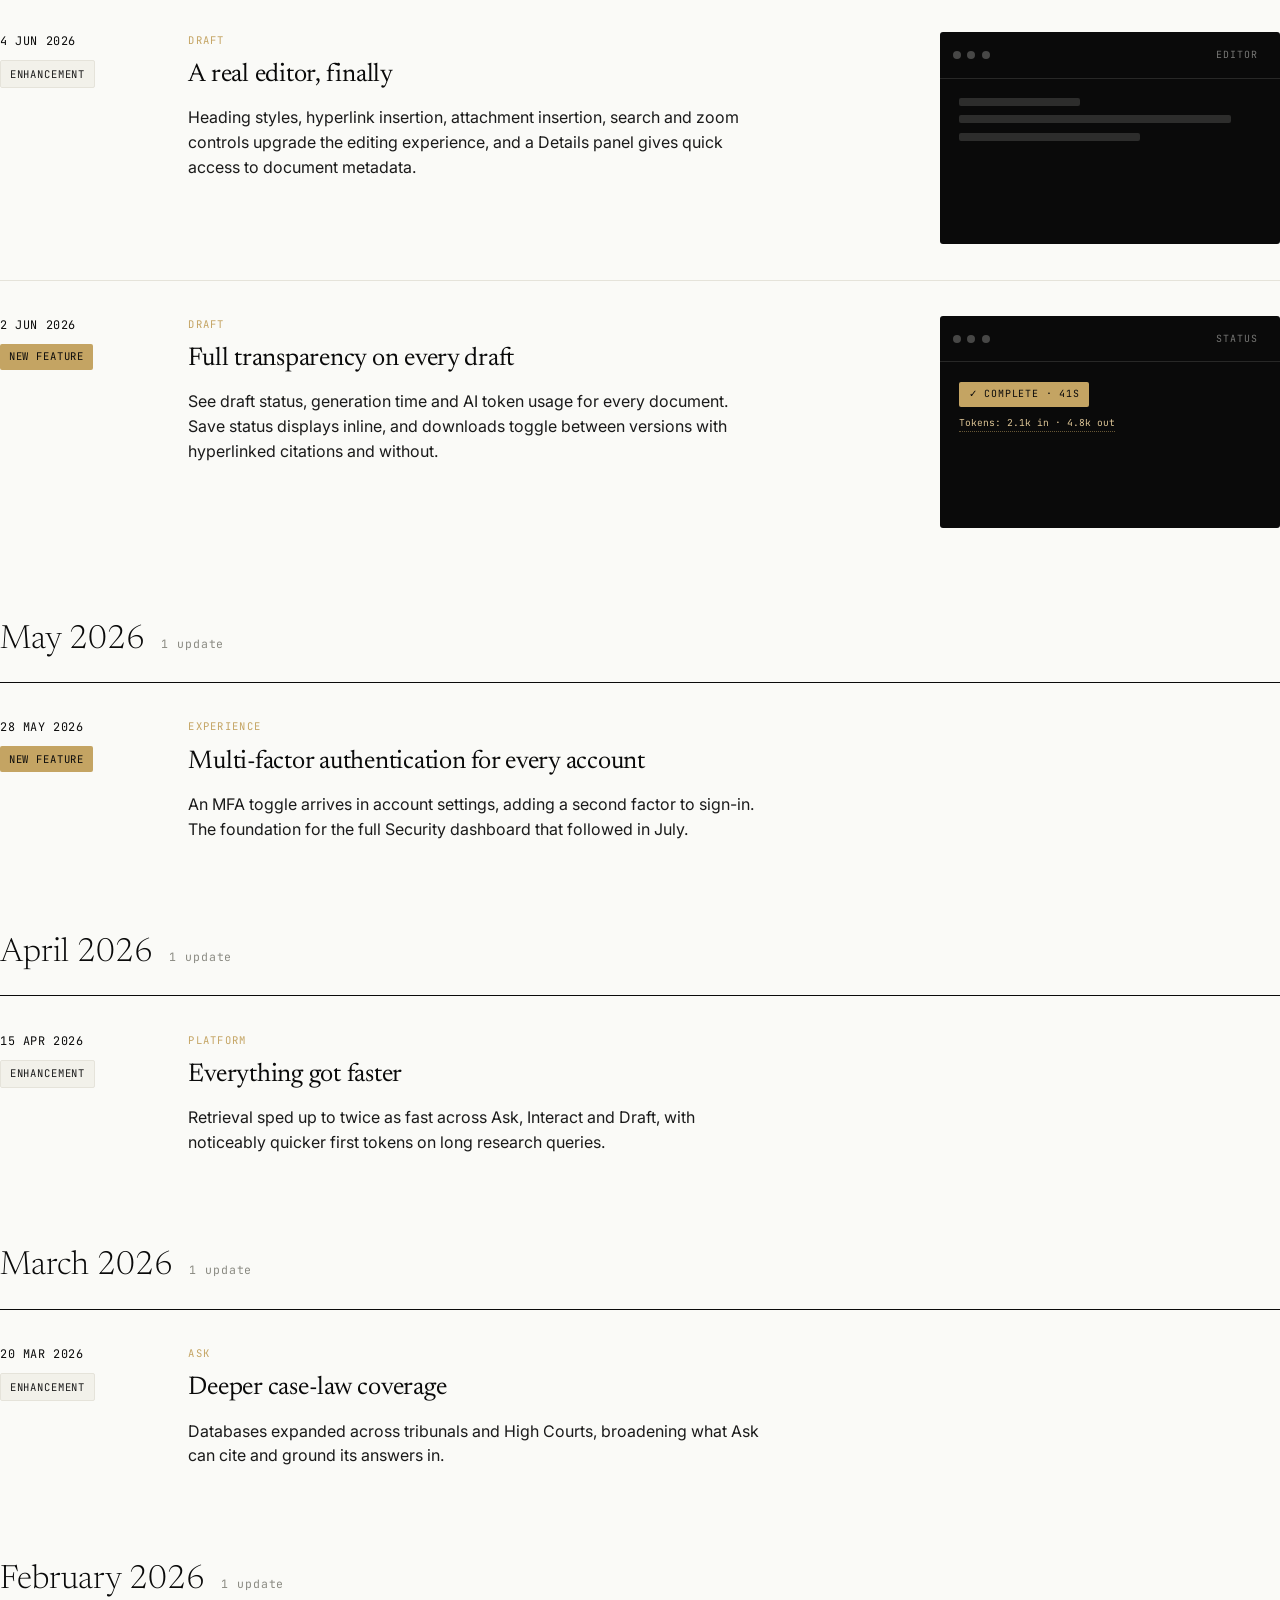
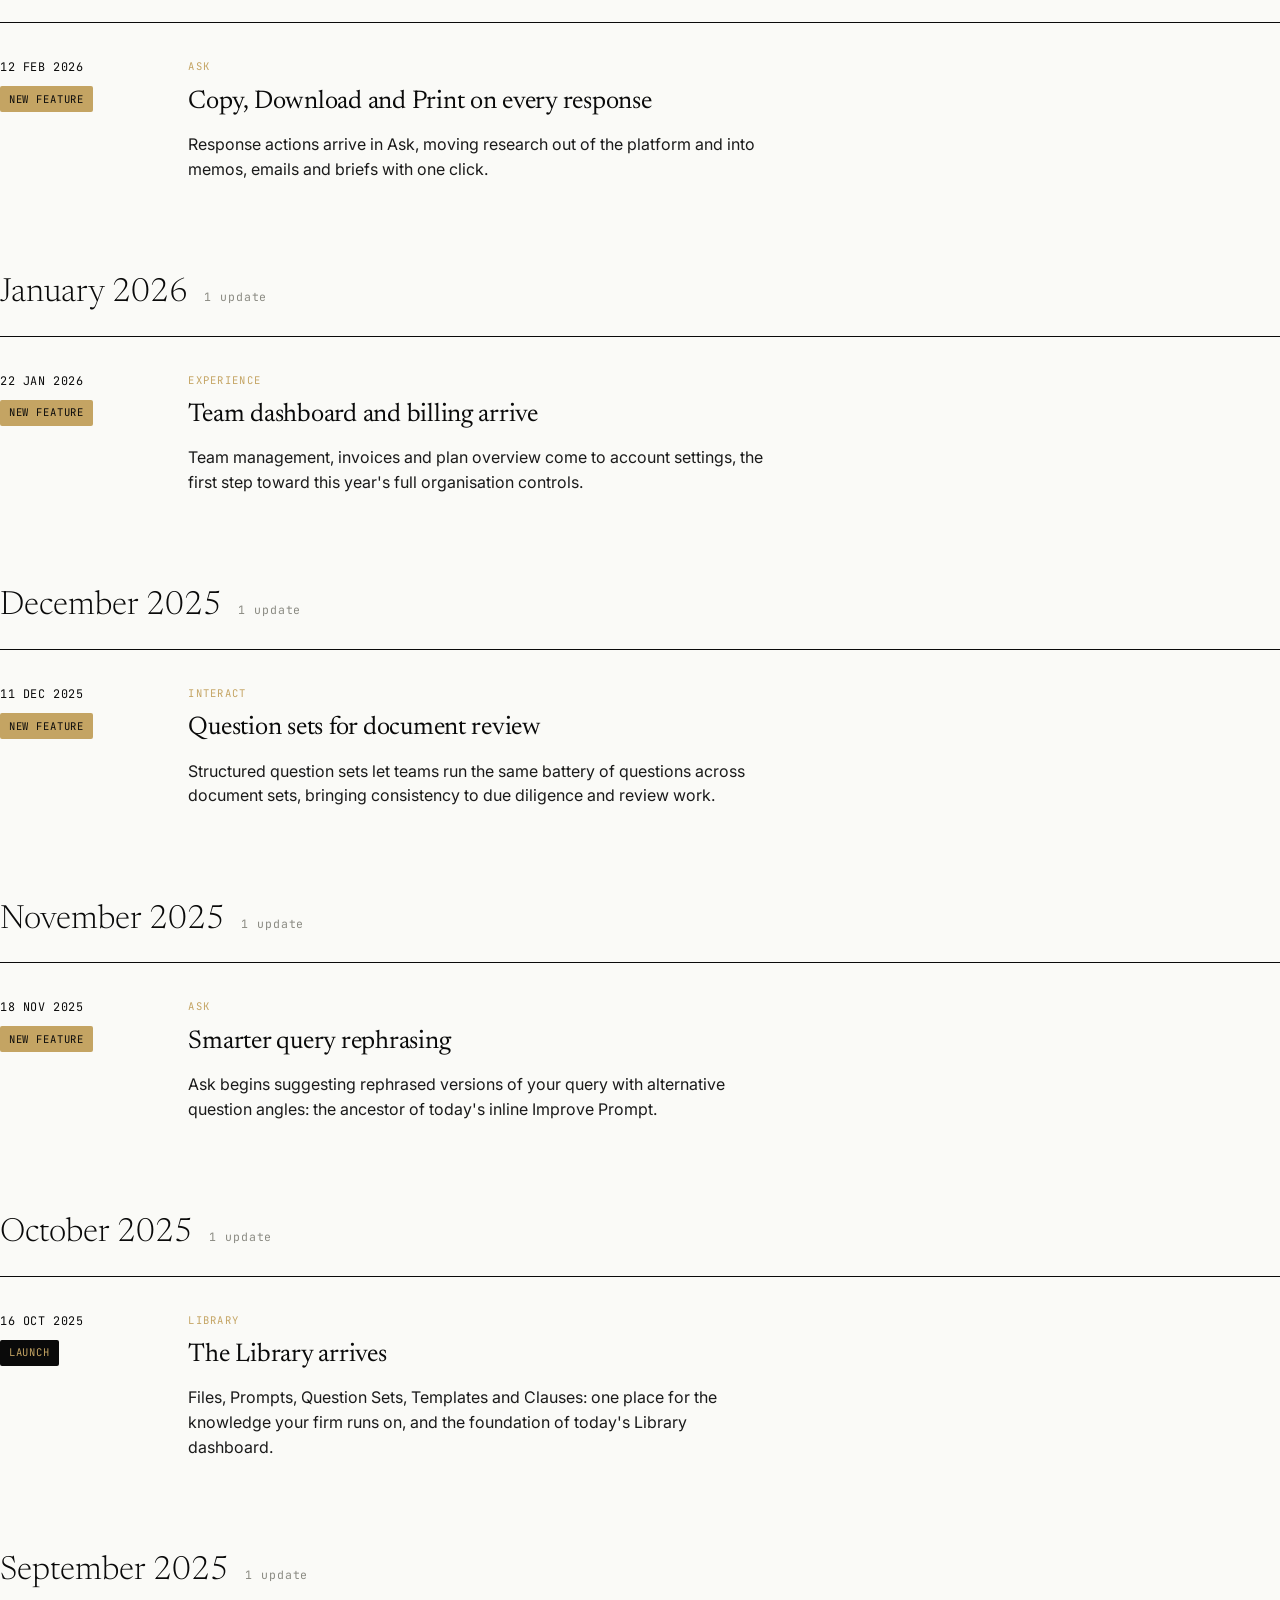
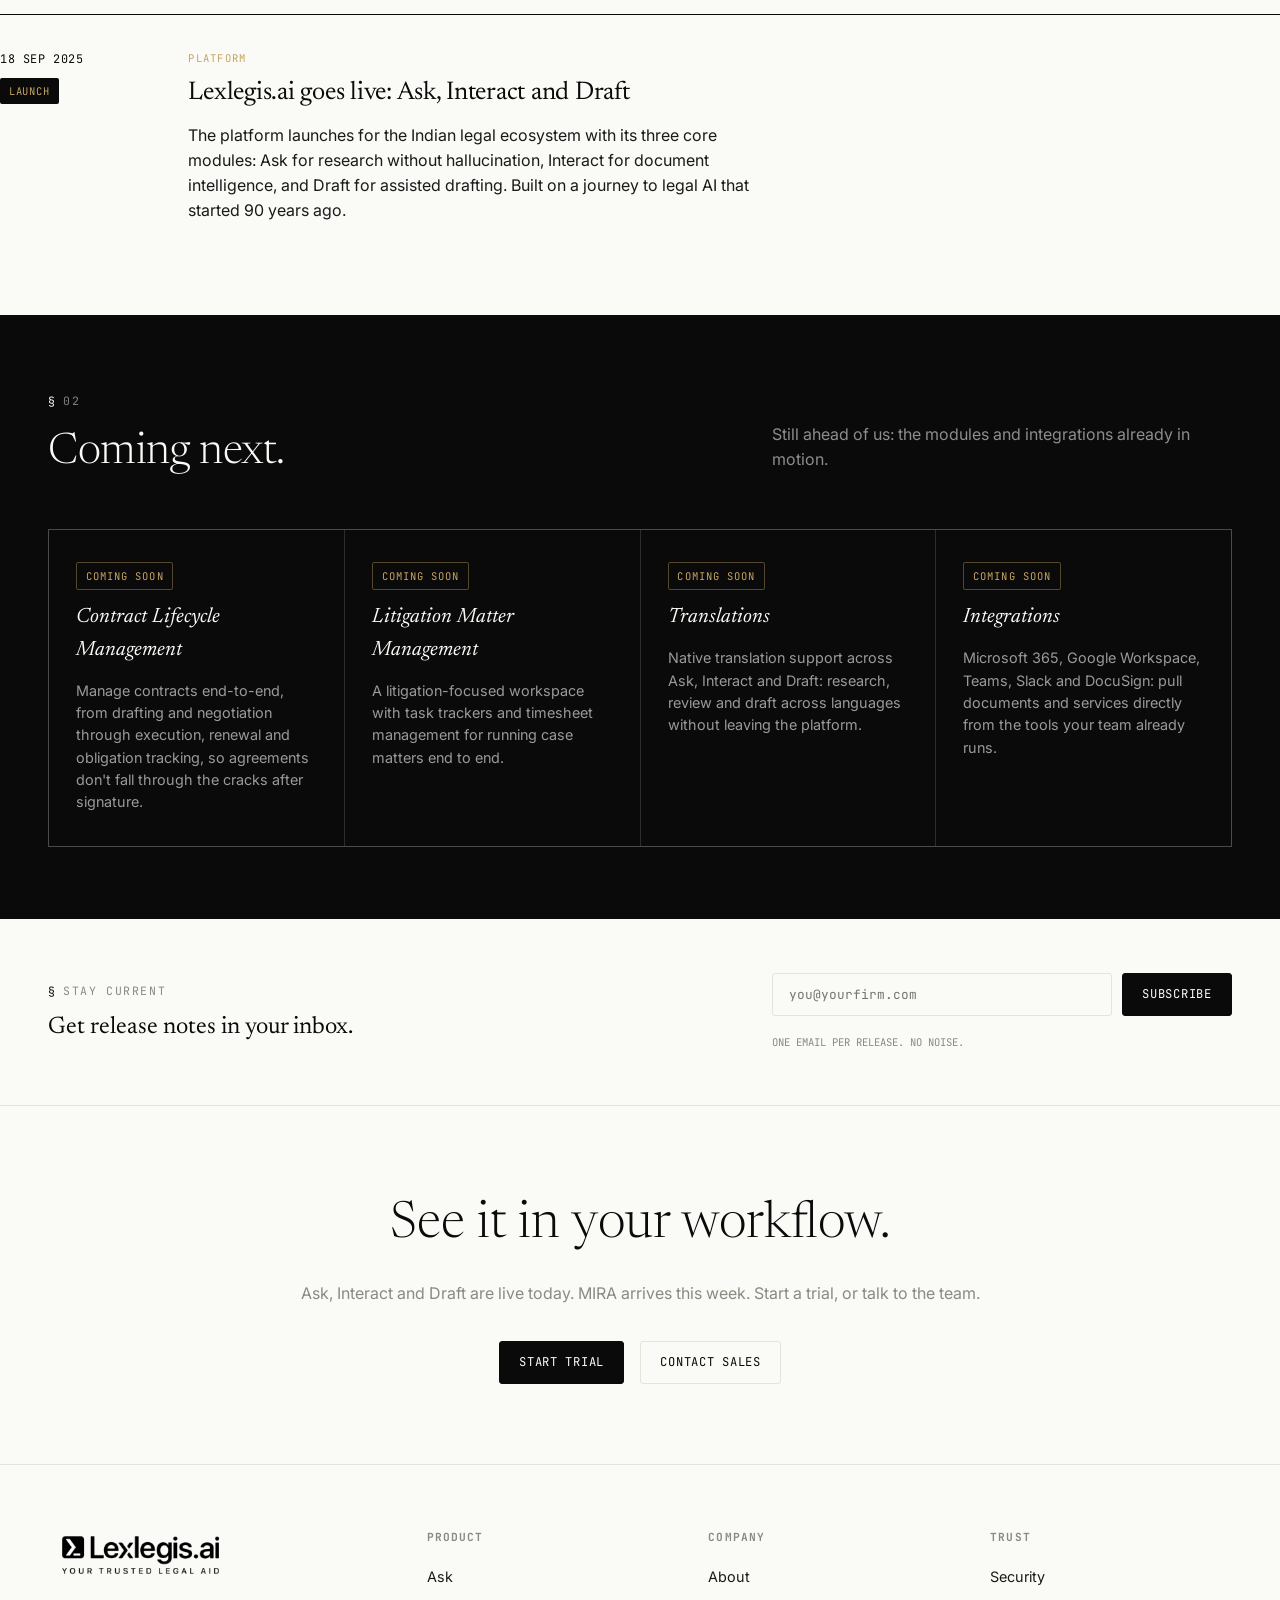
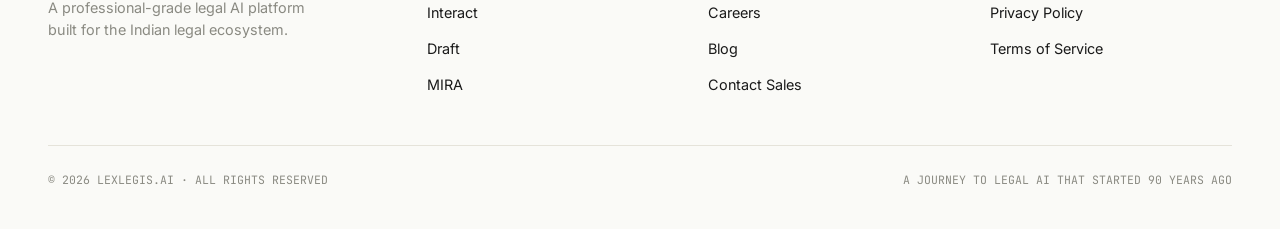
==== commit 79b7bfba: "enhance(experience): auto-advance the highlights carousel The big-ones rail now advances on a 4s tim" ====
--- a/index.html
+++ b/index.html
@@ -1211,10 +1211,36 @@
 </footer>
 
 <script>
-  // ---- highlight rail arrows ----
+  // ---- highlight rail: arrows + auto-advance + hover-to-scroll ----
   const rail = document.getElementById('rail');
-  document.getElementById('railPrev').addEventListener('click', () => rail.scrollBy({left: -480, behavior: 'smooth'}));
-  document.getElementById('railNext').addEventListener('click', () => rail.scrollBy({left: 480, behavior: 'smooth'}));
+  const railStep = () => Math.min(rail.clientWidth * 0.9, 480);
+  document.getElementById('railPrev').addEventListener('click', () => rail.scrollBy({left: -railStep(), behavior: 'smooth'}));
+  document.getElementById('railNext').addEventListener('click', () => rail.scrollBy({left: railStep(), behavior: 'smooth'}));
+
+  const railReduceMotion = window.matchMedia('(prefers-reduced-motion: reduce)').matches;
+  let railTimer = null;
+  function railAdvance() {
+    const maxScroll = rail.scrollWidth - rail.clientWidth;
+    if (rail.scrollLeft >= maxScroll - 4) {
+      rail.scrollTo({left: 0, behavior: 'smooth'});      // loop back to the start
+    } else {
+      rail.scrollBy({left: railStep(), behavior: 'smooth'});
+    }
+  }
+  function startRail() { if (!railReduceMotion && !railTimer) railTimer = setInterval(railAdvance, 4000); }
+  function stopRail() { clearInterval(railTimer); railTimer = null; }
+
+  // pause while the reader is interacting; resume when they leave
+  ['mouseenter', 'focusin', 'touchstart'].forEach(ev => rail.addEventListener(ev, stopRail, {passive: true}));
+  ['mouseleave', 'focusout'].forEach(ev => rail.addEventListener(ev, startRail));
+  document.addEventListener('visibilitychange', () => { document.hidden ? stopRail() : startRail(); });
+
+  // while hovering, a vertical wheel scrolls the rail horizontally
+  rail.addEventListener('wheel', (e) => {
+    if (Math.abs(e.deltaY) > Math.abs(e.deltaX)) { rail.scrollLeft += e.deltaY; e.preventDefault(); }
+  }, {passive: false});
+
+  startRail();
 
   // ---- story dialogs ----
   const storyDialog = document.getElementById('storyDialog');
--- a/styles.css
+++ b/styles.css
@@ -497,7 +497,8 @@
   display: flex;
   gap: 1.4rem;
   overflow-x: auto;
-  scroll-snap-type: x mandatory;
+  scroll-snap-type: x proximity;
+  overscroll-behavior-x: contain;
   padding-bottom: 0.5rem;
   scrollbar-width: none;
 }
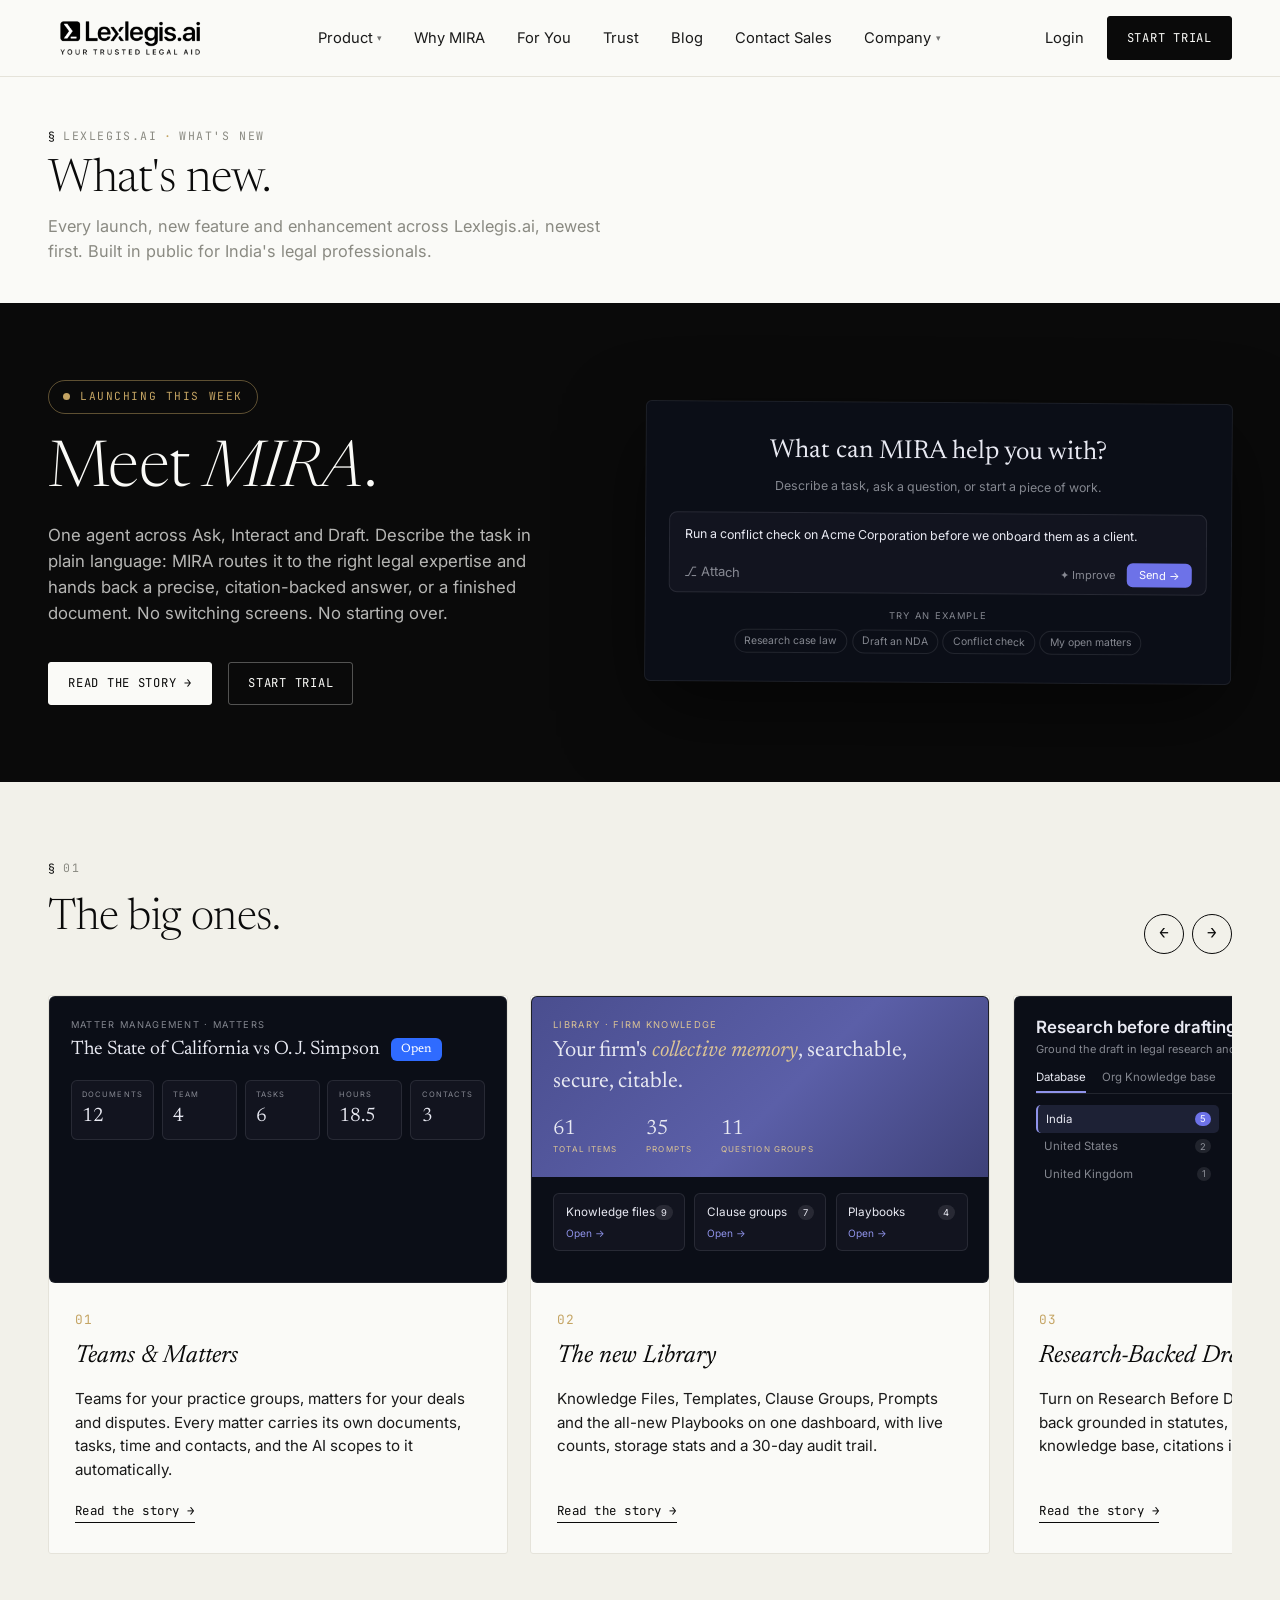
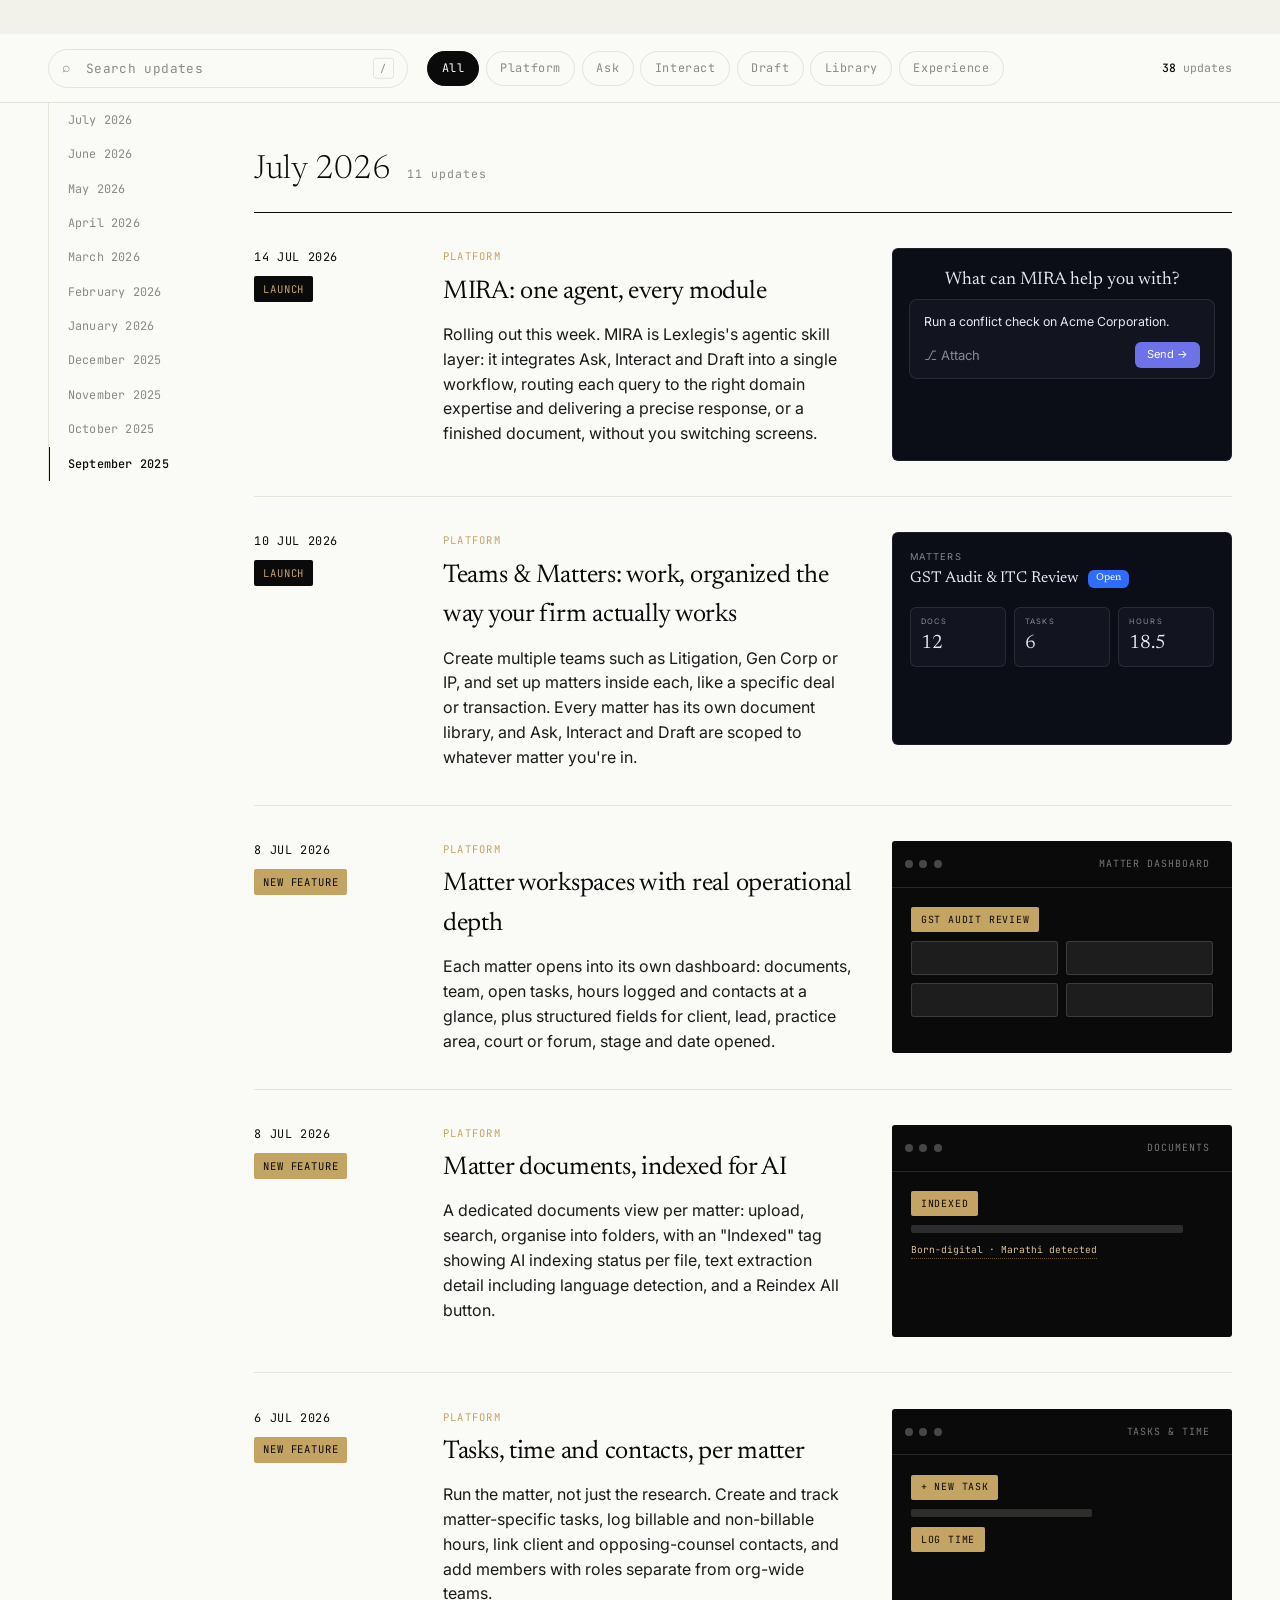
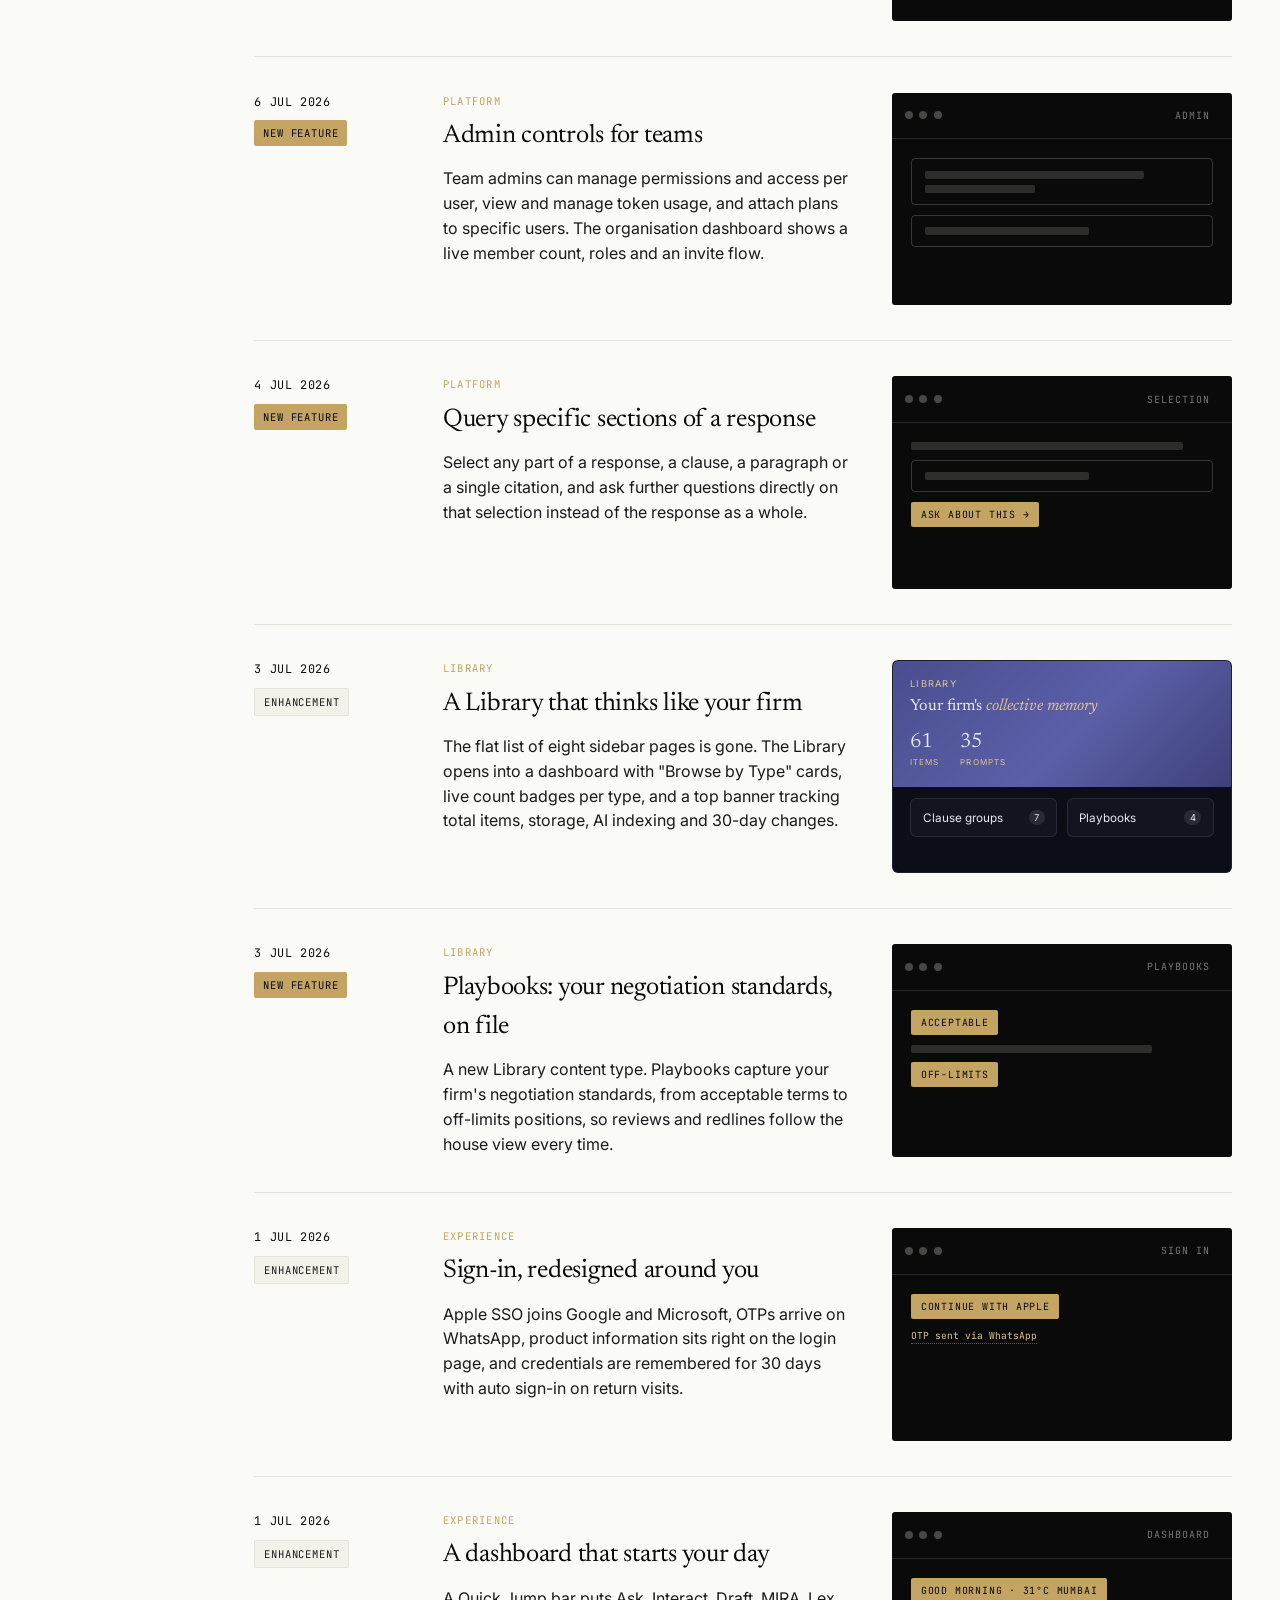
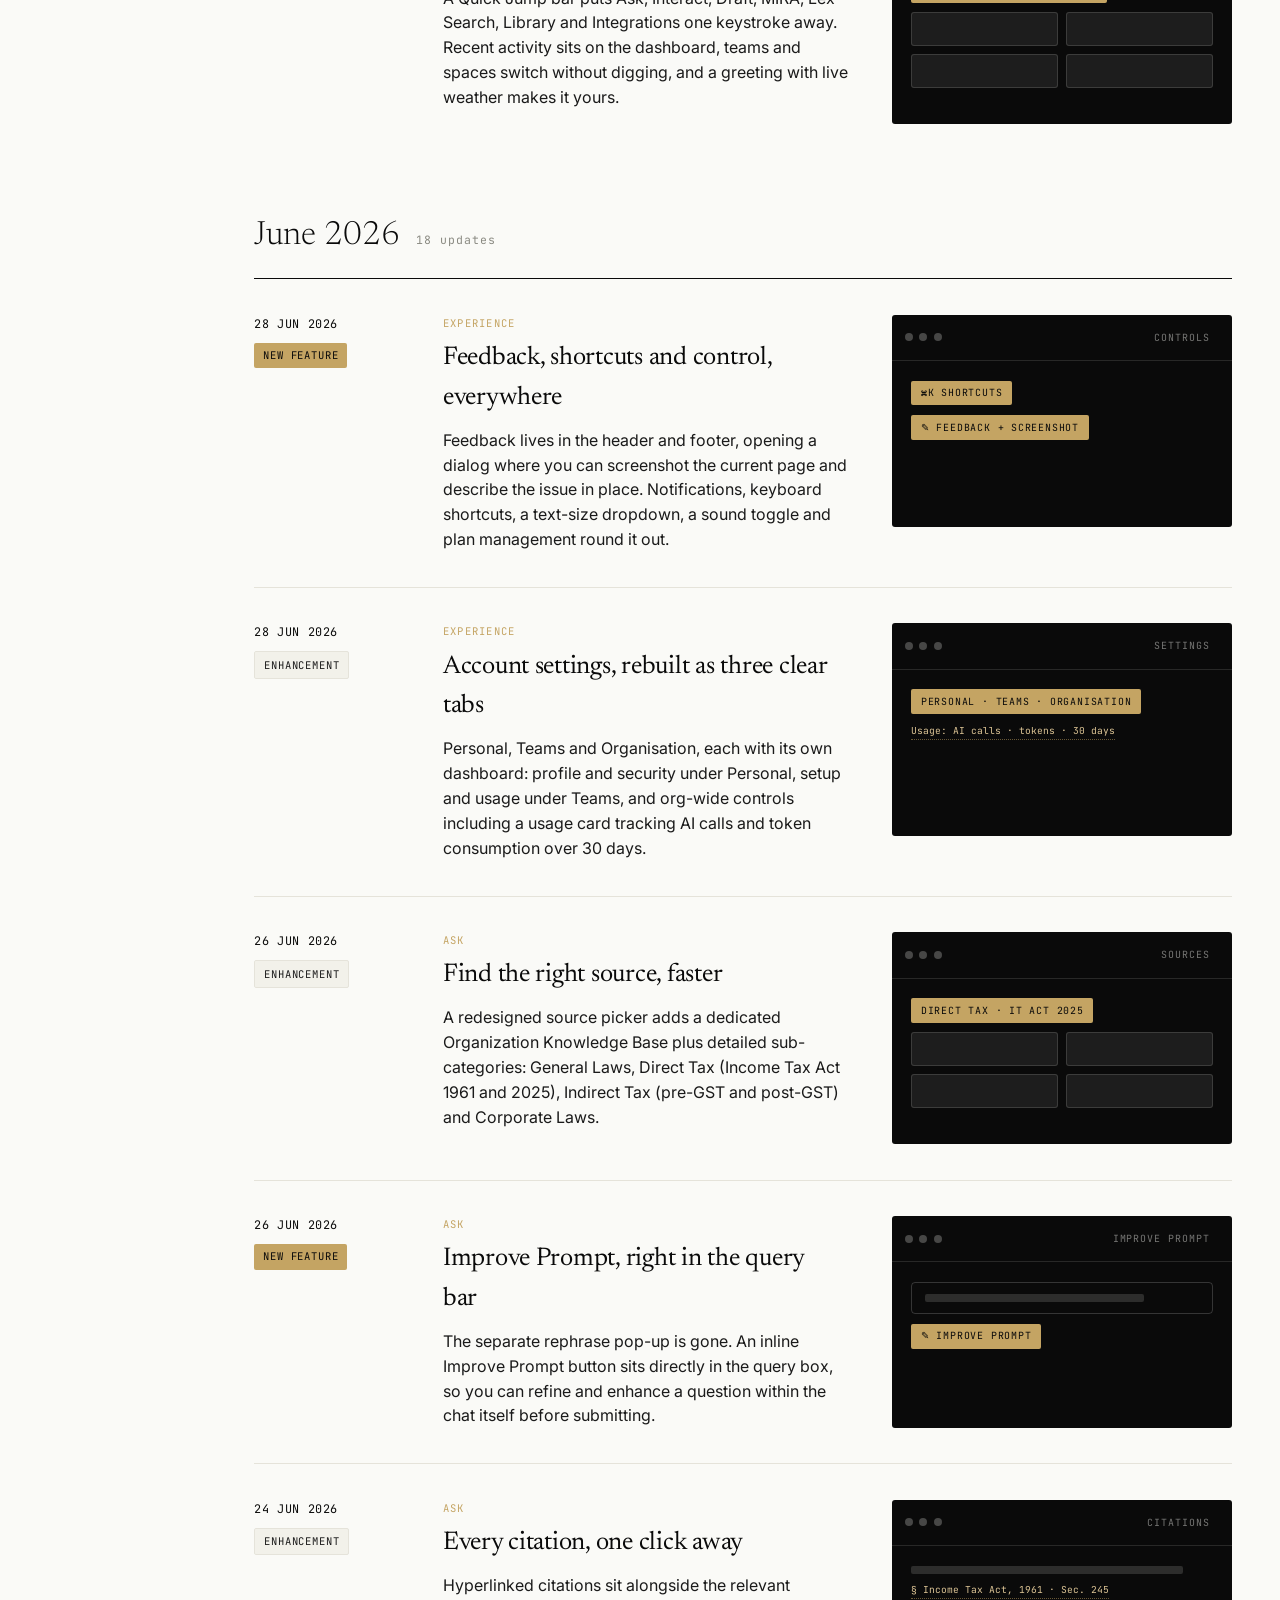
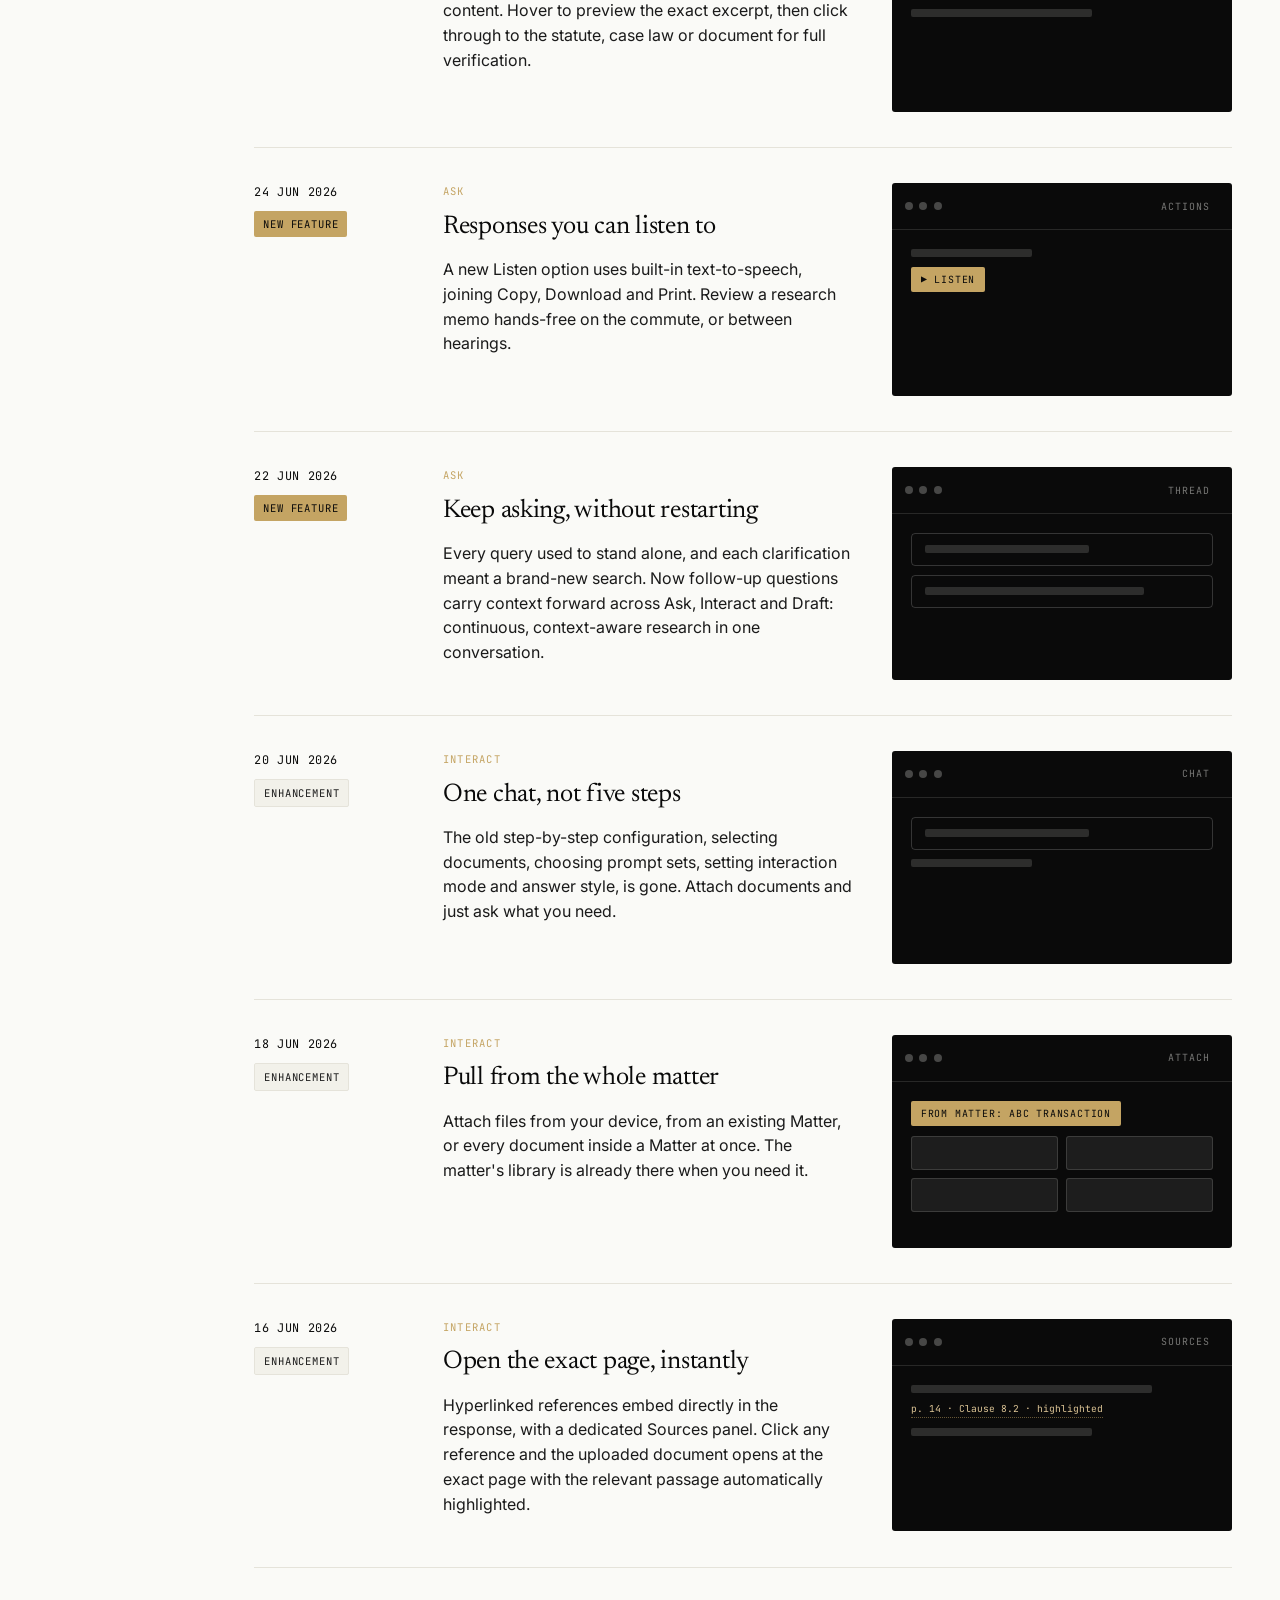
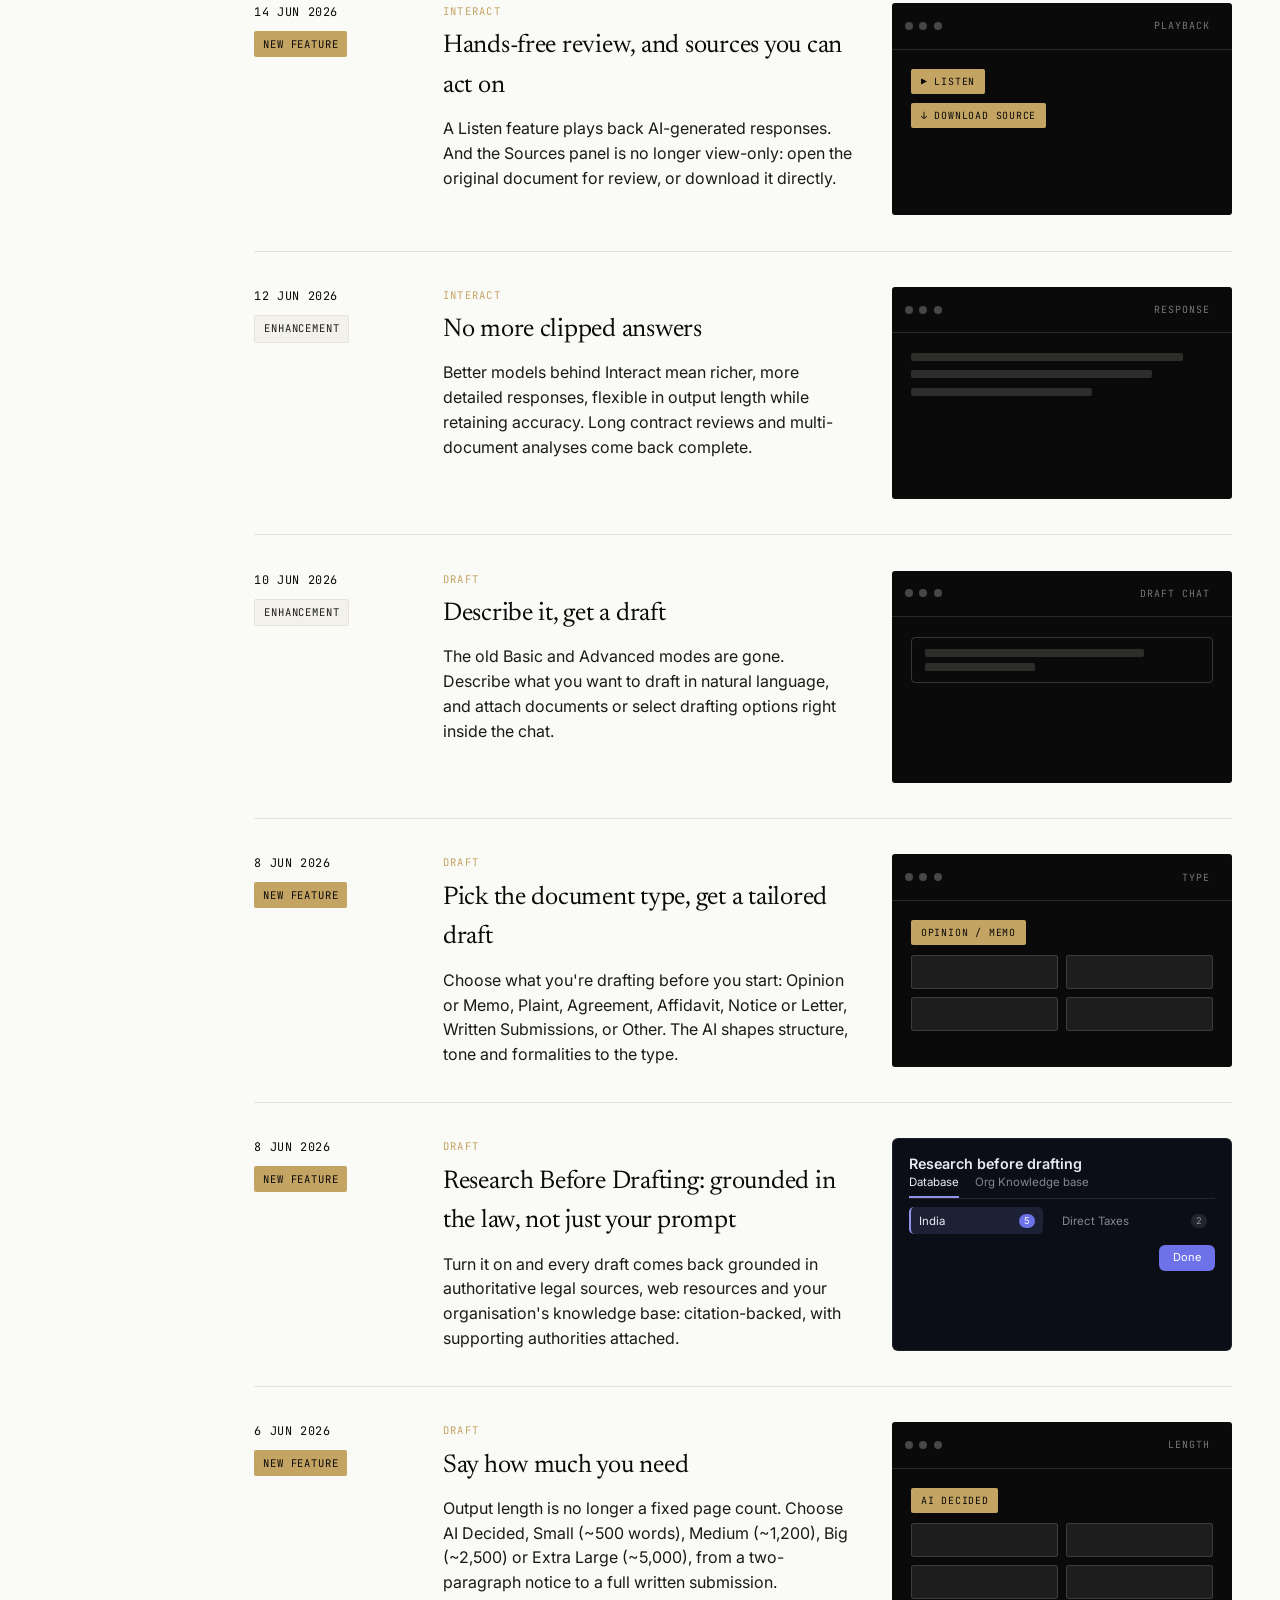
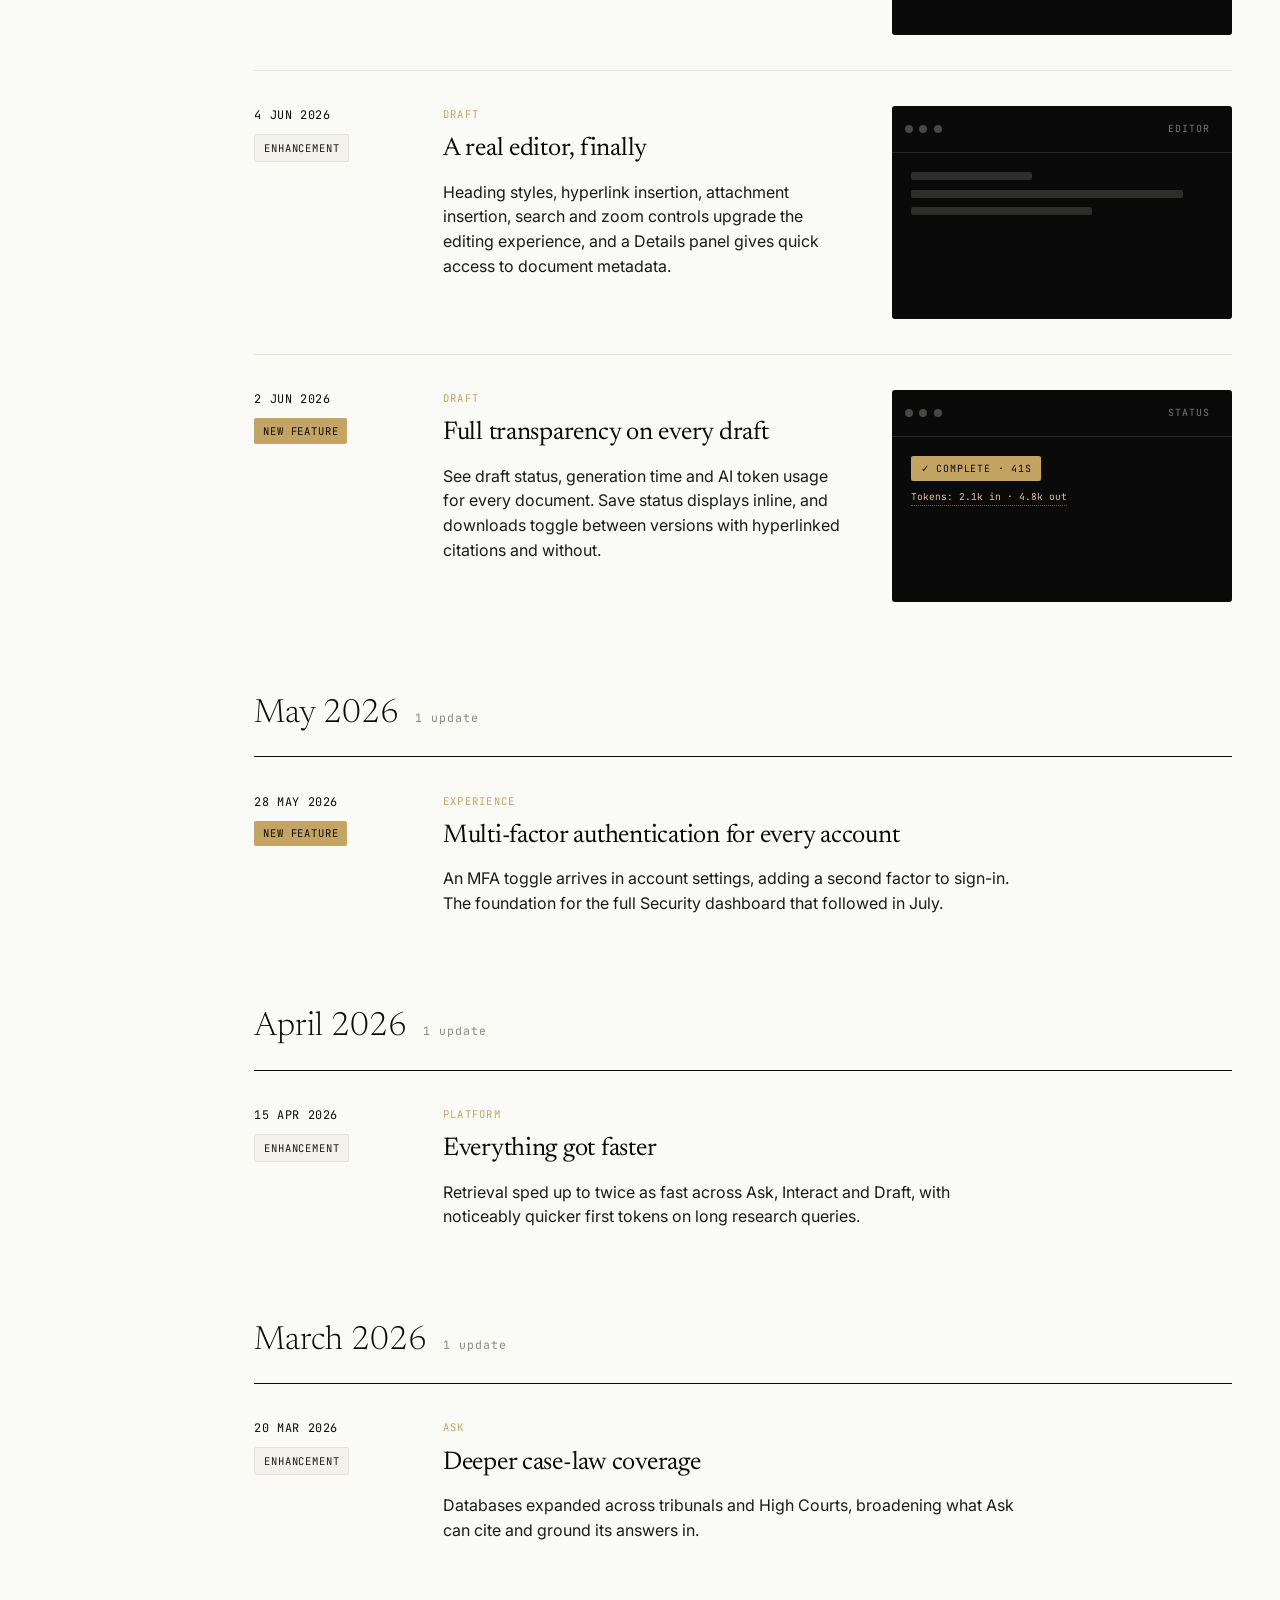
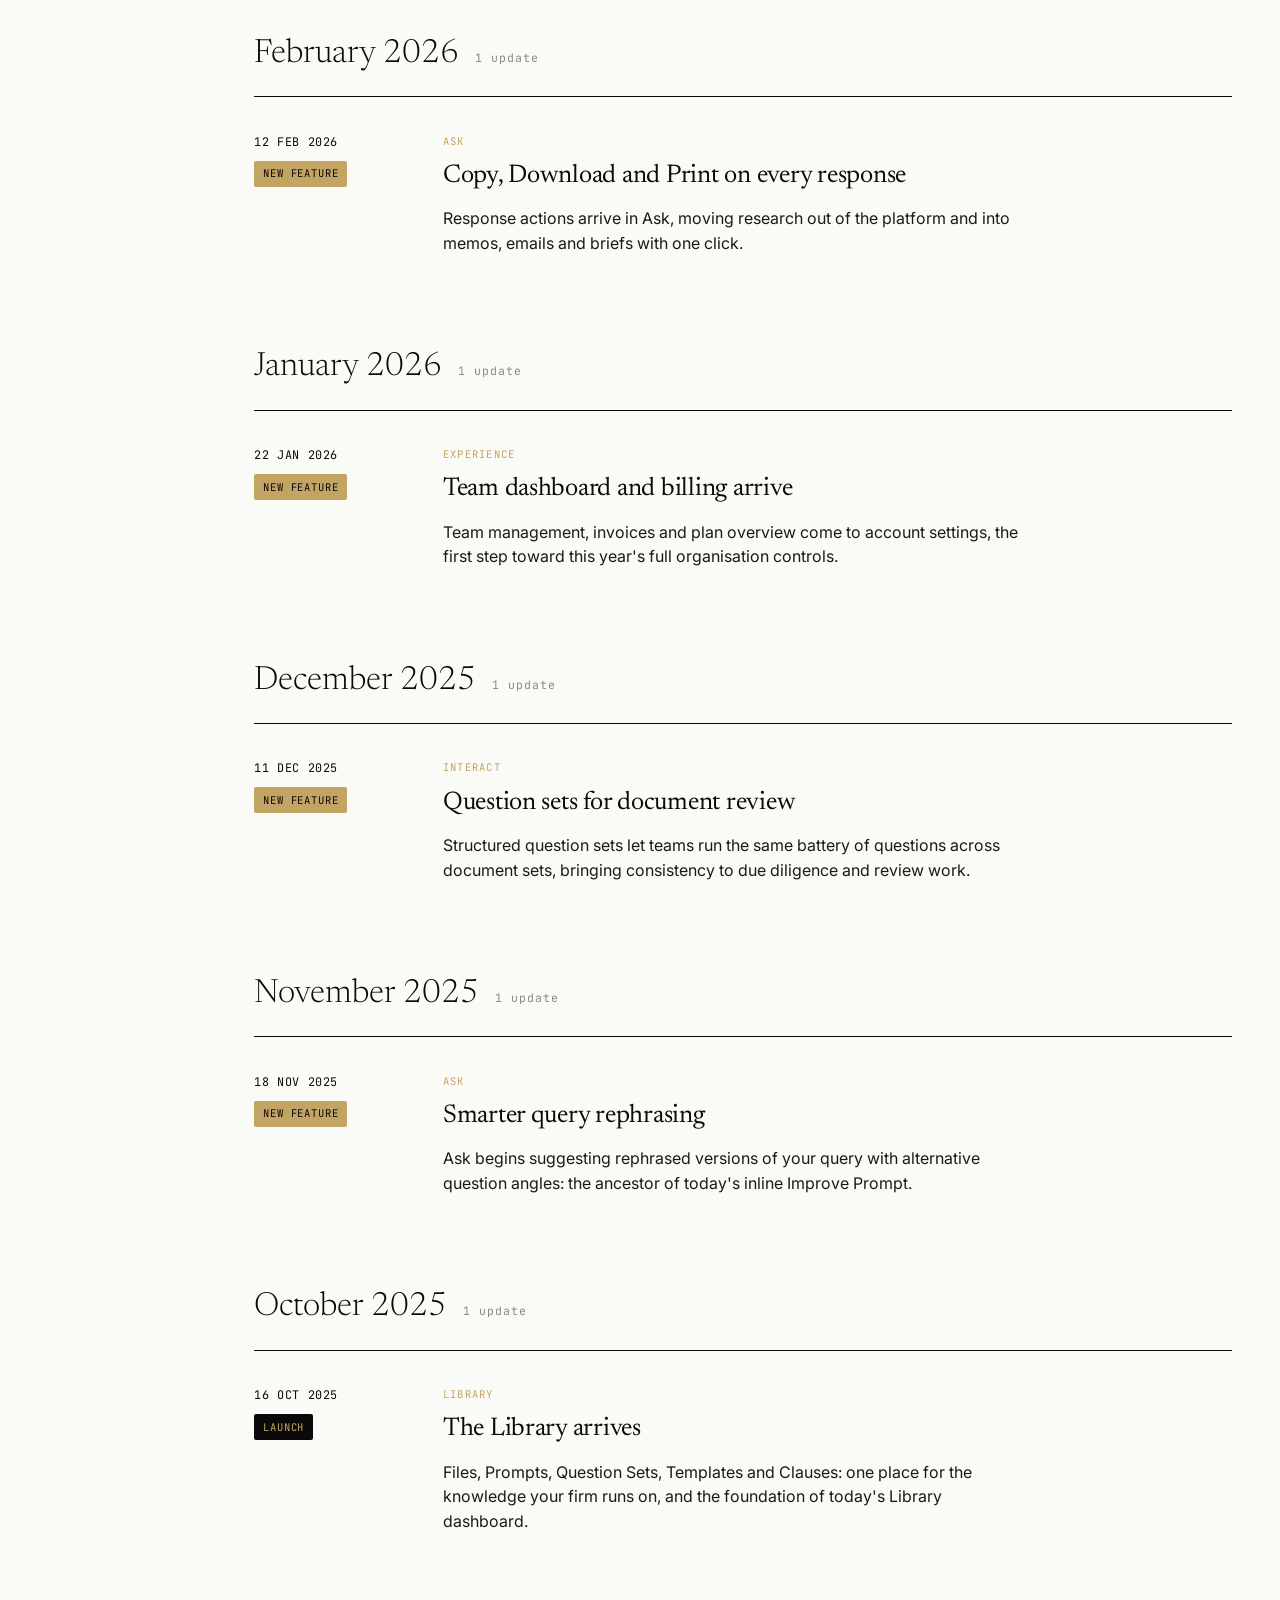
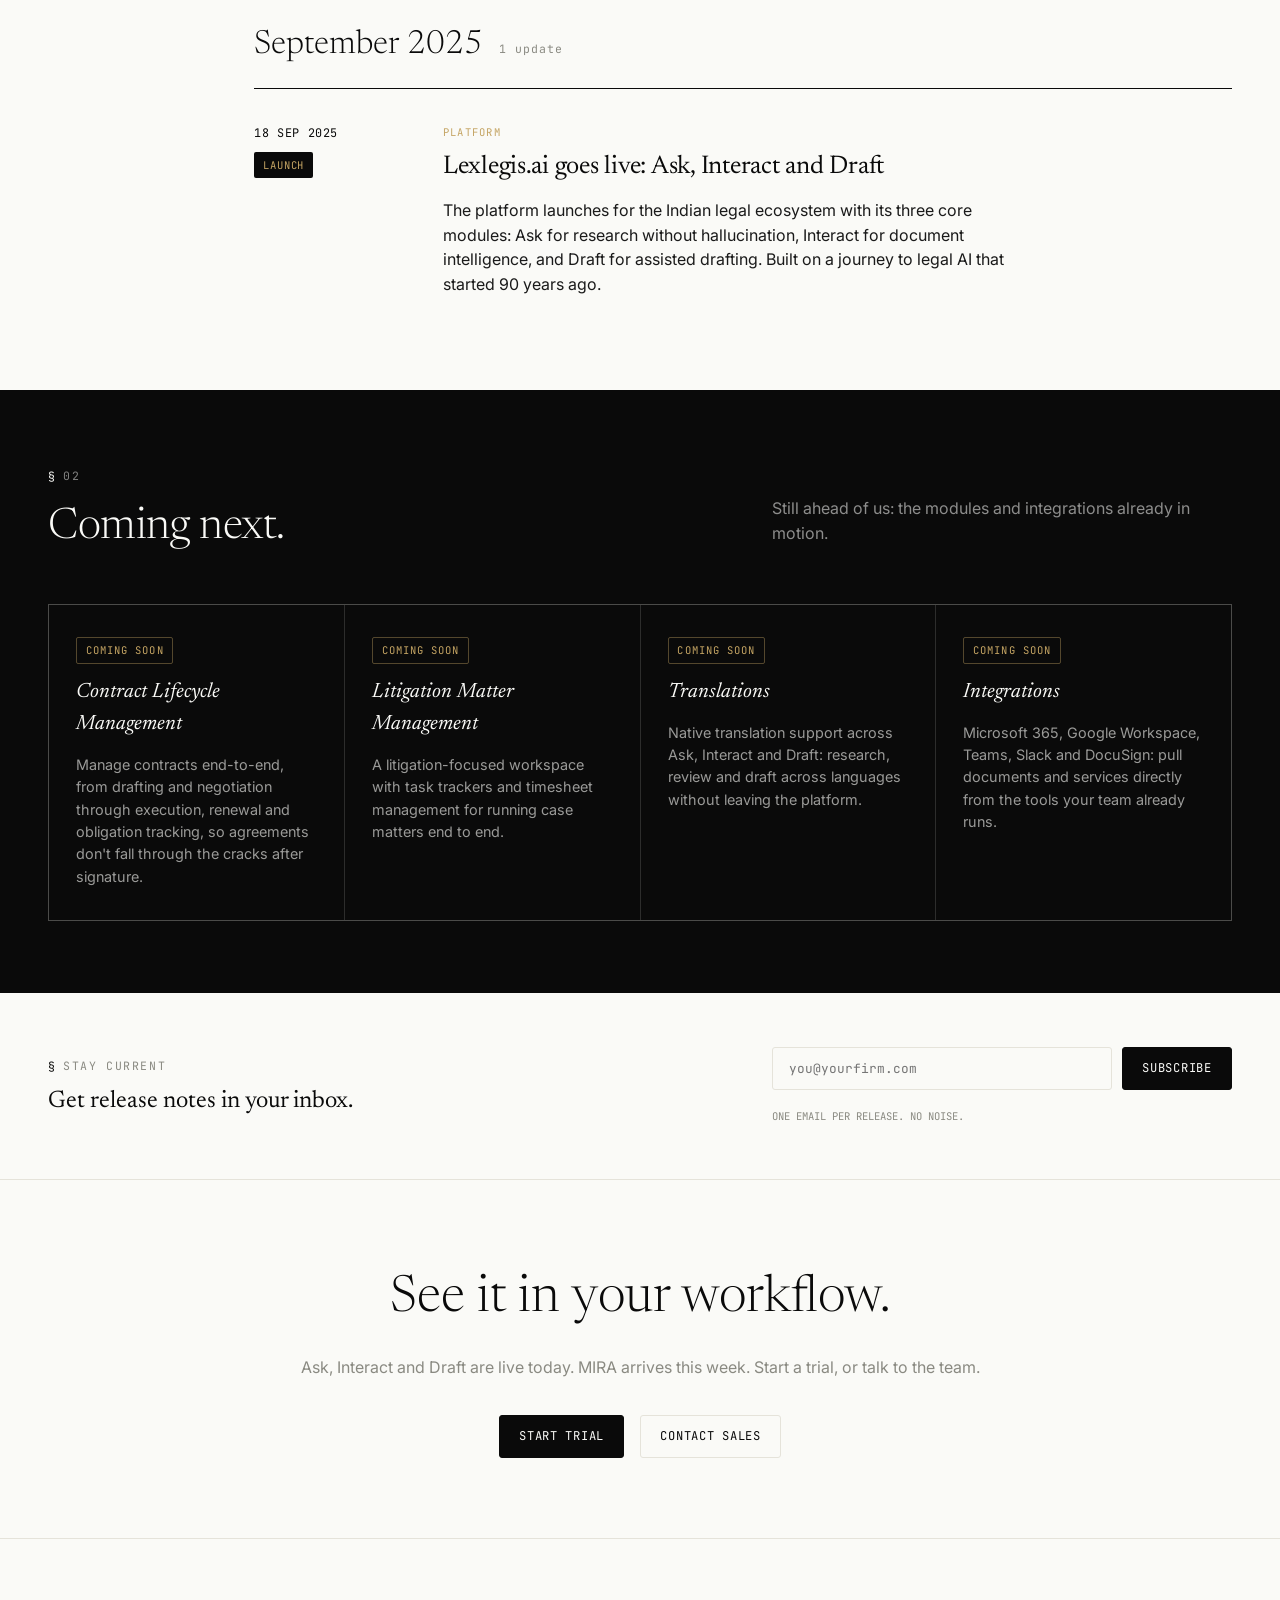
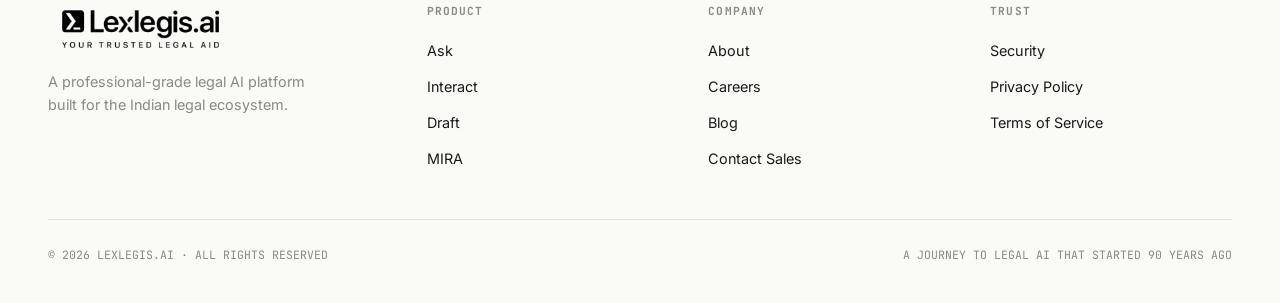
==== commit 610888a4: "feat(experience): sticky month timeline navigator for the feed Adds a sticky vertical timeline besid" ====
--- a/index.html
+++ b/index.html
@@ -431,9 +431,12 @@
 
   <!-- FEED -->
   <div id="feedView">
+   <div class="feed-layout wrap">
+    <nav class="month-timeline" id="monthTimeline" aria-label="Jump to month"></nav>
+    <div class="feed-main">
 
     <!-- JULY 2026 -->
-    <section class="month-block wrap" data-month="2026-07">
+    <section class="month-block" data-month="2026-07">
       <div class="month-head"><h2>July 2026</h2><span class="month-count"></span></div>
 
       <article class="entry reveal" id="mira-launch" data-module="platform" data-type="launch" data-date="2026-07-14">
@@ -649,7 +652,7 @@
     </section>
 
     <!-- JUNE 2026 -->
-    <section class="month-block wrap" data-month="2026-06">
+    <section class="month-block" data-month="2026-06">
       <div class="month-head"><h2>June 2026</h2><span class="month-count"></span></div>
 
       <article class="entry reveal" id="feedback-controls" data-module="experience" data-type="new" data-date="2026-06-28">
@@ -983,7 +986,7 @@
     </section>
 
     <!-- EARLIER (compact) -->
-    <section class="month-block wrap" data-month="2026-05">
+    <section class="month-block" data-month="2026-05">
       <div class="month-head"><h2>May 2026</h2><span class="month-count"></span></div>
       <article class="entry no-visual reveal" id="mfa" data-module="experience" data-type="new" data-date="2026-05-28">
         <div class="entry-date"><time datetime="2026-05-28">28 May 2026</time><span class="tag tag-new">New Feature</span></div>
@@ -995,7 +998,7 @@
       </article>
     </section>
 
-    <section class="month-block wrap" data-month="2026-04">
+    <section class="month-block" data-month="2026-04">
       <div class="month-head"><h2>April 2026</h2><span class="month-count"></span></div>
       <article class="entry no-visual reveal" id="faster" data-module="platform" data-type="improved" data-date="2026-04-15">
         <div class="entry-date"><time datetime="2026-04-15">15 Apr 2026</time><span class="tag tag-improved">Enhancement</span></div>
@@ -1007,7 +1010,7 @@
       </article>
     </section>
 
-    <section class="month-block wrap" data-month="2026-03">
+    <section class="month-block" data-month="2026-03">
       <div class="month-head"><h2>March 2026</h2><span class="month-count"></span></div>
       <article class="entry no-visual reveal" id="coverage" data-module="ask" data-type="improved" data-date="2026-03-20">
         <div class="entry-date"><time datetime="2026-03-20">20 Mar 2026</time><span class="tag tag-improved">Enhancement</span></div>
@@ -1019,7 +1022,7 @@
       </article>
     </section>
 
-    <section class="month-block wrap" data-month="2026-02">
+    <section class="month-block" data-month="2026-02">
       <div class="month-head"><h2>February 2026</h2><span class="month-count"></span></div>
       <article class="entry no-visual reveal" id="response-actions" data-module="ask" data-type="new" data-date="2026-02-12">
         <div class="entry-date"><time datetime="2026-02-12">12 Feb 2026</time><span class="tag tag-new">New Feature</span></div>
@@ -1031,7 +1034,7 @@
       </article>
     </section>
 
-    <section class="month-block wrap" data-month="2026-01">
+    <section class="month-block" data-month="2026-01">
       <div class="month-head"><h2>January 2026</h2><span class="month-count"></span></div>
       <article class="entry no-visual reveal" id="team-dashboard" data-module="experience" data-type="new" data-date="2026-01-22">
         <div class="entry-date"><time datetime="2026-01-22">22 Jan 2026</time><span class="tag tag-new">New Feature</span></div>
@@ -1043,7 +1046,7 @@
       </article>
     </section>
 
-    <section class="month-block wrap" data-month="2025-12">
+    <section class="month-block" data-month="2025-12">
       <div class="month-head"><h2>December 2025</h2><span class="month-count"></span></div>
       <article class="entry no-visual reveal" id="question-sets" data-module="interact" data-type="new" data-date="2025-12-11">
         <div class="entry-date"><time datetime="2025-12-11">11 Dec 2025</time><span class="tag tag-new">New Feature</span></div>
@@ -1055,7 +1058,7 @@
       </article>
     </section>
 
-    <section class="month-block wrap" data-month="2025-11">
+    <section class="month-block" data-month="2025-11">
       <div class="month-head"><h2>November 2025</h2><span class="month-count"></span></div>
       <article class="entry no-visual reveal" id="rephrase" data-module="ask" data-type="new" data-date="2025-11-18">
         <div class="entry-date"><time datetime="2025-11-18">18 Nov 2025</time><span class="tag tag-new">New Feature</span></div>
@@ -1067,7 +1070,7 @@
       </article>
     </section>
 
-    <section class="month-block wrap" data-month="2025-10">
+    <section class="month-block" data-month="2025-10">
       <div class="month-head"><h2>October 2025</h2><span class="month-count"></span></div>
       <article class="entry no-visual reveal" id="library-v1" data-module="library" data-type="launch" data-date="2025-10-16">
         <div class="entry-date"><time datetime="2025-10-16">16 Oct 2025</time><span class="tag tag-launch">Launch</span></div>
@@ -1079,7 +1082,7 @@
       </article>
     </section>
 
-    <section class="month-block wrap" data-month="2025-09">
+    <section class="month-block" data-month="2025-09">
       <div class="month-head"><h2>September 2025</h2><span class="month-count"></span></div>
       <article class="entry no-visual reveal" id="v1-launch" data-module="platform" data-type="launch" data-date="2025-09-18">
         <div class="entry-date"><time datetime="2025-09-18">18 Sep 2025</time><span class="tag tag-launch">Launch</span></div>
@@ -1090,6 +1093,8 @@
         </div>
       </article>
     </section>
+    </div><!-- /feed-main -->
+   </div><!-- /feed-layout -->
   </div><!-- /feedView -->
 
   <!-- EMPTY STATE -->
@@ -1211,36 +1216,10 @@
 </footer>
 
 <script>
-  // ---- highlight rail: arrows + auto-advance + hover-to-scroll ----
+  // ---- highlight rail arrows ----
   const rail = document.getElementById('rail');
-  const railStep = () => Math.min(rail.clientWidth * 0.9, 480);
-  document.getElementById('railPrev').addEventListener('click', () => rail.scrollBy({left: -railStep(), behavior: 'smooth'}));
-  document.getElementById('railNext').addEventListener('click', () => rail.scrollBy({left: railStep(), behavior: 'smooth'}));
-
-  const railReduceMotion = window.matchMedia('(prefers-reduced-motion: reduce)').matches;
-  let railTimer = null;
-  function railAdvance() {
-    const maxScroll = rail.scrollWidth - rail.clientWidth;
-    if (rail.scrollLeft >= maxScroll - 4) {
-      rail.scrollTo({left: 0, behavior: 'smooth'});      // loop back to the start
-    } else {
-      rail.scrollBy({left: railStep(), behavior: 'smooth'});
-    }
-  }
-  function startRail() { if (!railReduceMotion && !railTimer) railTimer = setInterval(railAdvance, 4000); }
-  function stopRail() { clearInterval(railTimer); railTimer = null; }
-
-  // pause while the reader is interacting; resume when they leave
-  ['mouseenter', 'focusin', 'touchstart'].forEach(ev => rail.addEventListener(ev, stopRail, {passive: true}));
-  ['mouseleave', 'focusout'].forEach(ev => rail.addEventListener(ev, startRail));
-  document.addEventListener('visibilitychange', () => { document.hidden ? stopRail() : startRail(); });
-
-  // while hovering, a vertical wheel scrolls the rail horizontally
-  rail.addEventListener('wheel', (e) => {
-    if (Math.abs(e.deltaY) > Math.abs(e.deltaX)) { rail.scrollLeft += e.deltaY; e.preventDefault(); }
-  }, {passive: false});
-
-  startRail();
+  document.getElementById('railPrev').addEventListener('click', () => rail.scrollBy({left: -480, behavior: 'smooth'}));
+  document.getElementById('railNext').addEventListener('click', () => rail.scrollBy({left: 480, behavior: 'smooth'}));
 
   // ---- story dialogs ----
   const storyDialog = document.getElementById('storyDialog');
@@ -1279,6 +1258,32 @@
     en.dataset.search = (en.textContent + ' ' + (moduleKeywords[en.dataset.module] || '')).toLowerCase();
   });
 
+  // ---- month timeline: build links + scroll-spy (jumps respect scroll-padding) ----
+  const monthTimeline = document.getElementById('monthTimeline');
+  const tlByMonth = {};
+  if (monthTimeline) {
+    monthBlocks.forEach(b => {
+      if (!b.id) b.id = 'month-' + b.dataset.month;
+      const link = document.createElement('a');
+      link.className = 'tl-item';
+      link.href = '#' + b.id;
+      link.textContent = b.querySelector('.month-head h2').textContent;
+      link.dataset.month = b.dataset.month;
+      monthTimeline.appendChild(link);
+      tlByMonth[b.dataset.month] = link;
+    });
+    const spy = new IntersectionObserver((records) => {
+      records.forEach(r => {
+        if (!r.isIntersecting) return;
+        const active = tlByMonth[r.target.dataset.month];
+        if (!active) return;
+        Object.values(tlByMonth).forEach(x => x.classList.remove('active'));
+        active.classList.add('active');
+      });
+    }, { rootMargin: '-150px 0px -75% 0px', threshold: 0 });
+    monthBlocks.forEach(b => spy.observe(b));
+  }
+
   function applyFilters() {
     let visible = 0;
     entries.forEach(en => {
@@ -1288,7 +1293,10 @@
       if (show) { visible++; en.classList.add('in'); }
     });
     monthBlocks.forEach(b => {
-      b.classList.toggle('hidden', b.querySelectorAll('.entry:not(.hidden)').length === 0);
+      const empty = b.querySelectorAll('.entry:not(.hidden)').length === 0;
+      b.classList.toggle('hidden', empty);
+      const link = tlByMonth[b.dataset.month];
+      if (link) link.classList.toggle('hidden', empty);
     });
     emptyState.classList.toggle('visible', visible === 0);
     resultCount.innerHTML = '<strong>' + visible + '</strong> update' + (visible === 1 ? '' : 's');
--- a/styles.css
+++ b/styles.css
@@ -497,8 +497,7 @@
   display: flex;
   gap: 1.4rem;
   overflow-x: auto;
-  scroll-snap-type: x proximity;
-  overscroll-behavior-x: contain;
+  scroll-snap-type: x mandatory;
   padding-bottom: 0.5rem;
   scrollbar-width: none;
 }
@@ -803,6 +802,49 @@
   letter-spacing: 0.08em;
 }
 
+/* Two-column feed with a sticky month timeline (hidden until there's room) */
+.feed-main { min-width: 0; }
+.month-timeline { display: none; }
+
+@media (min-width: 1160px) {
+  .feed-layout {
+    display: grid;
+    grid-template-columns: 168px 1fr;
+    gap: clamp(1.5rem, 3vw, 3rem);
+    align-items: start;
+  }
+  .month-timeline {
+    display: block;
+    position: sticky;
+    top: 164px;
+    align-self: start;
+    max-height: calc(100vh - 200px);
+    overflow-y: auto;
+    scrollbar-width: none;
+    border-left: 1px solid var(--hairline);
+  }
+  .month-timeline::-webkit-scrollbar { display: none; }
+  .tl-item {
+    display: block;
+    font-family: var(--mono);
+    font-size: 0.74rem;
+    letter-spacing: 0.02em;
+    color: var(--mute);
+    white-space: nowrap;
+    padding: 0.5rem 0 0.5rem 1.1rem;
+    margin-left: -1px;
+    border-left: 2px solid transparent;
+    transition: color 0.15s, border-color 0.15s;
+  }
+  .tl-item:hover { color: var(--ink); }
+  .tl-item.active {
+    color: var(--ink);
+    border-left-color: var(--ink);
+    font-weight: 500;
+  }
+  .tl-item.hidden { display: none; }
+}
+
 .entry {
   display: grid;
   grid-template-columns: 150px 1fr 340px;
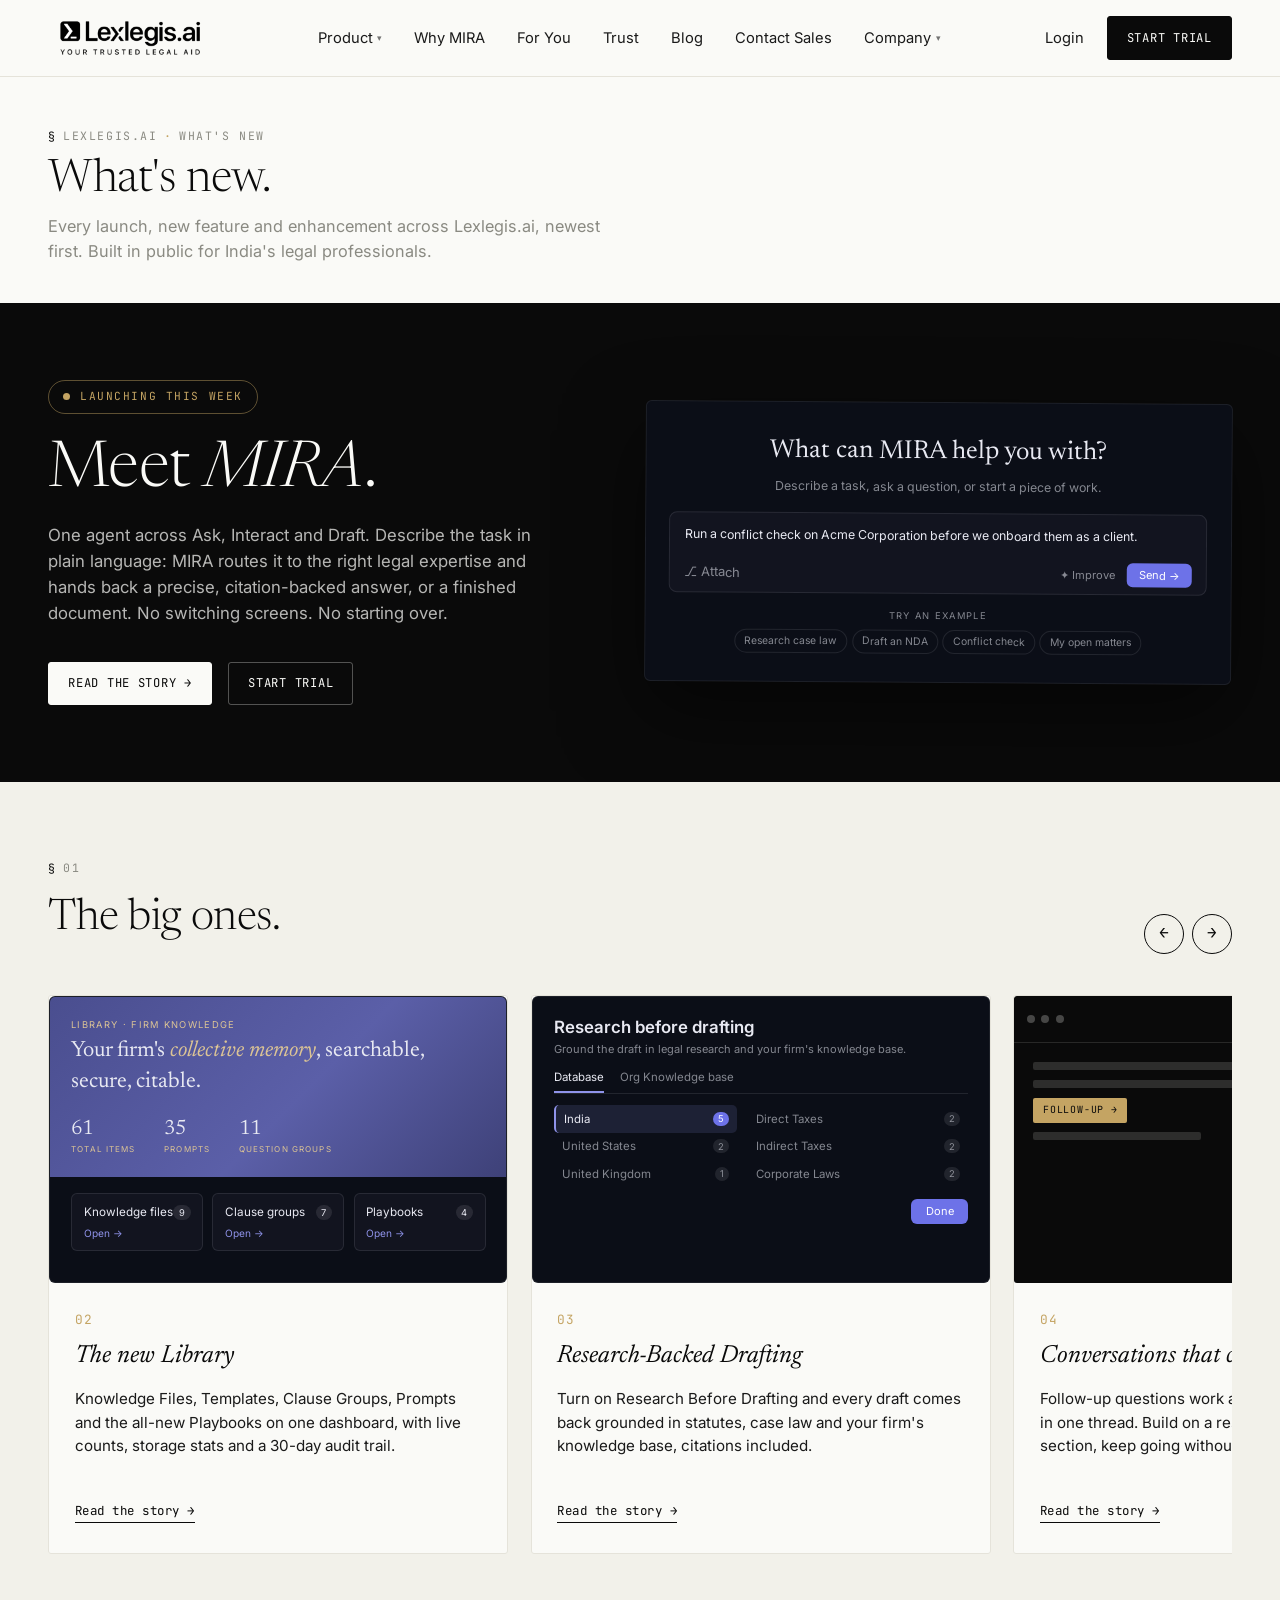
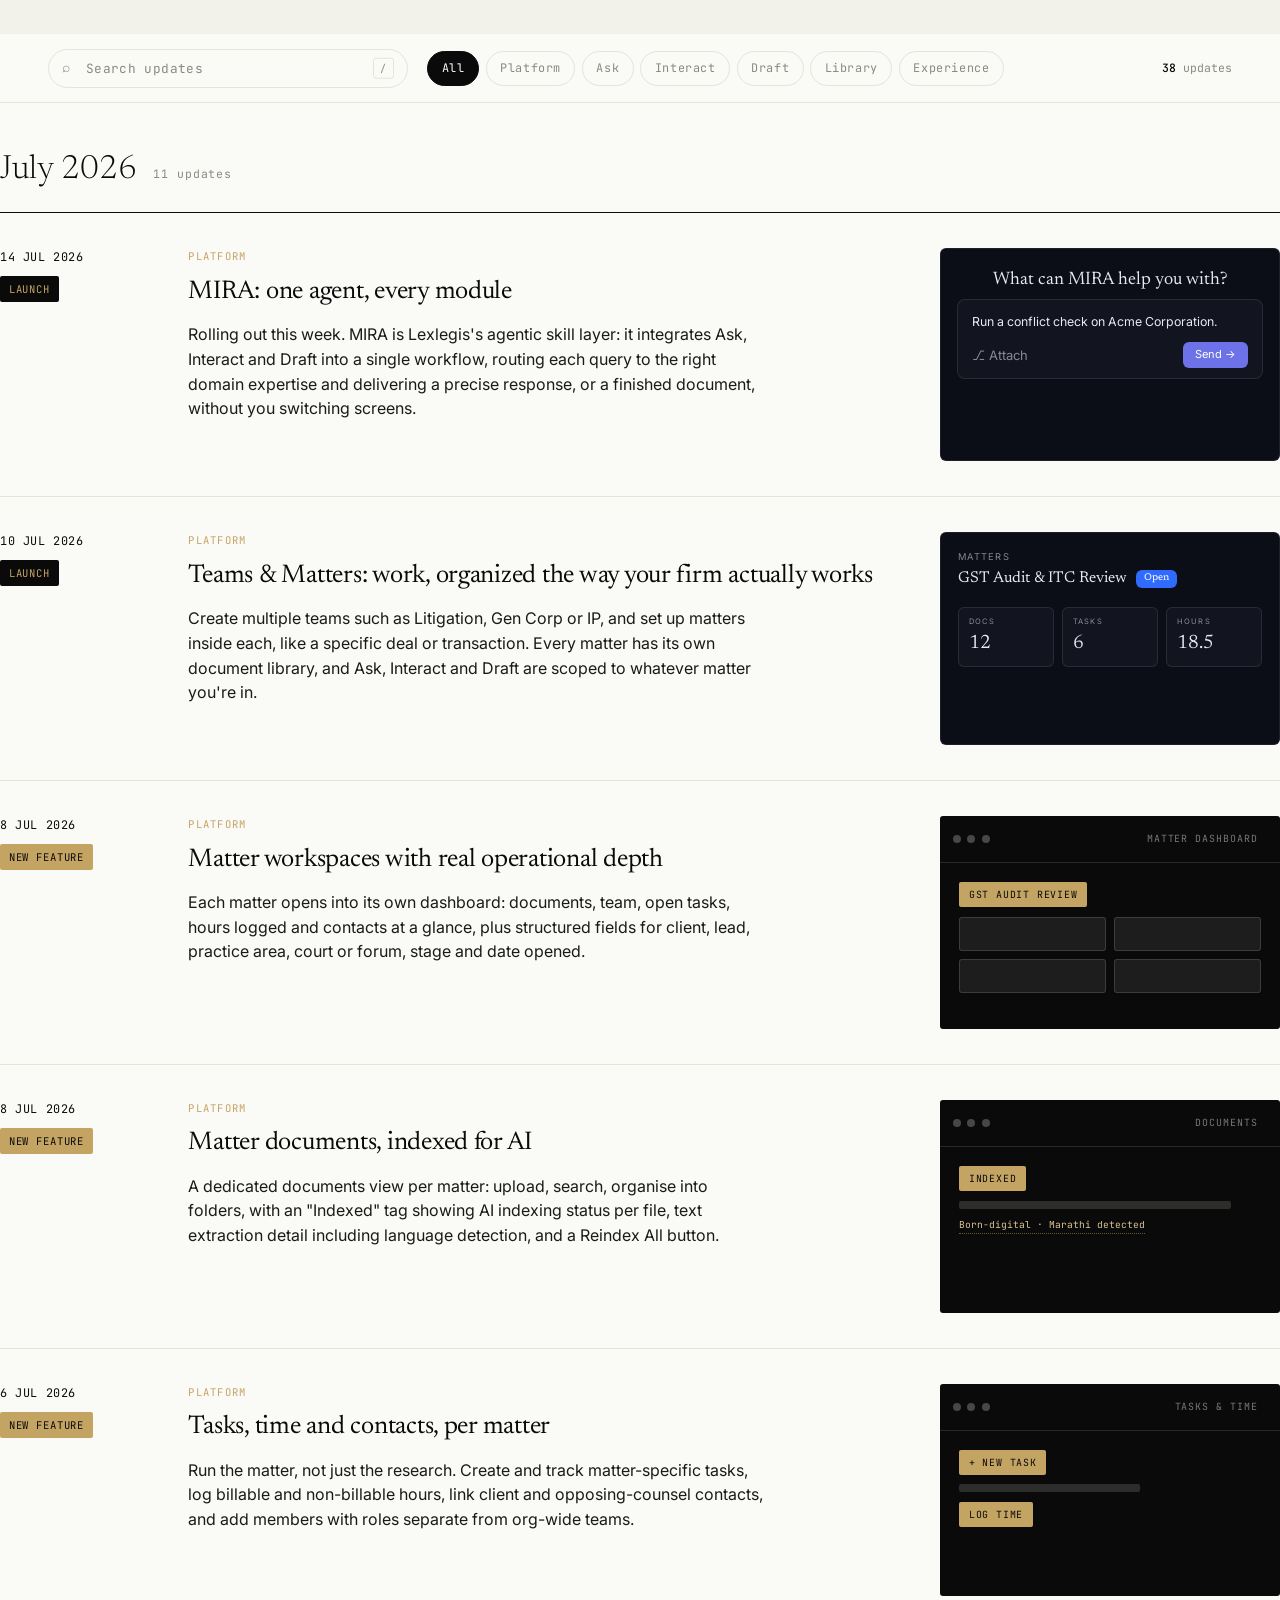
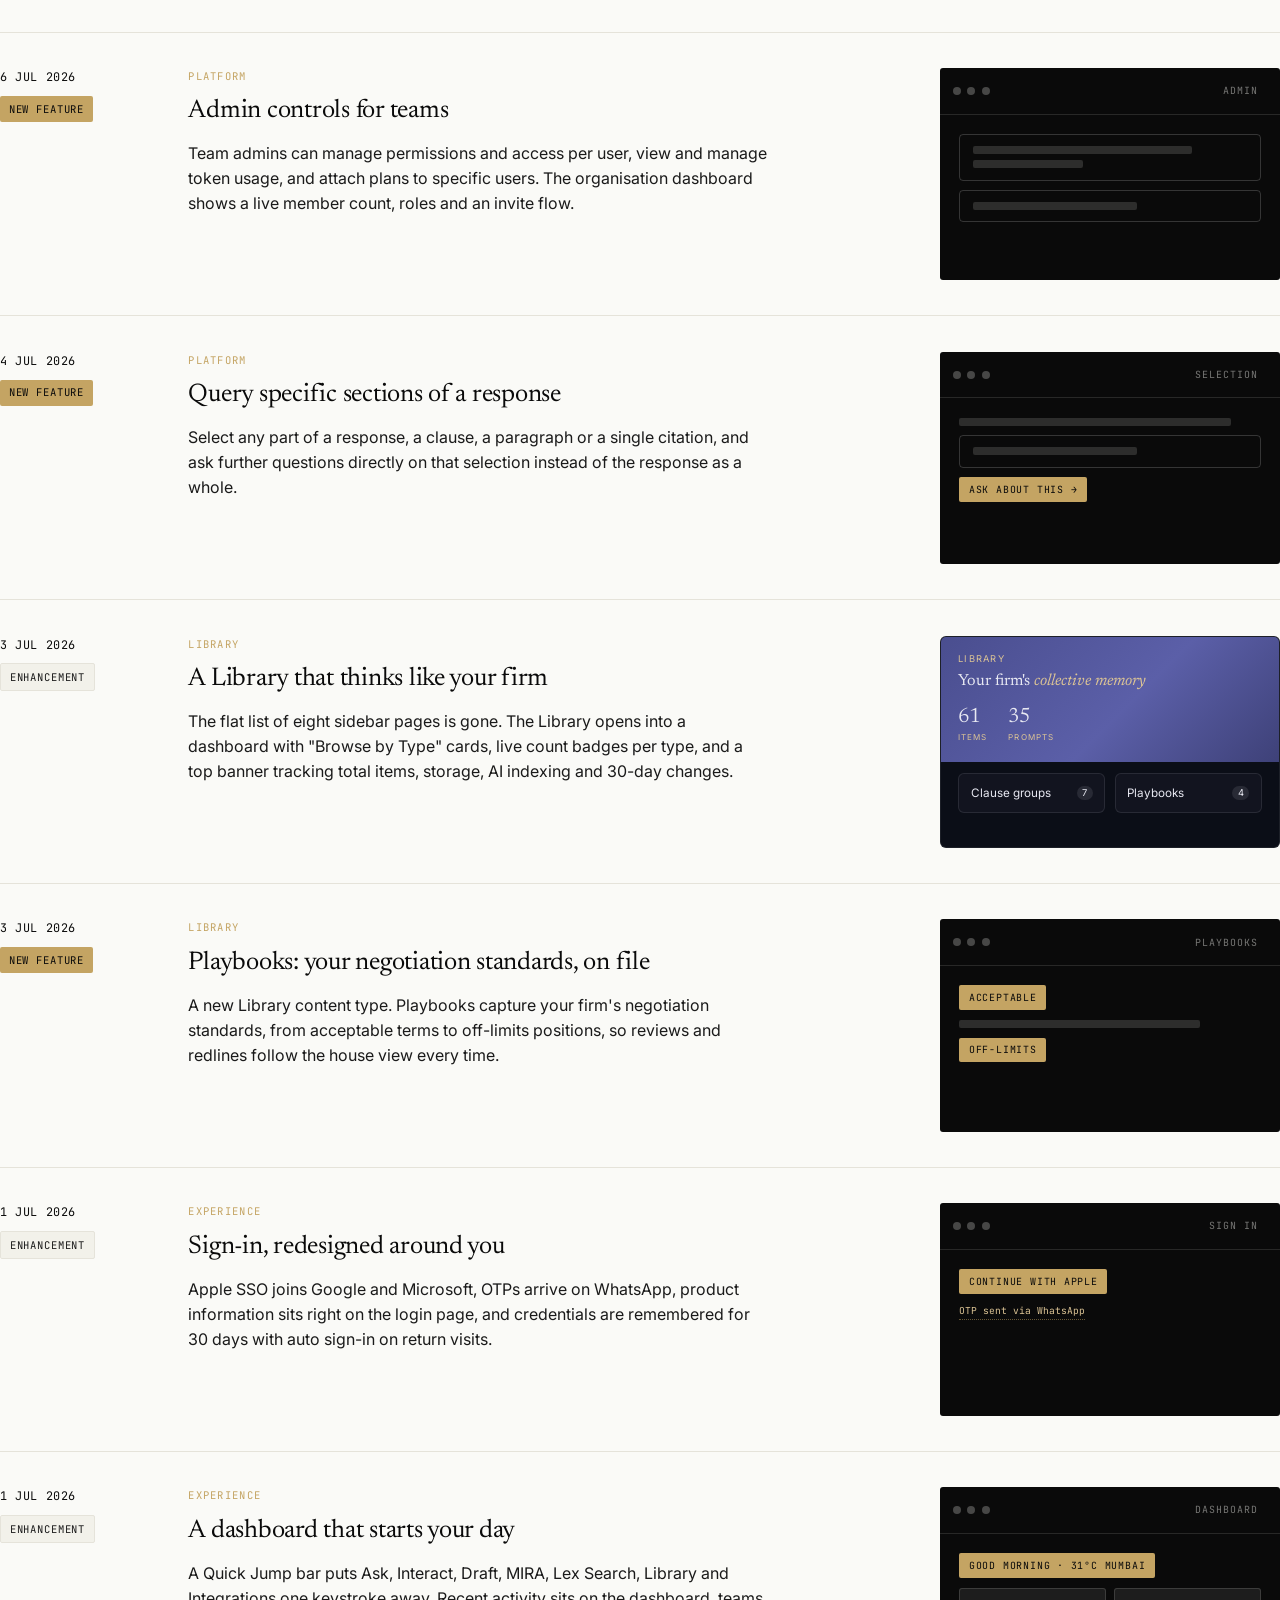
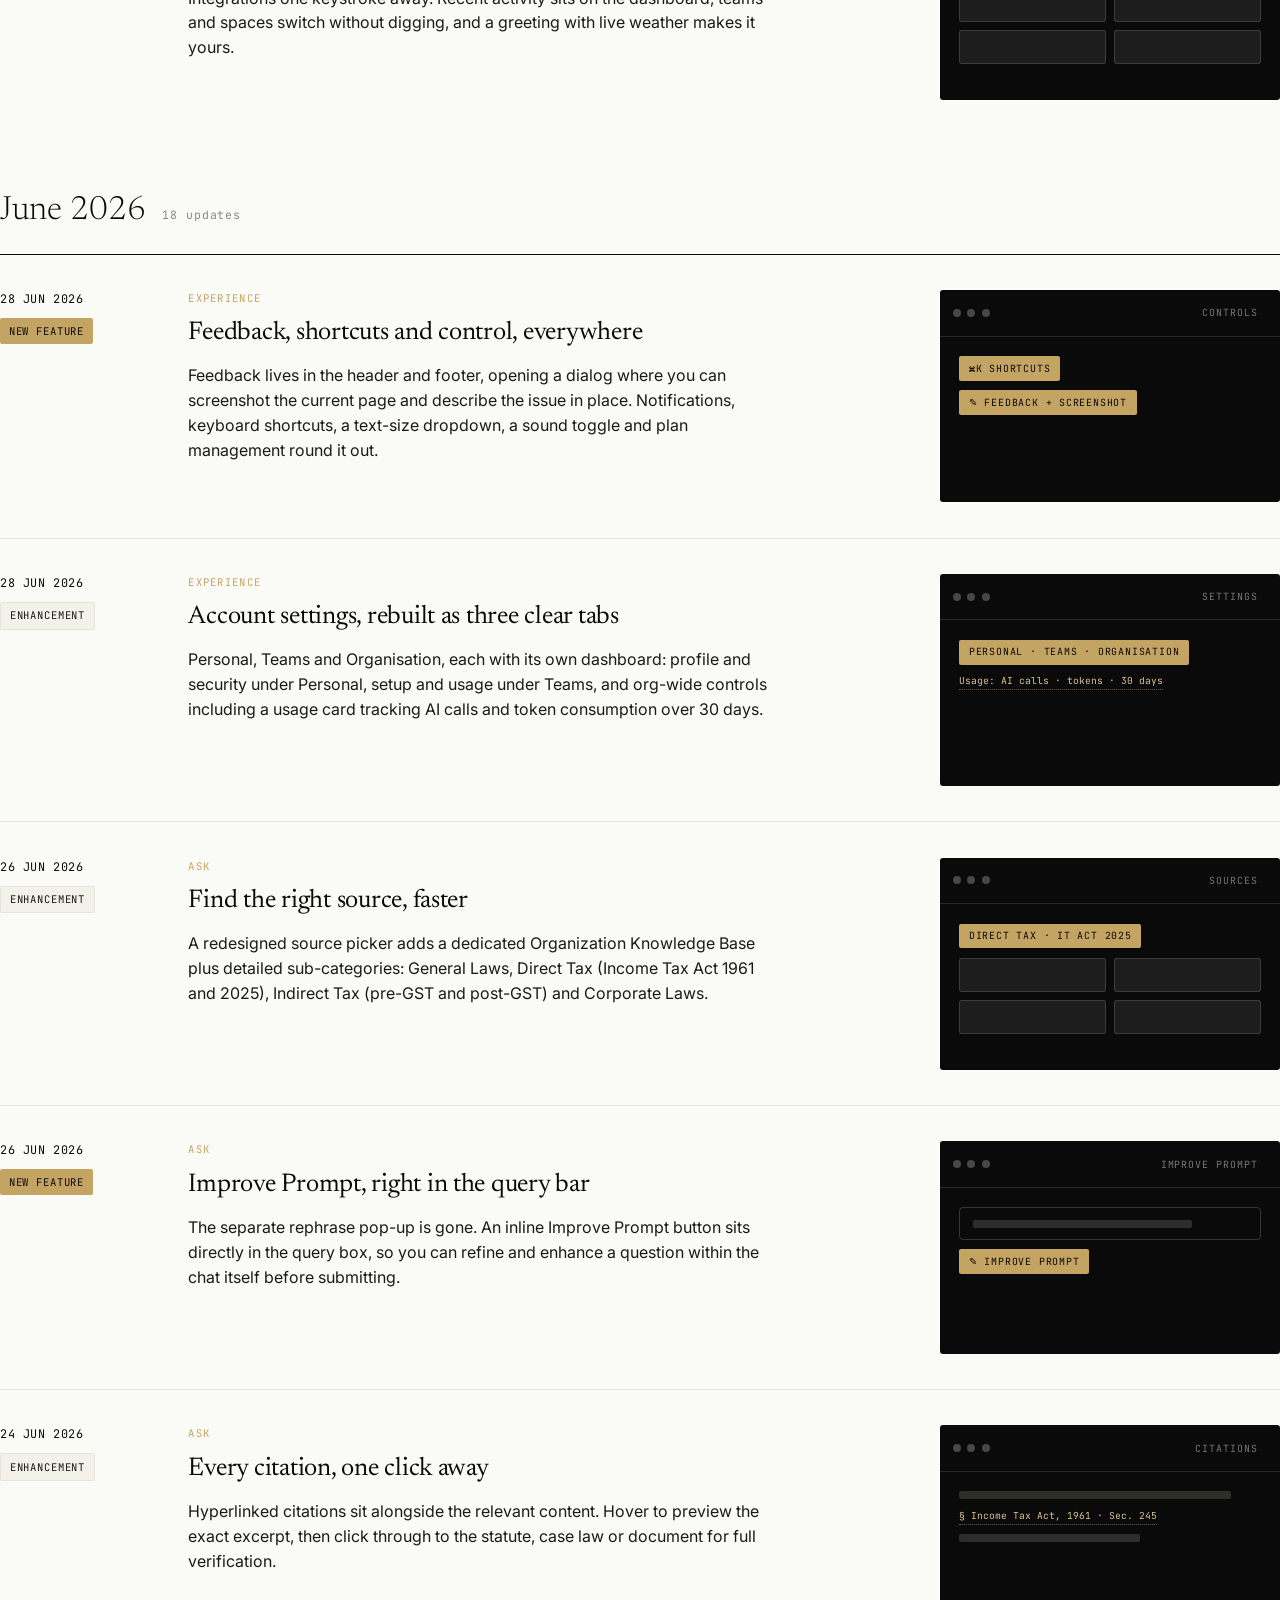
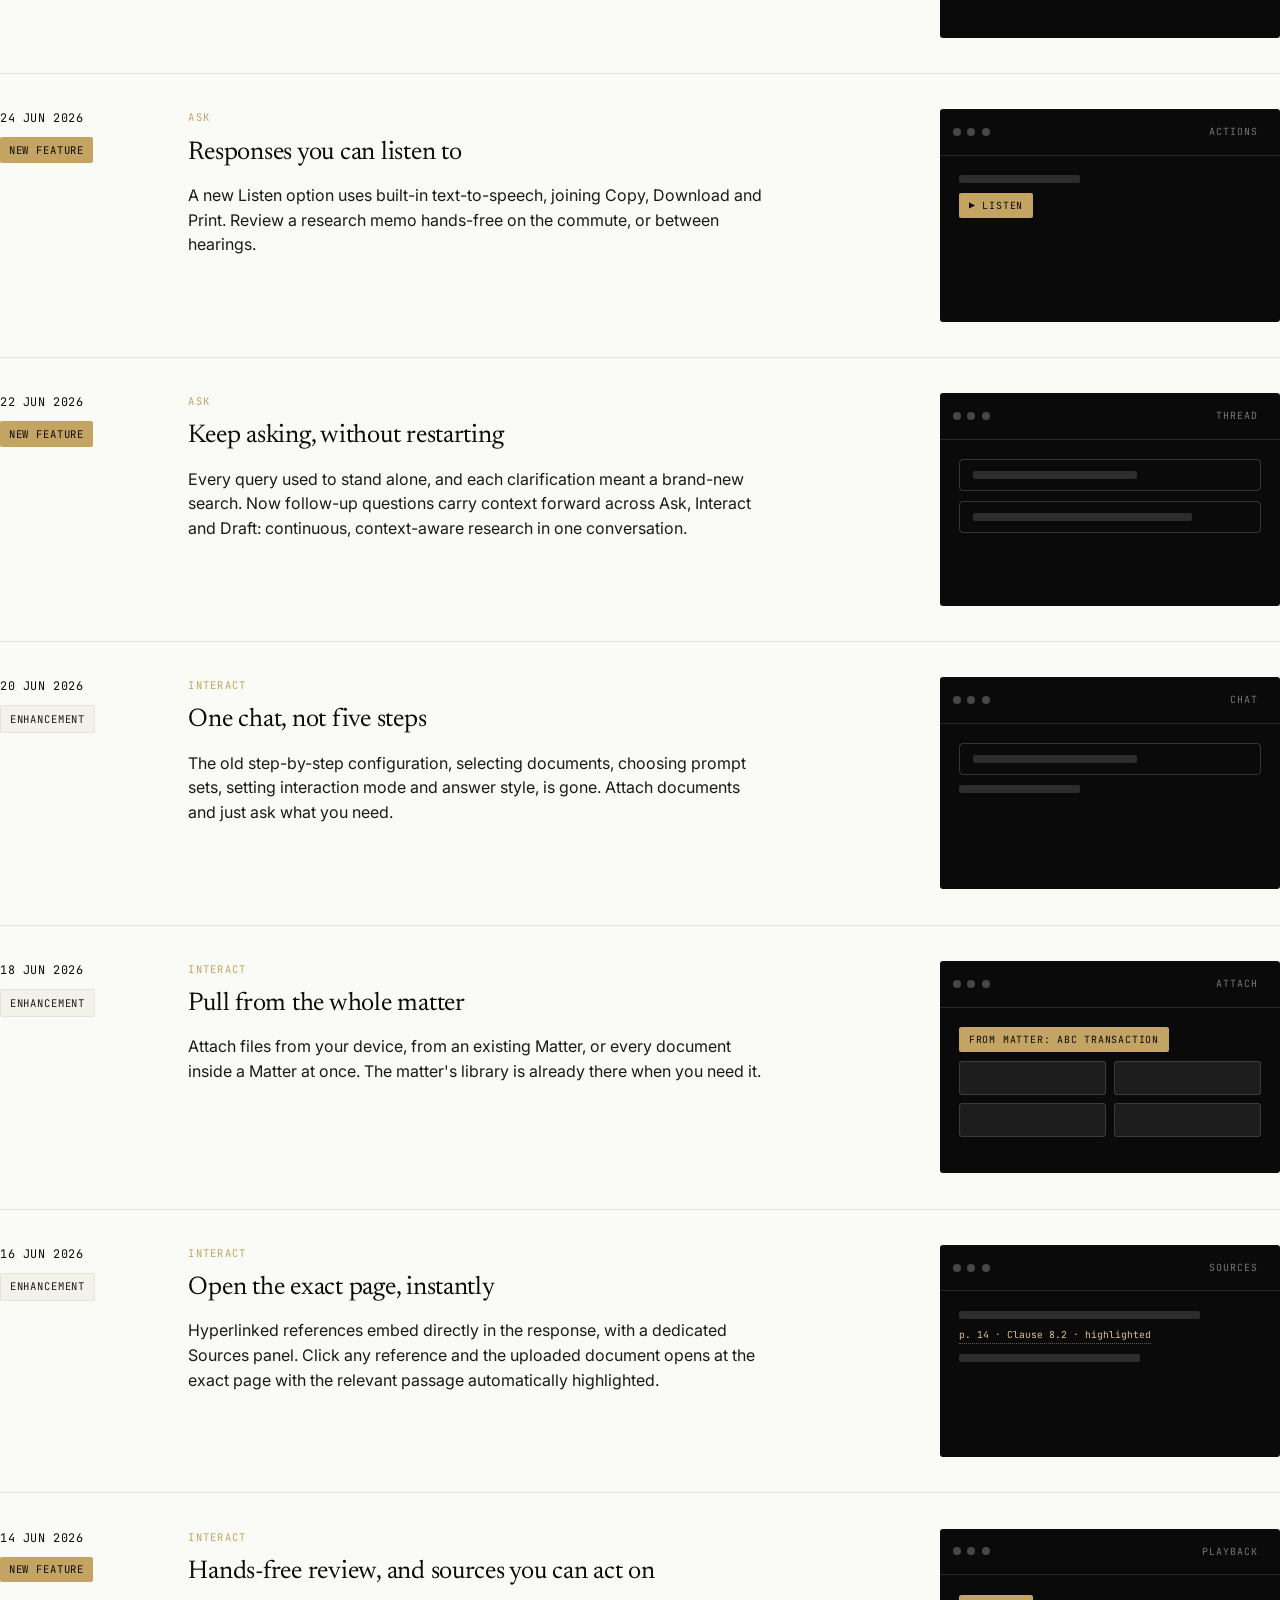
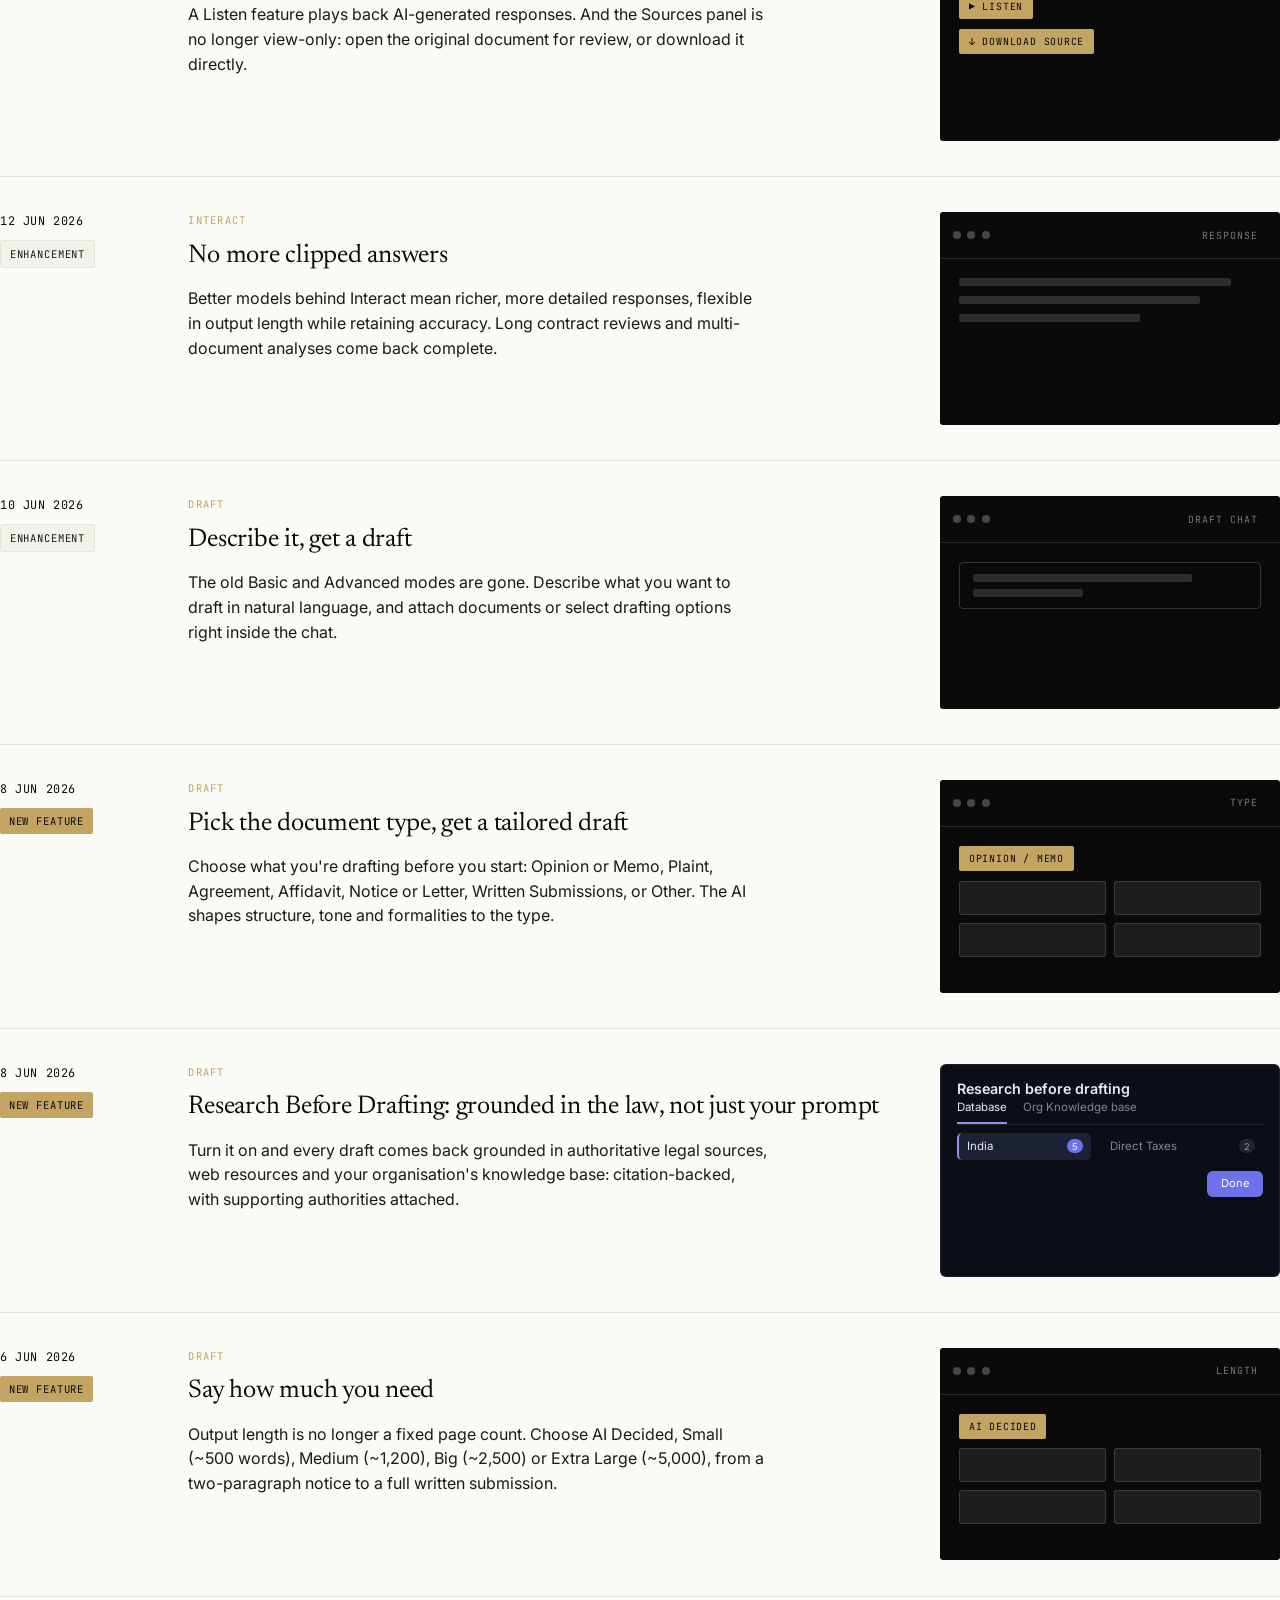
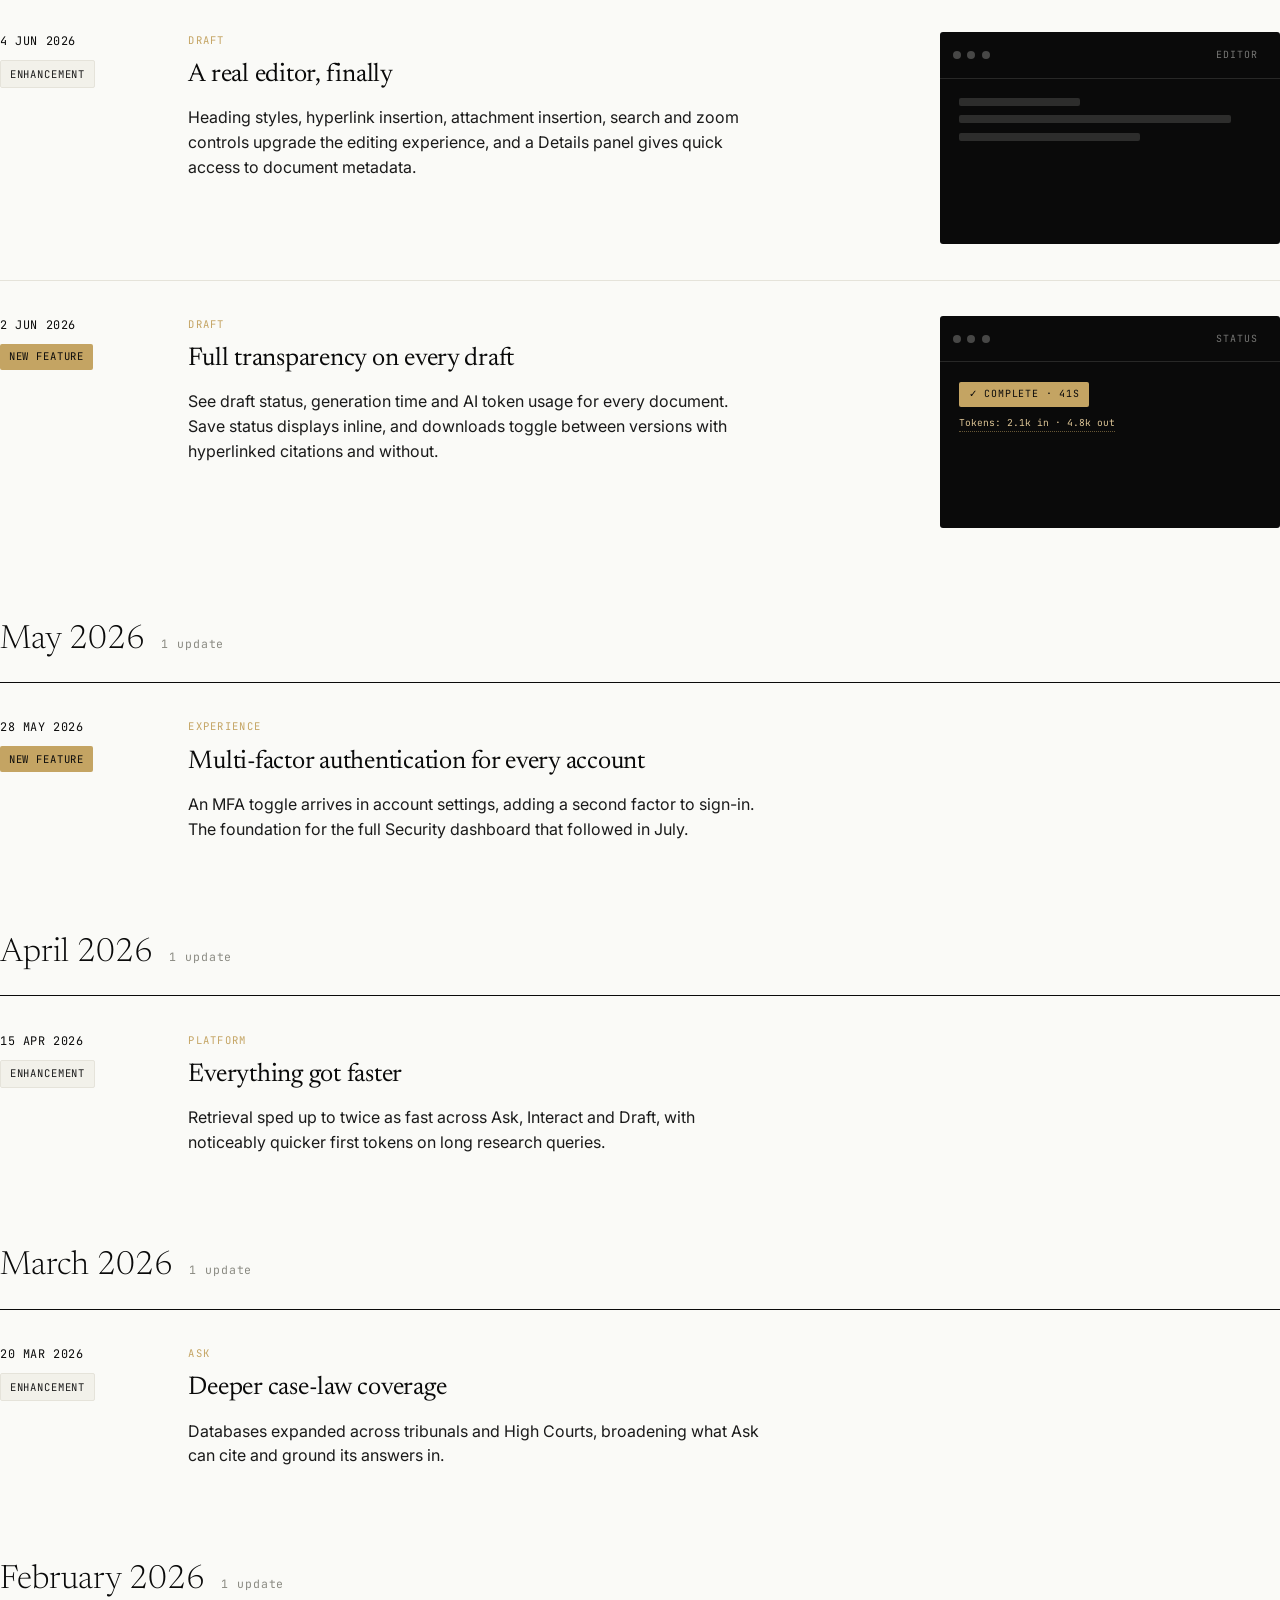
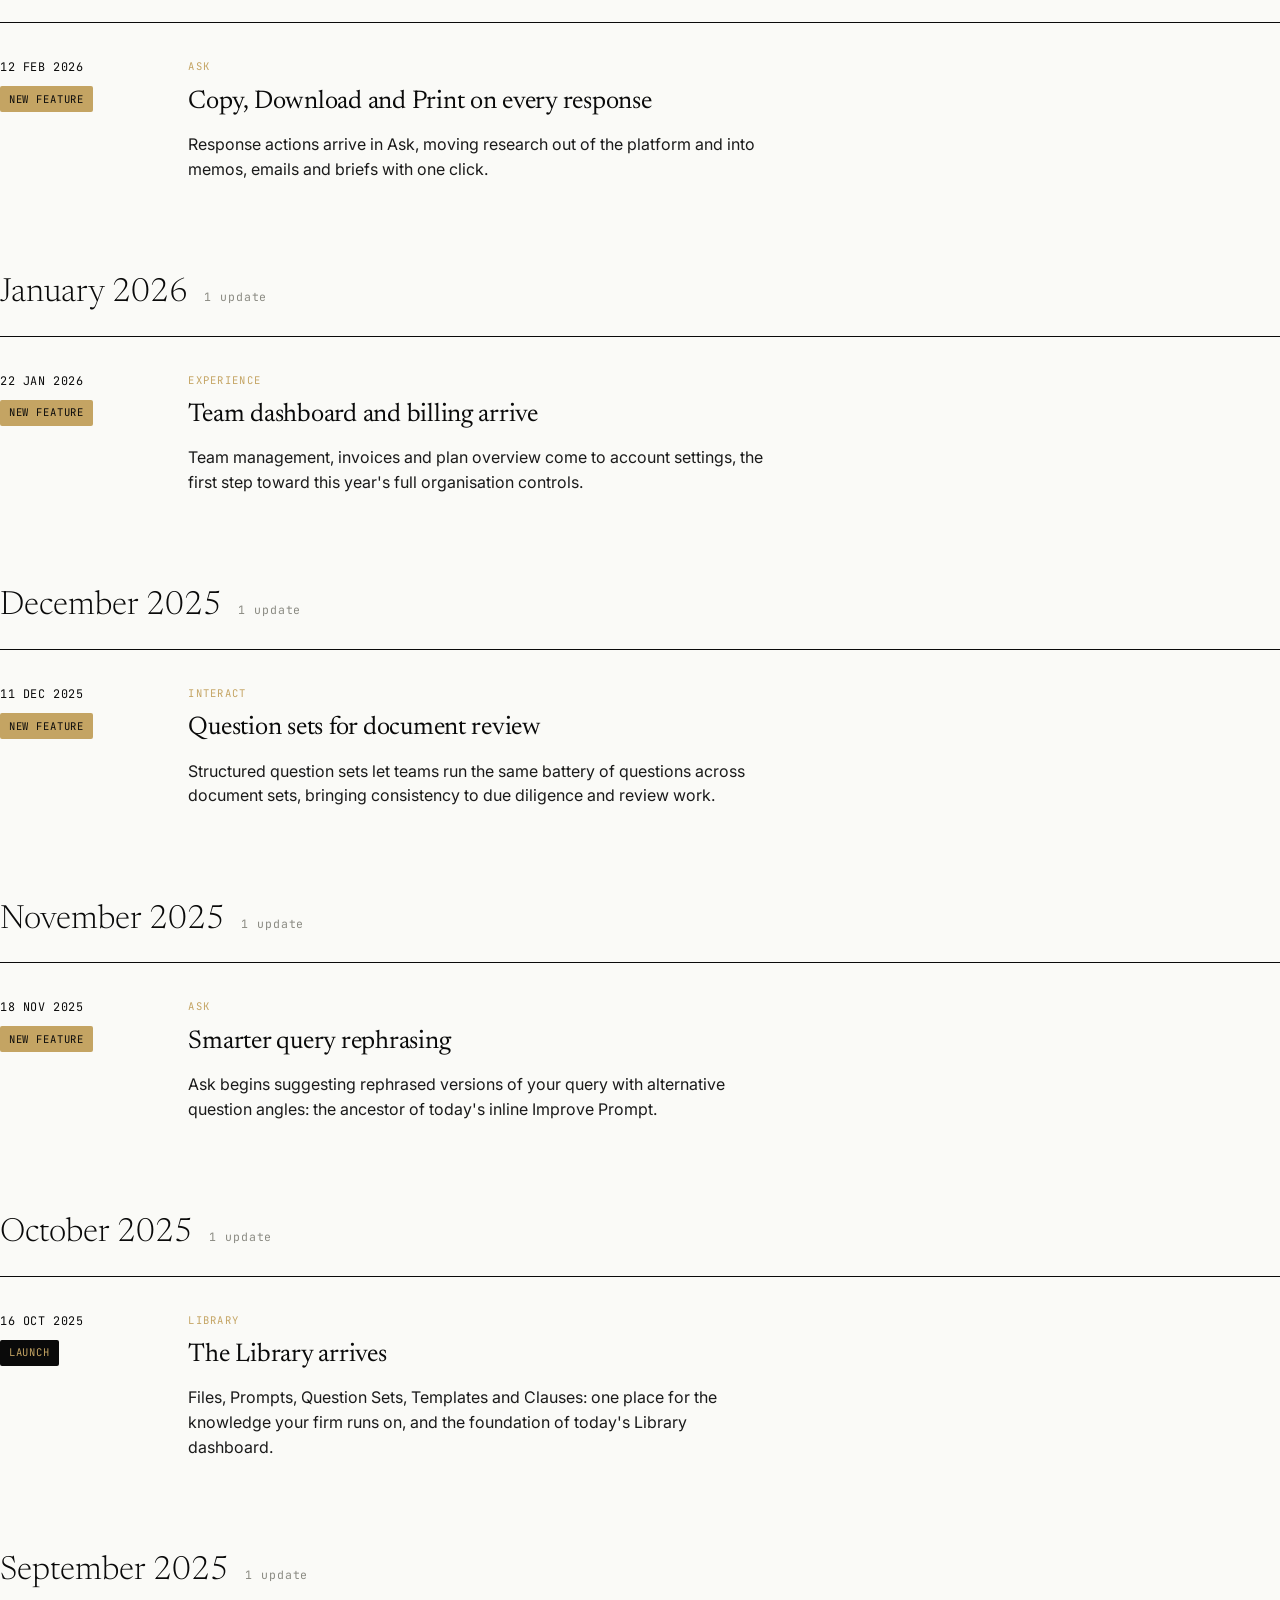
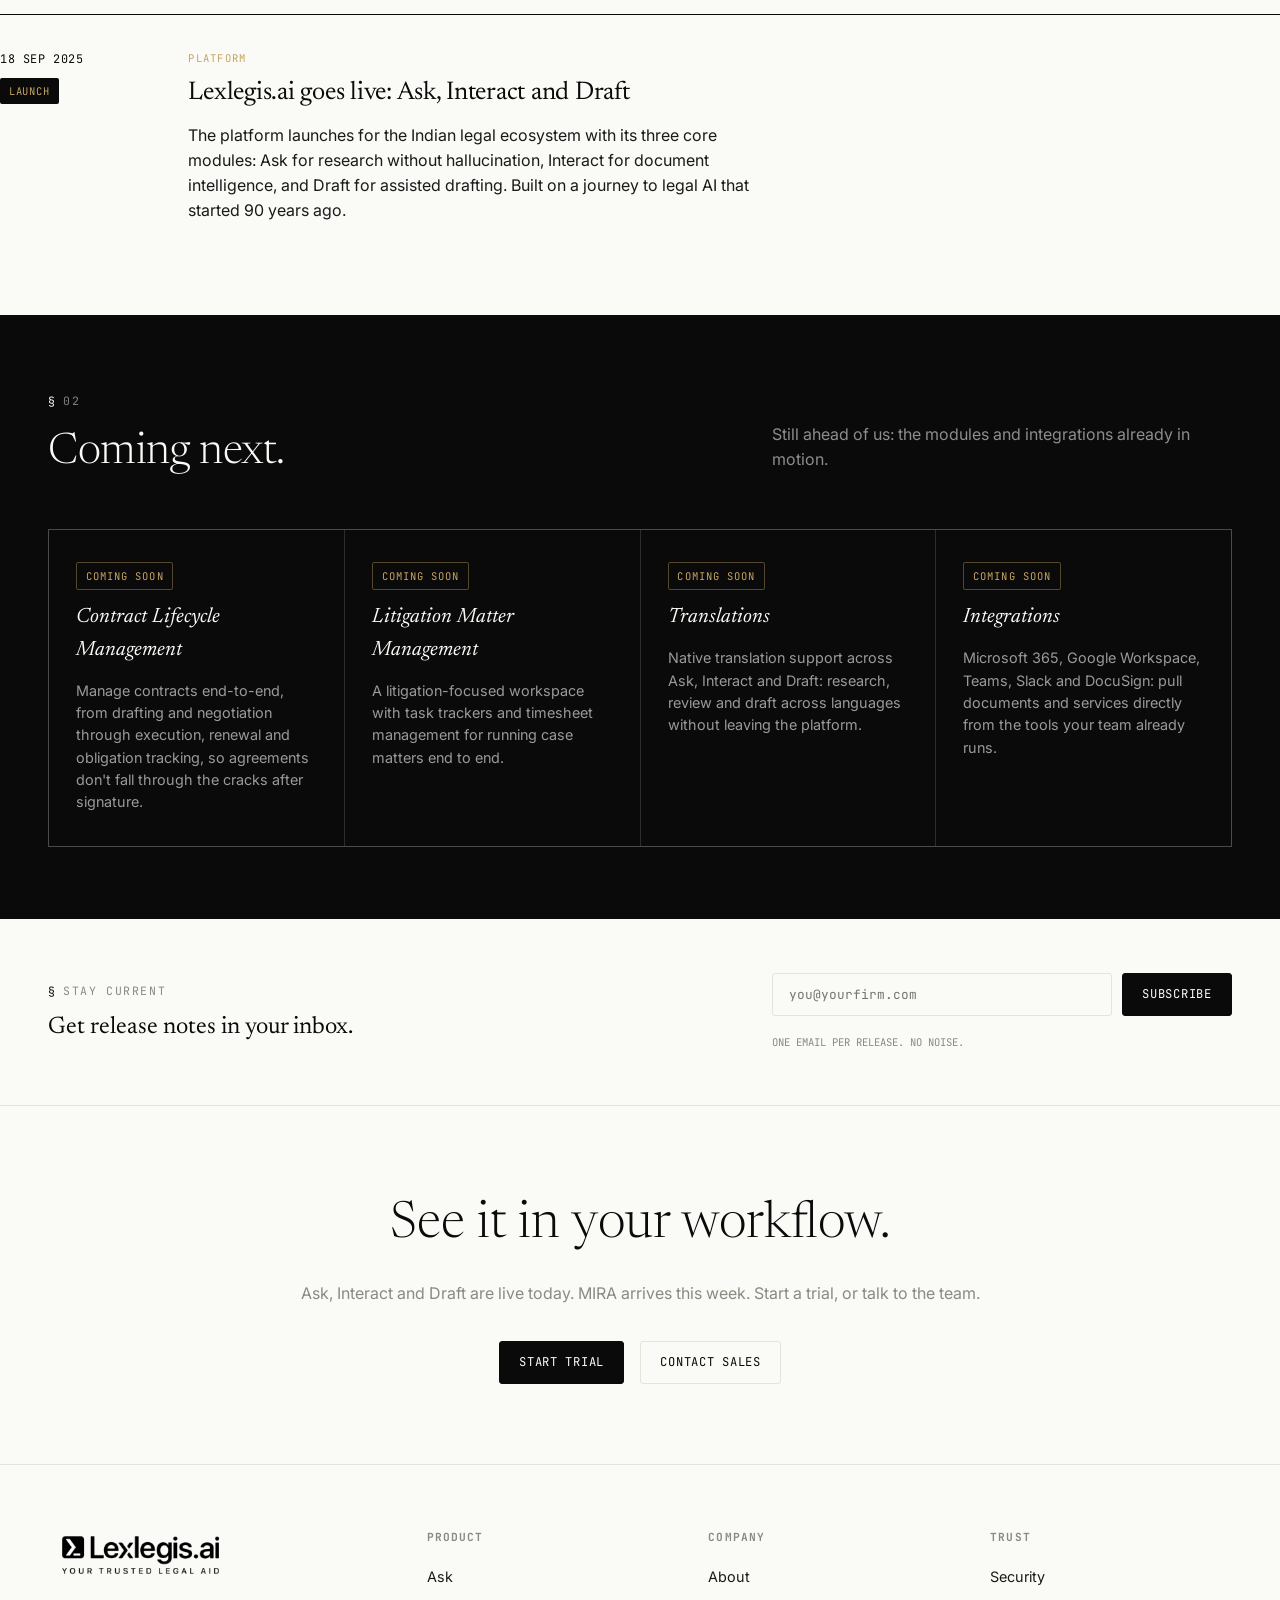
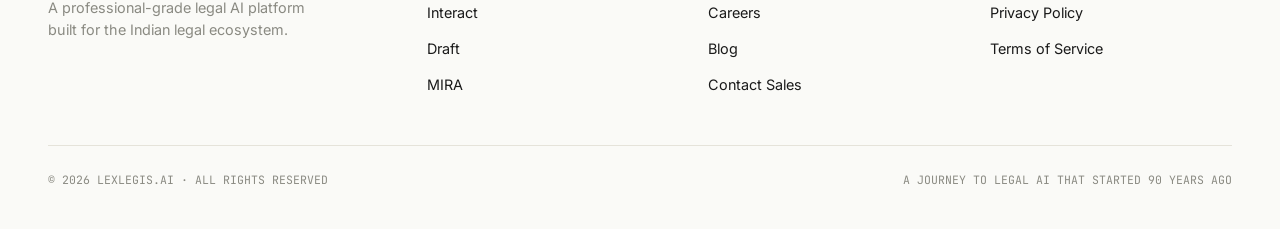
==== commit a6622ce4: "enhance(experience): auto-advance the highlights carousel (#2) The big-ones rail now advances on a 4" ====
--- a/index.html
+++ b/index.html
@@ -431,12 +431,9 @@
 
   <!-- FEED -->
   <div id="feedView">
-   <div class="feed-layout wrap">
-    <nav class="month-timeline" id="monthTimeline" aria-label="Jump to month"></nav>
-    <div class="feed-main">
 
     <!-- JULY 2026 -->
-    <section class="month-block" data-month="2026-07">
+    <section class="month-block wrap" data-month="2026-07">
       <div class="month-head"><h2>July 2026</h2><span class="month-count"></span></div>
 
       <article class="entry reveal" id="mira-launch" data-module="platform" data-type="launch" data-date="2026-07-14">
@@ -652,7 +649,7 @@
     </section>
 
     <!-- JUNE 2026 -->
-    <section class="month-block" data-month="2026-06">
+    <section class="month-block wrap" data-month="2026-06">
       <div class="month-head"><h2>June 2026</h2><span class="month-count"></span></div>
 
       <article class="entry reveal" id="feedback-controls" data-module="experience" data-type="new" data-date="2026-06-28">
@@ -986,7 +983,7 @@
     </section>
 
     <!-- EARLIER (compact) -->
-    <section class="month-block" data-month="2026-05">
+    <section class="month-block wrap" data-month="2026-05">
       <div class="month-head"><h2>May 2026</h2><span class="month-count"></span></div>
       <article class="entry no-visual reveal" id="mfa" data-module="experience" data-type="new" data-date="2026-05-28">
         <div class="entry-date"><time datetime="2026-05-28">28 May 2026</time><span class="tag tag-new">New Feature</span></div>
@@ -998,7 +995,7 @@
       </article>
     </section>
 
-    <section class="month-block" data-month="2026-04">
+    <section class="month-block wrap" data-month="2026-04">
       <div class="month-head"><h2>April 2026</h2><span class="month-count"></span></div>
       <article class="entry no-visual reveal" id="faster" data-module="platform" data-type="improved" data-date="2026-04-15">
         <div class="entry-date"><time datetime="2026-04-15">15 Apr 2026</time><span class="tag tag-improved">Enhancement</span></div>
@@ -1010,7 +1007,7 @@
       </article>
     </section>
 
-    <section class="month-block" data-month="2026-03">
+    <section class="month-block wrap" data-month="2026-03">
       <div class="month-head"><h2>March 2026</h2><span class="month-count"></span></div>
       <article class="entry no-visual reveal" id="coverage" data-module="ask" data-type="improved" data-date="2026-03-20">
         <div class="entry-date"><time datetime="2026-03-20">20 Mar 2026</time><span class="tag tag-improved">Enhancement</span></div>
@@ -1022,7 +1019,7 @@
       </article>
     </section>
 
-    <section class="month-block" data-month="2026-02">
+    <section class="month-block wrap" data-month="2026-02">
       <div class="month-head"><h2>February 2026</h2><span class="month-count"></span></div>
       <article class="entry no-visual reveal" id="response-actions" data-module="ask" data-type="new" data-date="2026-02-12">
         <div class="entry-date"><time datetime="2026-02-12">12 Feb 2026</time><span class="tag tag-new">New Feature</span></div>
@@ -1034,7 +1031,7 @@
       </article>
     </section>
 
-    <section class="month-block" data-month="2026-01">
+    <section class="month-block wrap" data-month="2026-01">
       <div class="month-head"><h2>January 2026</h2><span class="month-count"></span></div>
       <article class="entry no-visual reveal" id="team-dashboard" data-module="experience" data-type="new" data-date="2026-01-22">
         <div class="entry-date"><time datetime="2026-01-22">22 Jan 2026</time><span class="tag tag-new">New Feature</span></div>
@@ -1046,7 +1043,7 @@
       </article>
     </section>
 
-    <section class="month-block" data-month="2025-12">
+    <section class="month-block wrap" data-month="2025-12">
       <div class="month-head"><h2>December 2025</h2><span class="month-count"></span></div>
       <article class="entry no-visual reveal" id="question-sets" data-module="interact" data-type="new" data-date="2025-12-11">
         <div class="entry-date"><time datetime="2025-12-11">11 Dec 2025</time><span class="tag tag-new">New Feature</span></div>
@@ -1058,7 +1055,7 @@
       </article>
     </section>
 
-    <section class="month-block" data-month="2025-11">
+    <section class="month-block wrap" data-month="2025-11">
       <div class="month-head"><h2>November 2025</h2><span class="month-count"></span></div>
       <article class="entry no-visual reveal" id="rephrase" data-module="ask" data-type="new" data-date="2025-11-18">
         <div class="entry-date"><time datetime="2025-11-18">18 Nov 2025</time><span class="tag tag-new">New Feature</span></div>
@@ -1070,7 +1067,7 @@
       </article>
     </section>
 
-    <section class="month-block" data-month="2025-10">
+    <section class="month-block wrap" data-month="2025-10">
       <div class="month-head"><h2>October 2025</h2><span class="month-count"></span></div>
       <article class="entry no-visual reveal" id="library-v1" data-module="library" data-type="launch" data-date="2025-10-16">
         <div class="entry-date"><time datetime="2025-10-16">16 Oct 2025</time><span class="tag tag-launch">Launch</span></div>
@@ -1082,7 +1079,7 @@
       </article>
     </section>
 
-    <section class="month-block" data-month="2025-09">
+    <section class="month-block wrap" data-month="2025-09">
       <div class="month-head"><h2>September 2025</h2><span class="month-count"></span></div>
       <article class="entry no-visual reveal" id="v1-launch" data-module="platform" data-type="launch" data-date="2025-09-18">
         <div class="entry-date"><time datetime="2025-09-18">18 Sep 2025</time><span class="tag tag-launch">Launch</span></div>
@@ -1093,8 +1090,6 @@
         </div>
       </article>
     </section>
-    </div><!-- /feed-main -->
-   </div><!-- /feed-layout -->
   </div><!-- /feedView -->
 
   <!-- EMPTY STATE -->
@@ -1216,10 +1211,36 @@
 </footer>
 
 <script>
-  // ---- highlight rail arrows ----
+  // ---- highlight rail: arrows + auto-advance + hover-to-scroll ----
   const rail = document.getElementById('rail');
-  document.getElementById('railPrev').addEventListener('click', () => rail.scrollBy({left: -480, behavior: 'smooth'}));
-  document.getElementById('railNext').addEventListener('click', () => rail.scrollBy({left: 480, behavior: 'smooth'}));
+  const railStep = () => Math.min(rail.clientWidth * 0.9, 480);
+  document.getElementById('railPrev').addEventListener('click', () => rail.scrollBy({left: -railStep(), behavior: 'smooth'}));
+  document.getElementById('railNext').addEventListener('click', () => rail.scrollBy({left: railStep(), behavior: 'smooth'}));
+
+  const railReduceMotion = window.matchMedia('(prefers-reduced-motion: reduce)').matches;
+  let railTimer = null;
+  function railAdvance() {
+    const maxScroll = rail.scrollWidth - rail.clientWidth;
+    if (rail.scrollLeft >= maxScroll - 4) {
+      rail.scrollTo({left: 0, behavior: 'smooth'});      // loop back to the start
+    } else {
+      rail.scrollBy({left: railStep(), behavior: 'smooth'});
+    }
+  }
+  function startRail() { if (!railReduceMotion && !railTimer) railTimer = setInterval(railAdvance, 4000); }
+  function stopRail() { clearInterval(railTimer); railTimer = null; }
+
+  // pause while the reader is interacting; resume when they leave
+  ['mouseenter', 'focusin', 'touchstart'].forEach(ev => rail.addEventListener(ev, stopRail, {passive: true}));
+  ['mouseleave', 'focusout'].forEach(ev => rail.addEventListener(ev, startRail));
+  document.addEventListener('visibilitychange', () => { document.hidden ? stopRail() : startRail(); });
+
+  // while hovering, a vertical wheel scrolls the rail horizontally
+  rail.addEventListener('wheel', (e) => {
+    if (Math.abs(e.deltaY) > Math.abs(e.deltaX)) { rail.scrollLeft += e.deltaY; e.preventDefault(); }
+  }, {passive: false});
+
+  startRail();
 
   // ---- story dialogs ----
   const storyDialog = document.getElementById('storyDialog');
@@ -1258,32 +1279,6 @@
     en.dataset.search = (en.textContent + ' ' + (moduleKeywords[en.dataset.module] || '')).toLowerCase();
   });
 
-  // ---- month timeline: build links + scroll-spy (jumps respect scroll-padding) ----
-  const monthTimeline = document.getElementById('monthTimeline');
-  const tlByMonth = {};
-  if (monthTimeline) {
-    monthBlocks.forEach(b => {
-      if (!b.id) b.id = 'month-' + b.dataset.month;
-      const link = document.createElement('a');
-      link.className = 'tl-item';
-      link.href = '#' + b.id;
-      link.textContent = b.querySelector('.month-head h2').textContent;
-      link.dataset.month = b.dataset.month;
-      monthTimeline.appendChild(link);
-      tlByMonth[b.dataset.month] = link;
-    });
-    const spy = new IntersectionObserver((records) => {
-      records.forEach(r => {
-        if (!r.isIntersecting) return;
-        const active = tlByMonth[r.target.dataset.month];
-        if (!active) return;
-        Object.values(tlByMonth).forEach(x => x.classList.remove('active'));
-        active.classList.add('active');
-      });
-    }, { rootMargin: '-150px 0px -75% 0px', threshold: 0 });
-    monthBlocks.forEach(b => spy.observe(b));
-  }
-
   function applyFilters() {
     let visible = 0;
     entries.forEach(en => {
@@ -1293,10 +1288,7 @@
       if (show) { visible++; en.classList.add('in'); }
     });
     monthBlocks.forEach(b => {
-      const empty = b.querySelectorAll('.entry:not(.hidden)').length === 0;
-      b.classList.toggle('hidden', empty);
-      const link = tlByMonth[b.dataset.month];
-      if (link) link.classList.toggle('hidden', empty);
+      b.classList.toggle('hidden', b.querySelectorAll('.entry:not(.hidden)').length === 0);
     });
     emptyState.classList.toggle('visible', visible === 0);
     resultCount.innerHTML = '<strong>' + visible + '</strong> update' + (visible === 1 ? '' : 's');
--- a/styles.css
+++ b/styles.css
@@ -497,7 +497,8 @@
   display: flex;
   gap: 1.4rem;
   overflow-x: auto;
-  scroll-snap-type: x mandatory;
+  scroll-snap-type: x proximity;
+  overscroll-behavior-x: contain;
   padding-bottom: 0.5rem;
   scrollbar-width: none;
 }
@@ -802,49 +803,6 @@
   letter-spacing: 0.08em;
 }
 
-/* Two-column feed with a sticky month timeline (hidden until there's room) */
-.feed-main { min-width: 0; }
-.month-timeline { display: none; }
-
-@media (min-width: 1160px) {
-  .feed-layout {
-    display: grid;
-    grid-template-columns: 168px 1fr;
-    gap: clamp(1.5rem, 3vw, 3rem);
-    align-items: start;
-  }
-  .month-timeline {
-    display: block;
-    position: sticky;
-    top: 164px;
-    align-self: start;
-    max-height: calc(100vh - 200px);
-    overflow-y: auto;
-    scrollbar-width: none;
-    border-left: 1px solid var(--hairline);
-  }
-  .month-timeline::-webkit-scrollbar { display: none; }
-  .tl-item {
-    display: block;
-    font-family: var(--mono);
-    font-size: 0.74rem;
-    letter-spacing: 0.02em;
-    color: var(--mute);
-    white-space: nowrap;
-    padding: 0.5rem 0 0.5rem 1.1rem;
-    margin-left: -1px;
-    border-left: 2px solid transparent;
-    transition: color 0.15s, border-color 0.15s;
-  }
-  .tl-item:hover { color: var(--ink); }
-  .tl-item.active {
-    color: var(--ink);
-    border-left-color: var(--ink);
-    font-weight: 500;
-  }
-  .tl-item.hidden { display: none; }
-}
-
 .entry {
   display: grid;
   grid-template-columns: 150px 1fr 340px;
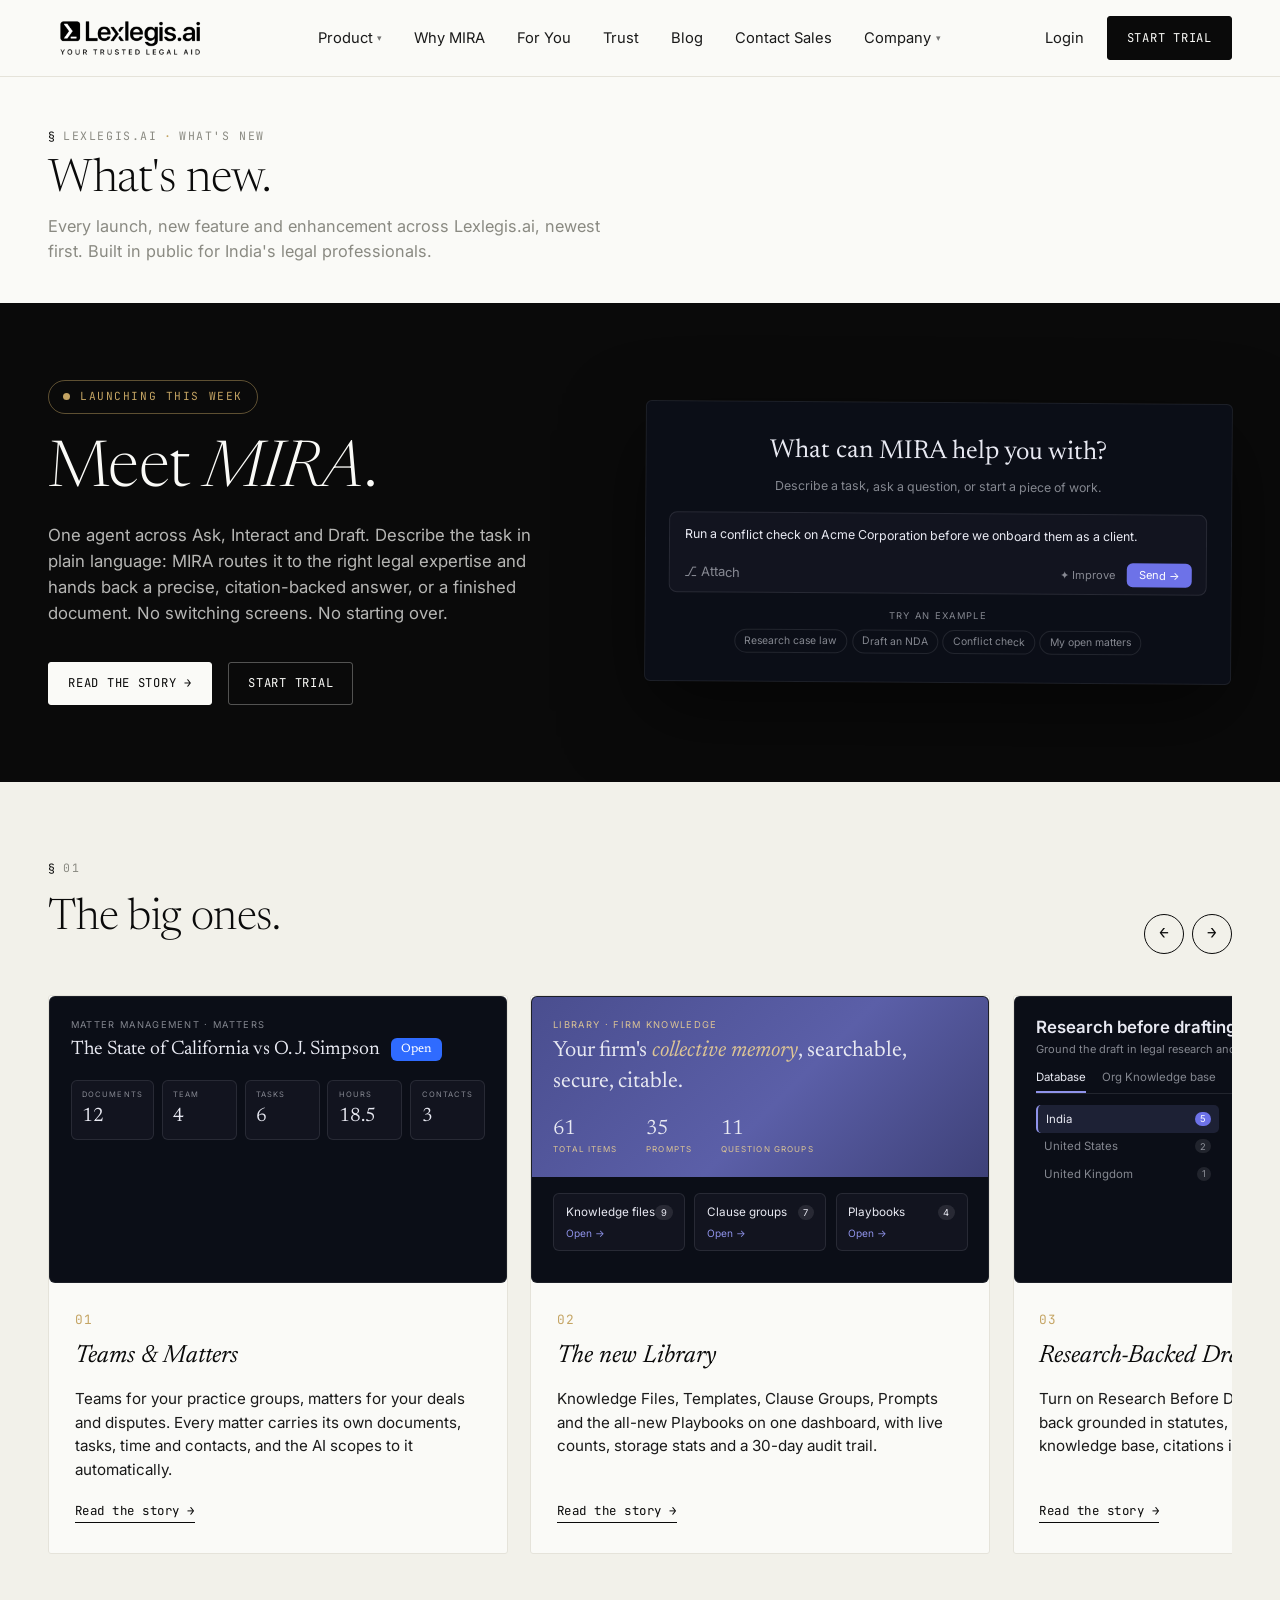
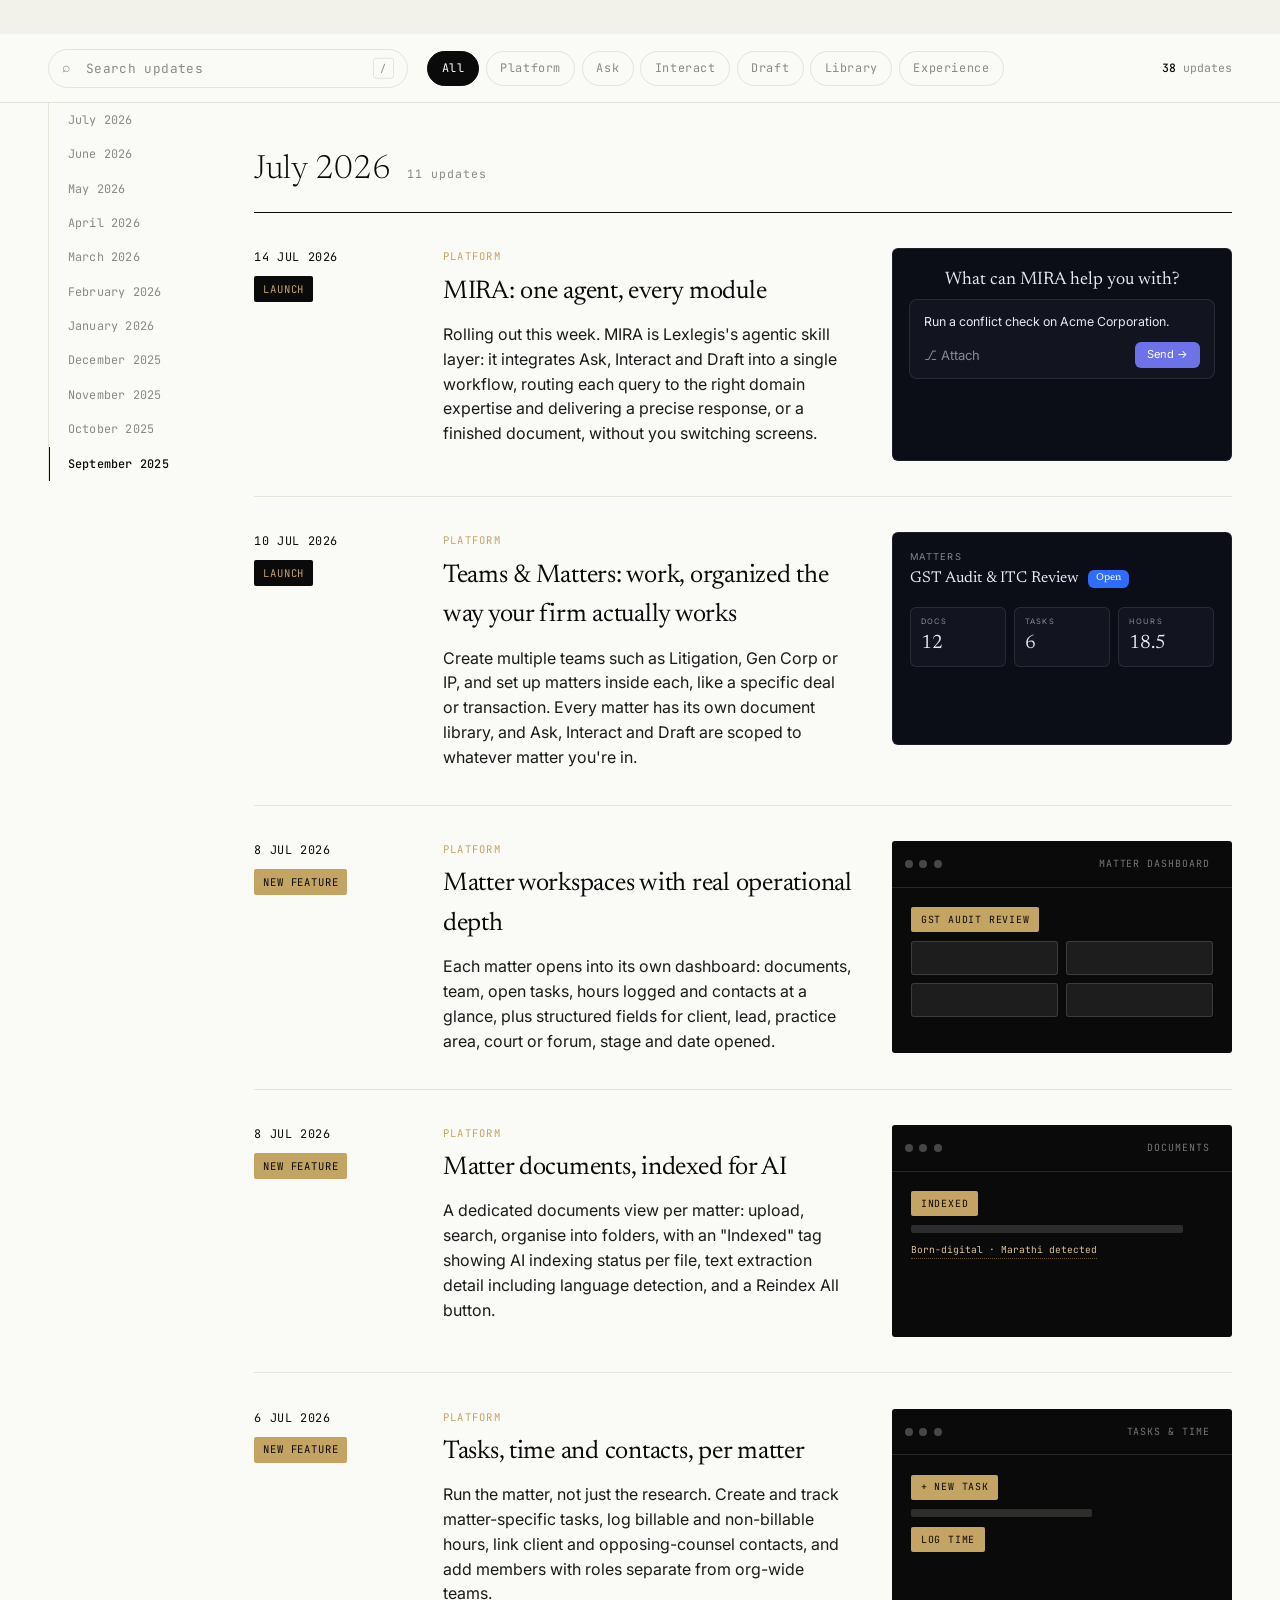
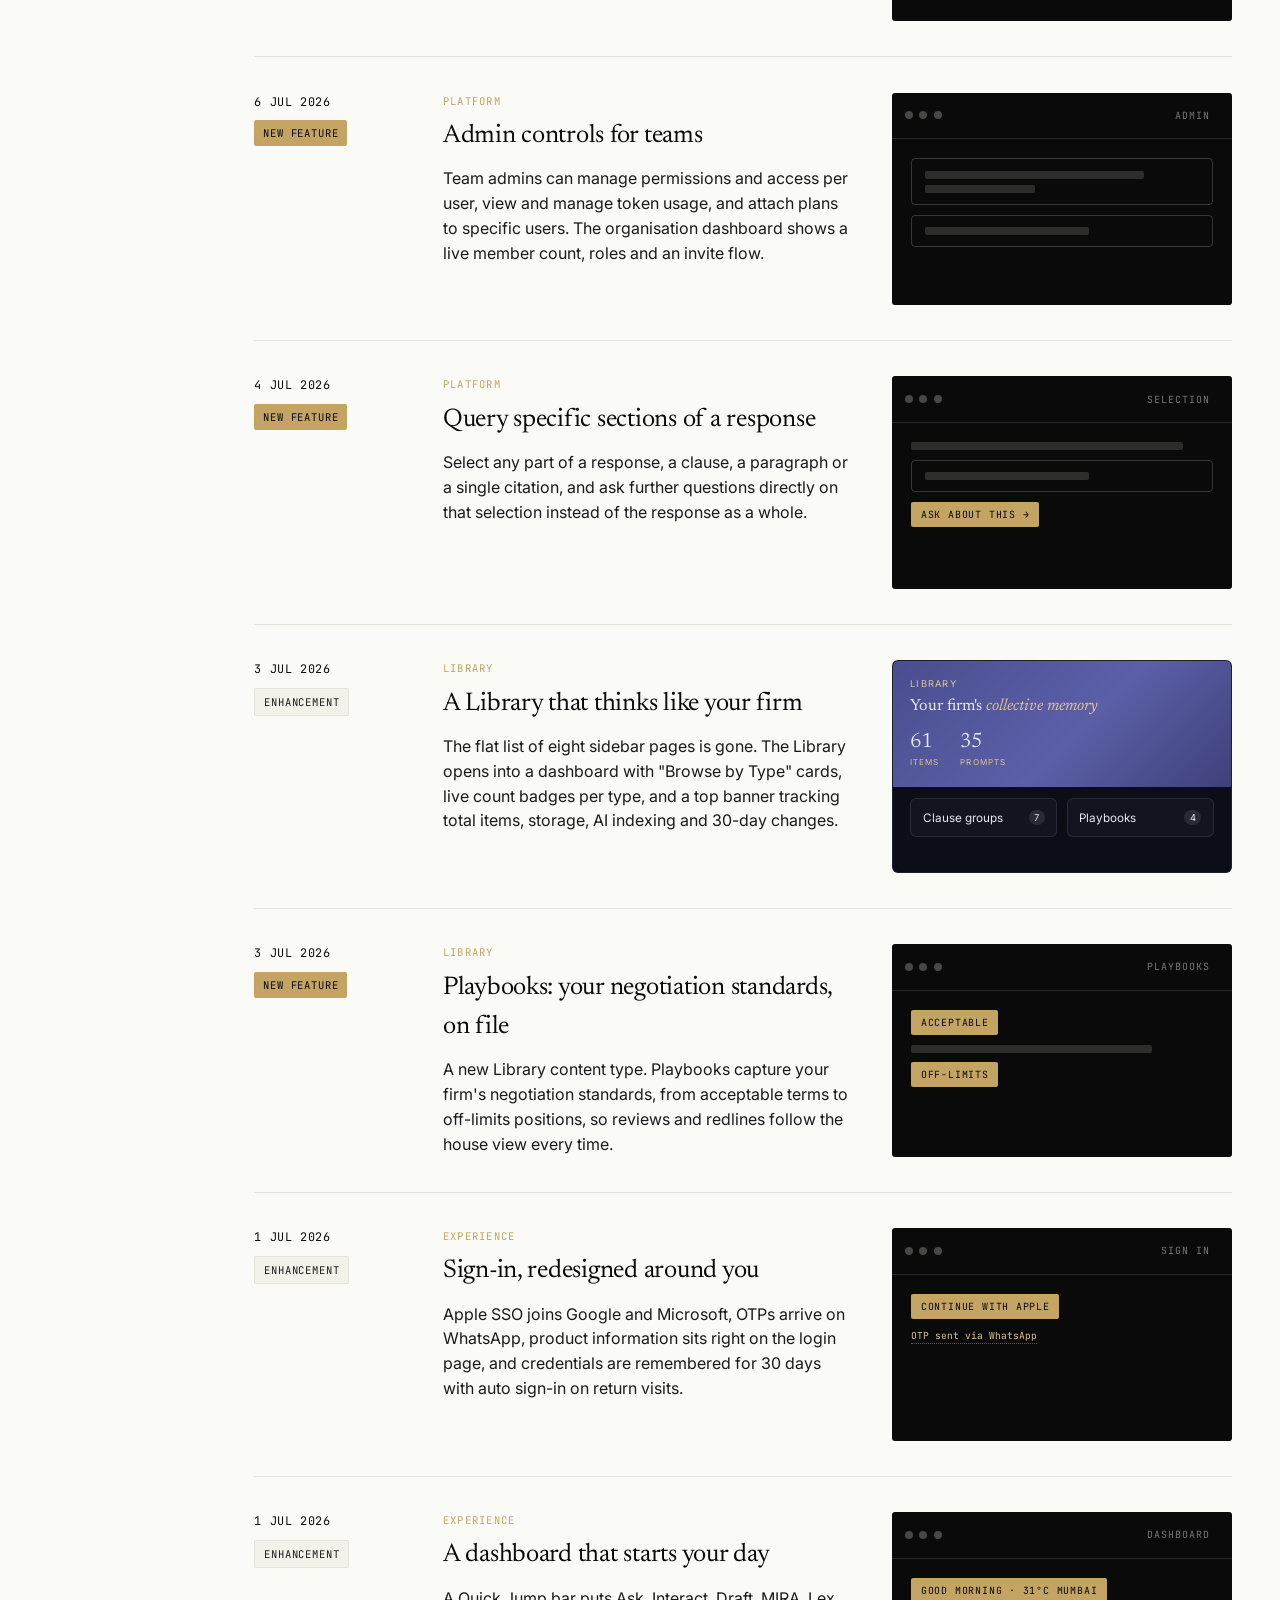
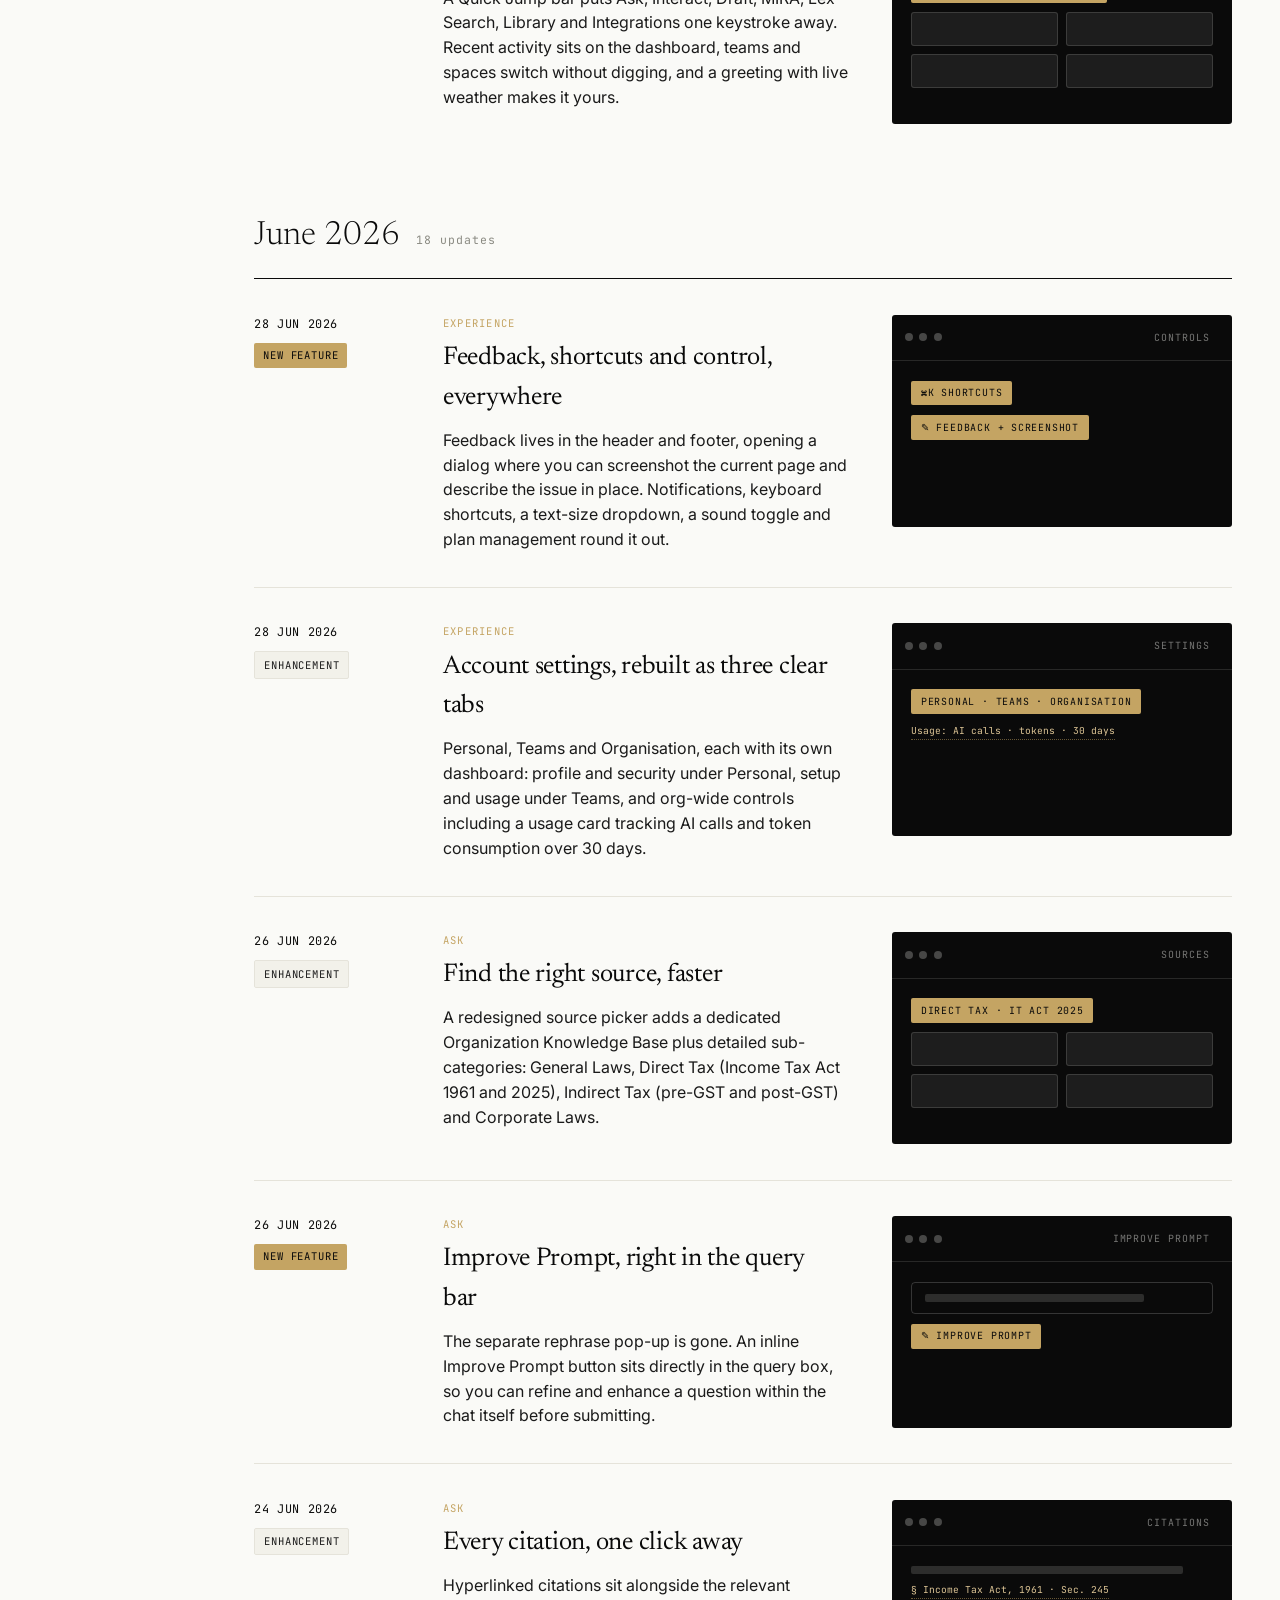
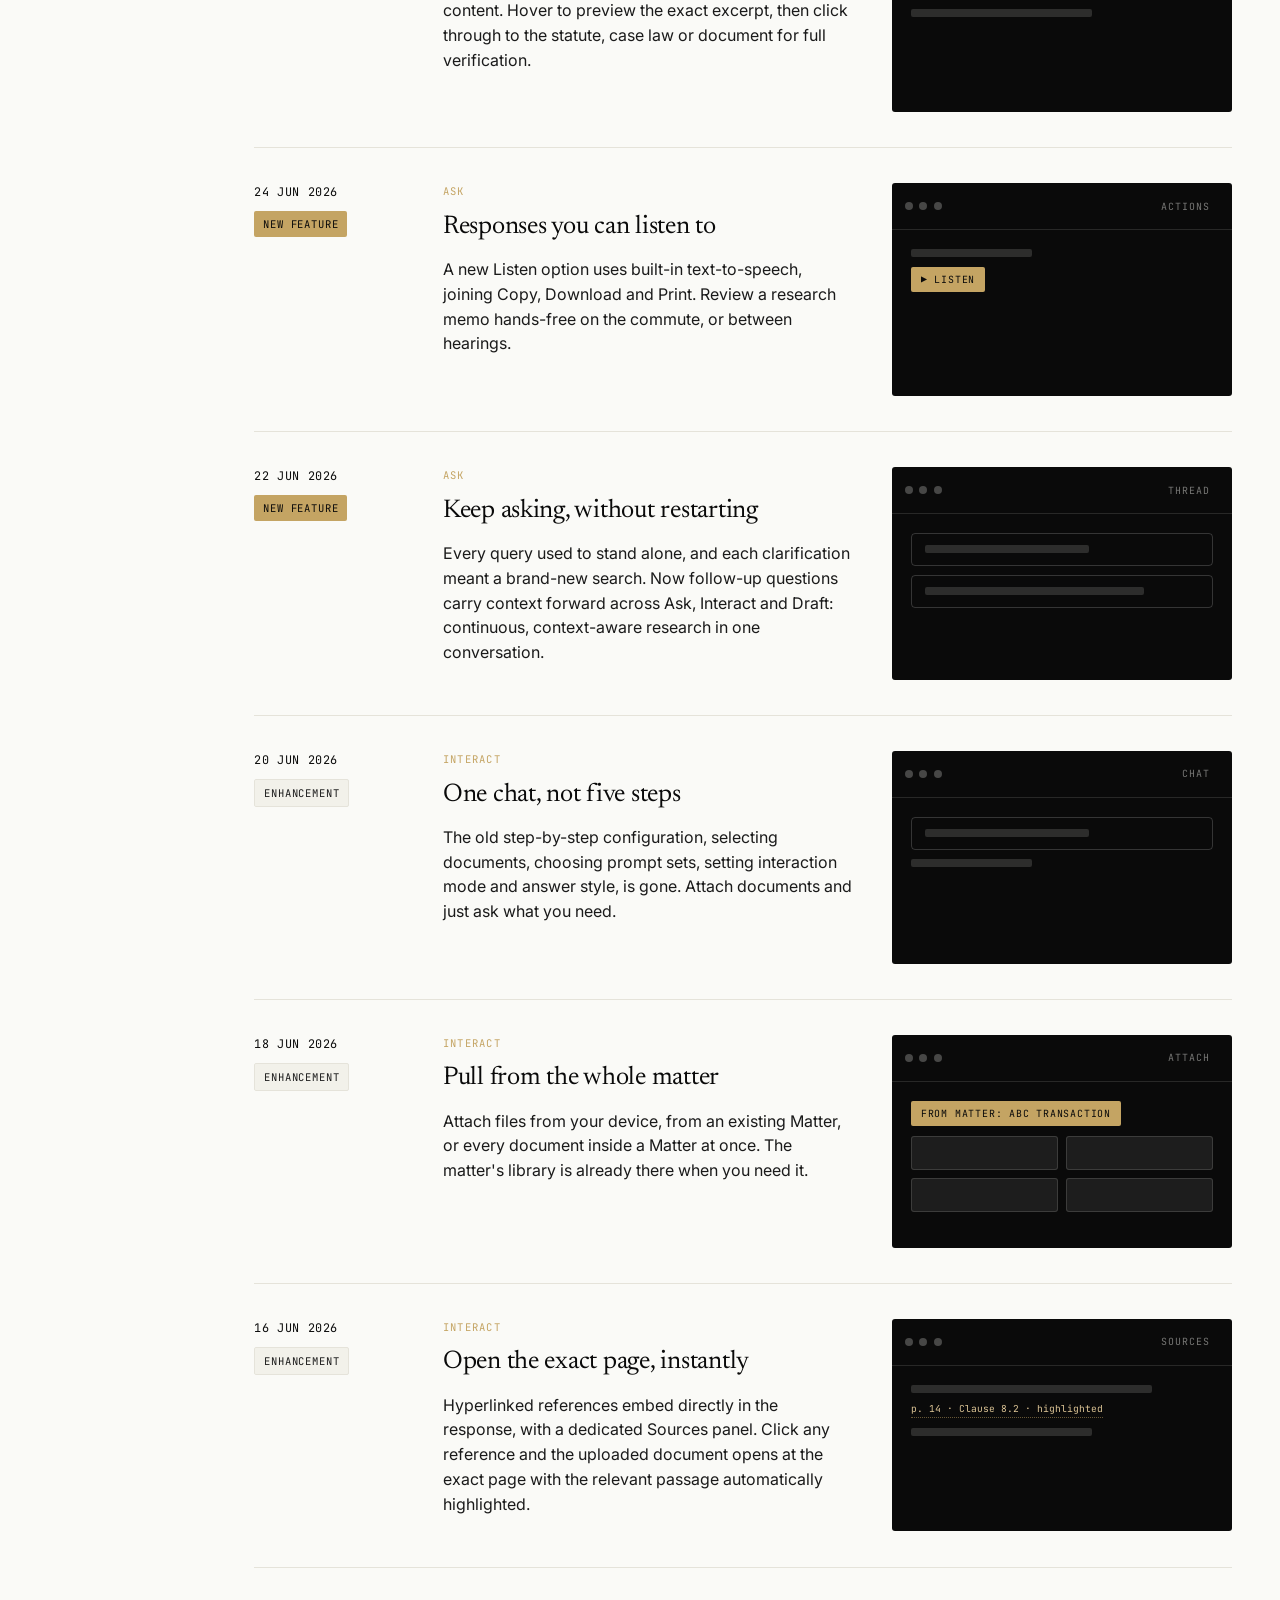
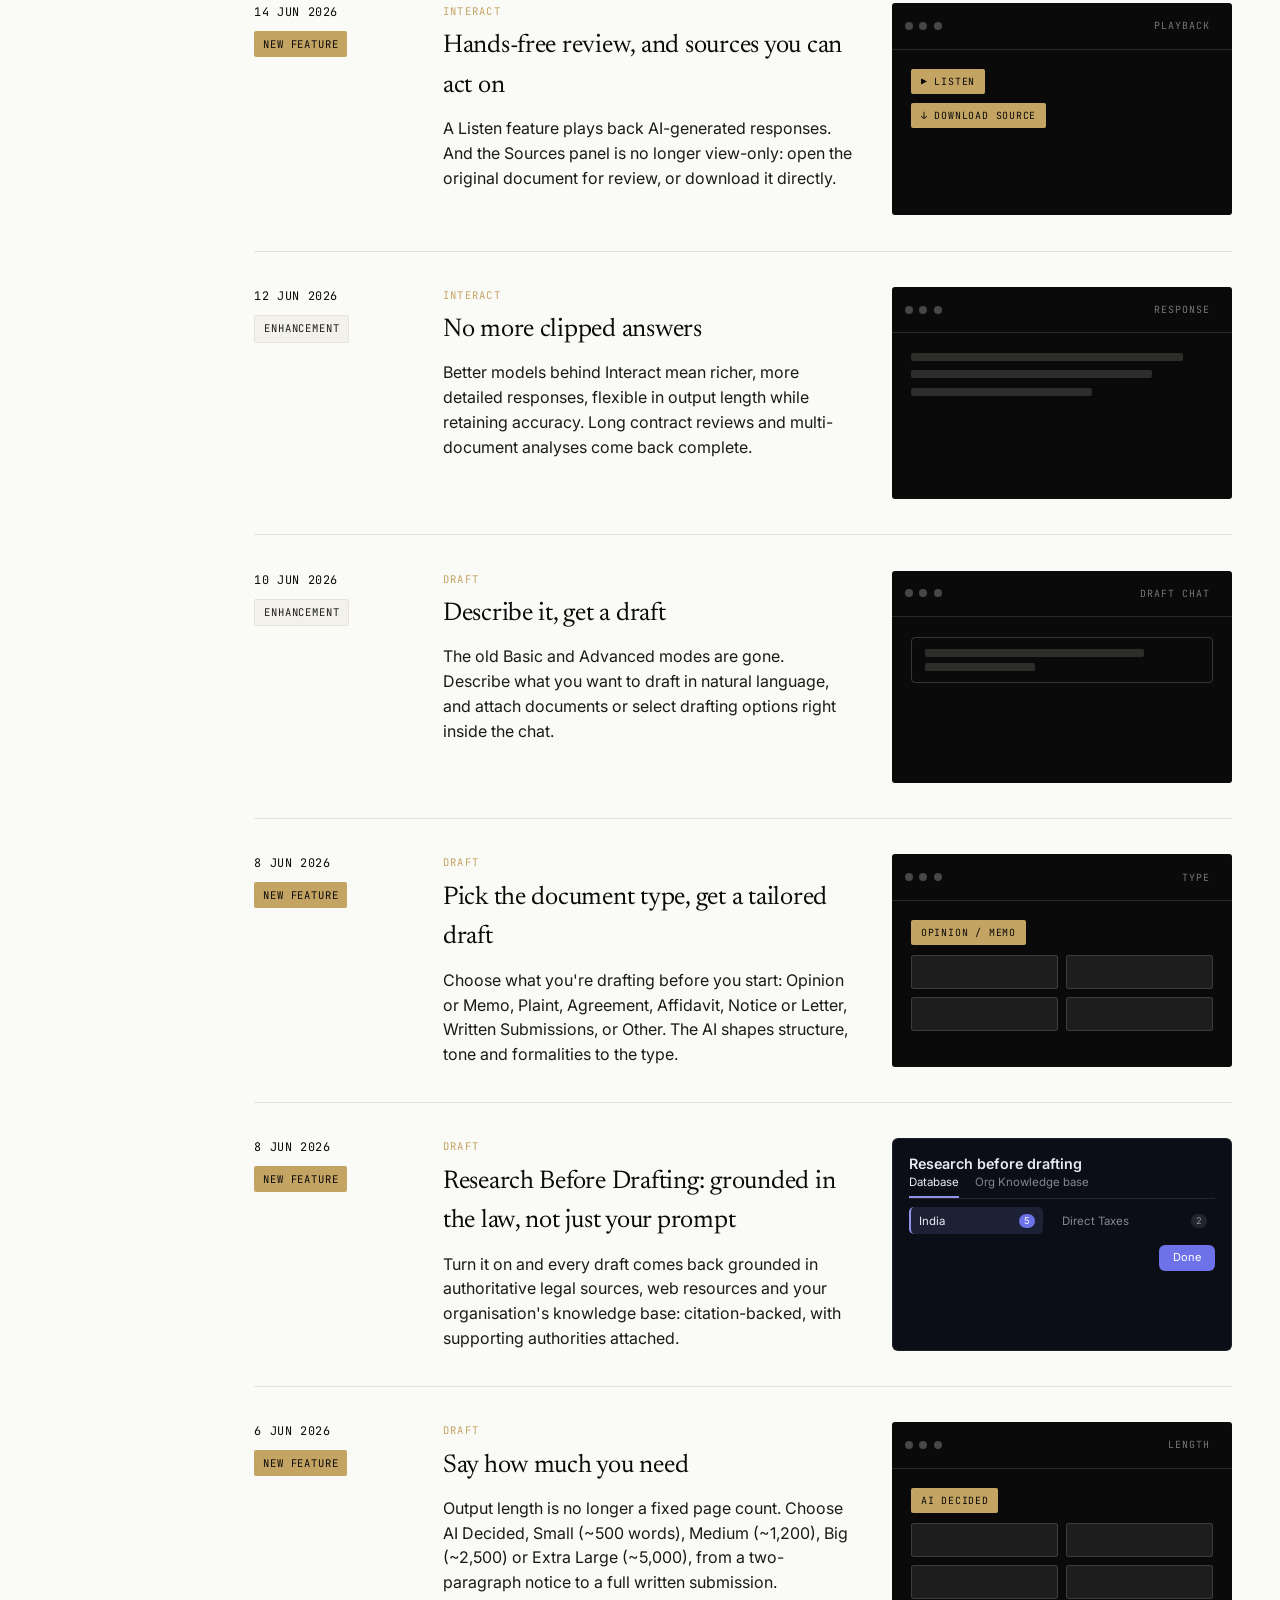
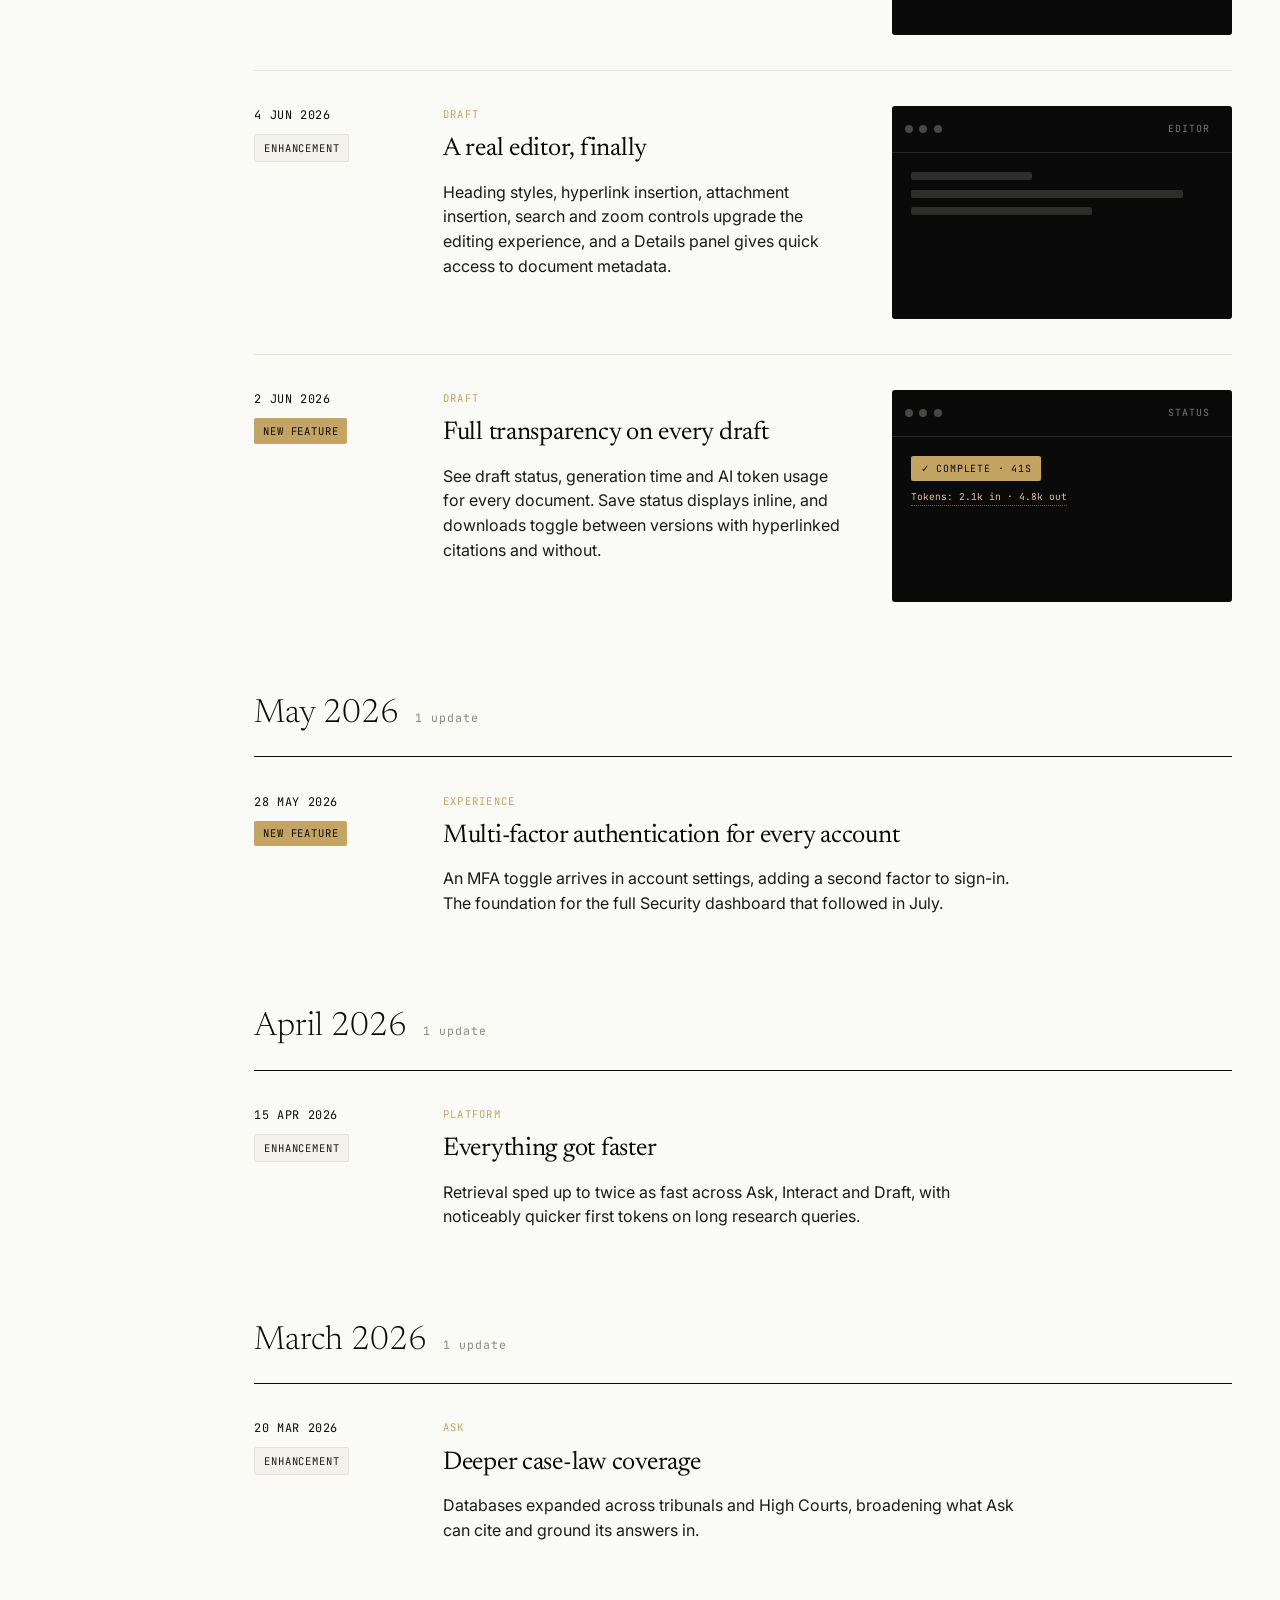
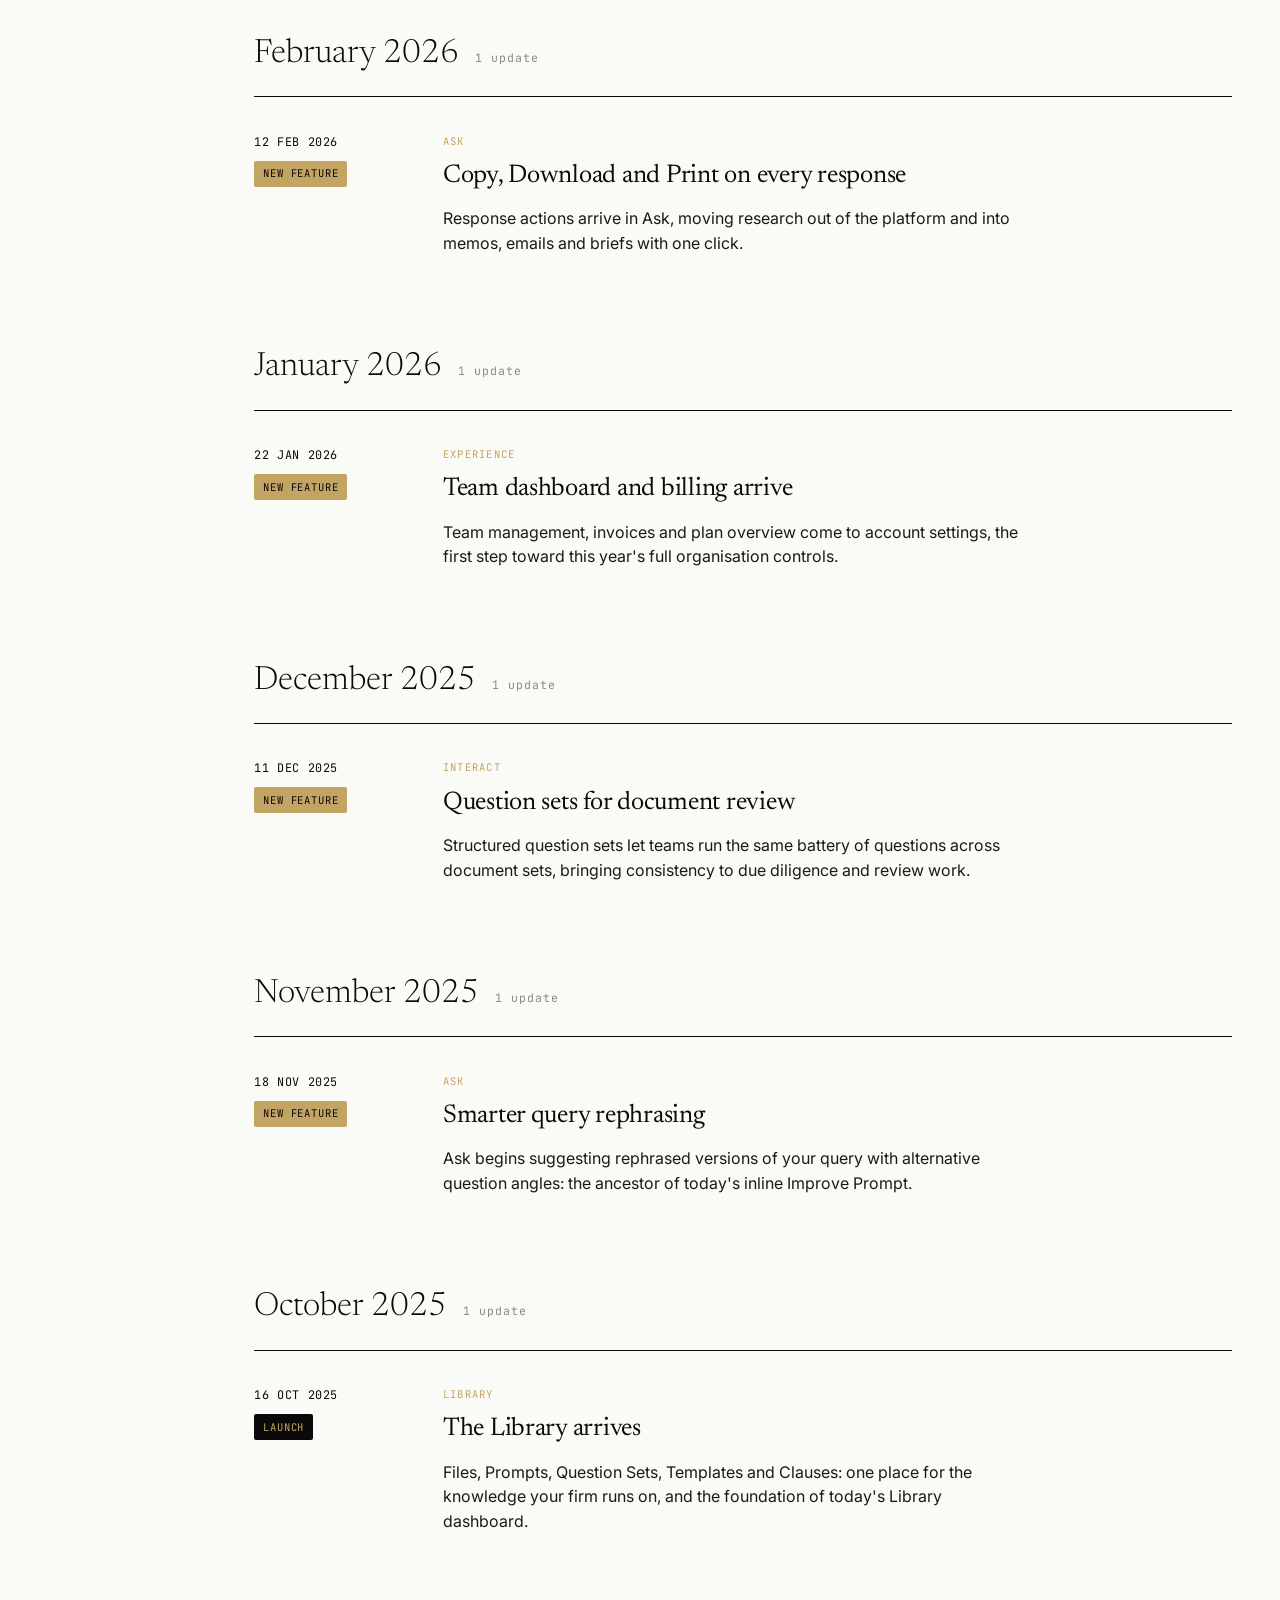
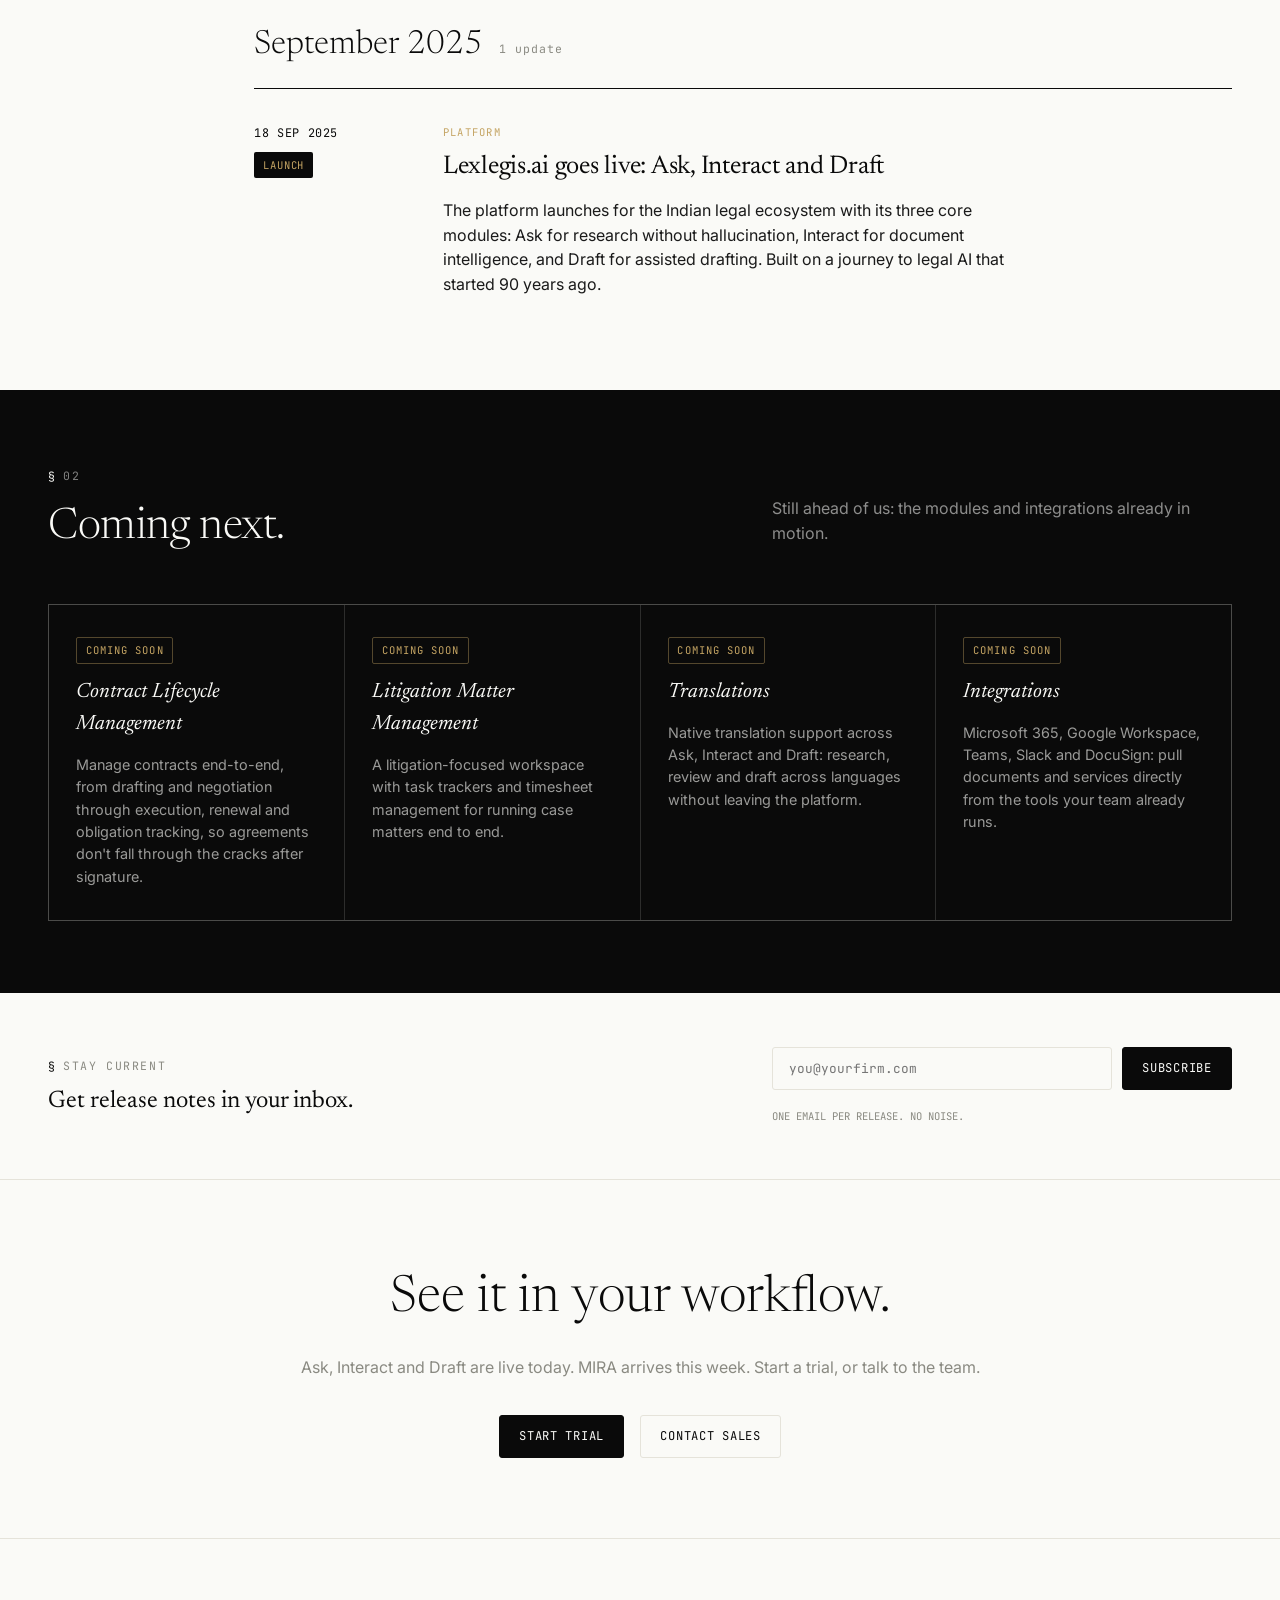
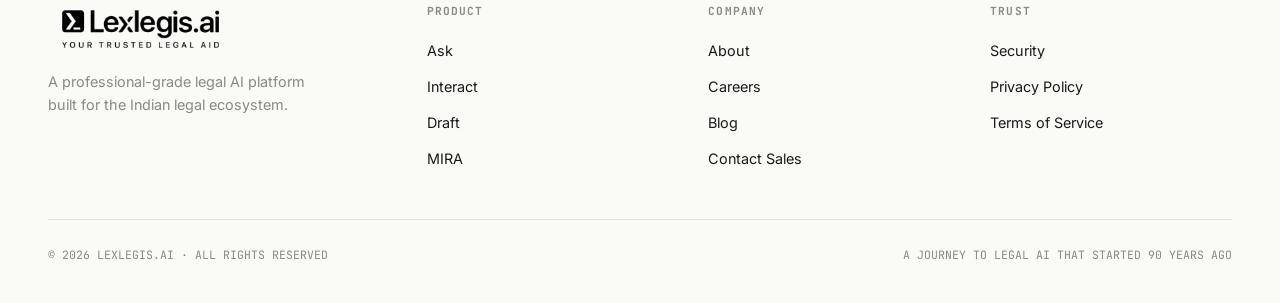
==== commit 69685edf: "feat(experience): sticky month timeline navigator for the feed (#3) Adds a sticky vertical timeline " ====
--- a/index.html
+++ b/index.html
@@ -431,9 +431,12 @@
 
   <!-- FEED -->
   <div id="feedView">
+   <div class="feed-layout wrap">
+    <nav class="month-timeline" id="monthTimeline" aria-label="Jump to month"></nav>
+    <div class="feed-main">
 
     <!-- JULY 2026 -->
-    <section class="month-block wrap" data-month="2026-07">
+    <section class="month-block" data-month="2026-07">
       <div class="month-head"><h2>July 2026</h2><span class="month-count"></span></div>
 
       <article class="entry reveal" id="mira-launch" data-module="platform" data-type="launch" data-date="2026-07-14">
@@ -649,7 +652,7 @@
     </section>
 
     <!-- JUNE 2026 -->
-    <section class="month-block wrap" data-month="2026-06">
+    <section class="month-block" data-month="2026-06">
       <div class="month-head"><h2>June 2026</h2><span class="month-count"></span></div>
 
       <article class="entry reveal" id="feedback-controls" data-module="experience" data-type="new" data-date="2026-06-28">
@@ -983,7 +986,7 @@
     </section>
 
     <!-- EARLIER (compact) -->
-    <section class="month-block wrap" data-month="2026-05">
+    <section class="month-block" data-month="2026-05">
       <div class="month-head"><h2>May 2026</h2><span class="month-count"></span></div>
       <article class="entry no-visual reveal" id="mfa" data-module="experience" data-type="new" data-date="2026-05-28">
         <div class="entry-date"><time datetime="2026-05-28">28 May 2026</time><span class="tag tag-new">New Feature</span></div>
@@ -995,7 +998,7 @@
       </article>
     </section>
 
-    <section class="month-block wrap" data-month="2026-04">
+    <section class="month-block" data-month="2026-04">
       <div class="month-head"><h2>April 2026</h2><span class="month-count"></span></div>
       <article class="entry no-visual reveal" id="faster" data-module="platform" data-type="improved" data-date="2026-04-15">
         <div class="entry-date"><time datetime="2026-04-15">15 Apr 2026</time><span class="tag tag-improved">Enhancement</span></div>
@@ -1007,7 +1010,7 @@
       </article>
     </section>
 
-    <section class="month-block wrap" data-month="2026-03">
+    <section class="month-block" data-month="2026-03">
       <div class="month-head"><h2>March 2026</h2><span class="month-count"></span></div>
       <article class="entry no-visual reveal" id="coverage" data-module="ask" data-type="improved" data-date="2026-03-20">
         <div class="entry-date"><time datetime="2026-03-20">20 Mar 2026</time><span class="tag tag-improved">Enhancement</span></div>
@@ -1019,7 +1022,7 @@
       </article>
     </section>
 
-    <section class="month-block wrap" data-month="2026-02">
+    <section class="month-block" data-month="2026-02">
       <div class="month-head"><h2>February 2026</h2><span class="month-count"></span></div>
       <article class="entry no-visual reveal" id="response-actions" data-module="ask" data-type="new" data-date="2026-02-12">
         <div class="entry-date"><time datetime="2026-02-12">12 Feb 2026</time><span class="tag tag-new">New Feature</span></div>
@@ -1031,7 +1034,7 @@
       </article>
     </section>
 
-    <section class="month-block wrap" data-month="2026-01">
+    <section class="month-block" data-month="2026-01">
       <div class="month-head"><h2>January 2026</h2><span class="month-count"></span></div>
       <article class="entry no-visual reveal" id="team-dashboard" data-module="experience" data-type="new" data-date="2026-01-22">
         <div class="entry-date"><time datetime="2026-01-22">22 Jan 2026</time><span class="tag tag-new">New Feature</span></div>
@@ -1043,7 +1046,7 @@
       </article>
     </section>
 
-    <section class="month-block wrap" data-month="2025-12">
+    <section class="month-block" data-month="2025-12">
       <div class="month-head"><h2>December 2025</h2><span class="month-count"></span></div>
       <article class="entry no-visual reveal" id="question-sets" data-module="interact" data-type="new" data-date="2025-12-11">
         <div class="entry-date"><time datetime="2025-12-11">11 Dec 2025</time><span class="tag tag-new">New Feature</span></div>
@@ -1055,7 +1058,7 @@
       </article>
     </section>
 
-    <section class="month-block wrap" data-month="2025-11">
+    <section class="month-block" data-month="2025-11">
       <div class="month-head"><h2>November 2025</h2><span class="month-count"></span></div>
       <article class="entry no-visual reveal" id="rephrase" data-module="ask" data-type="new" data-date="2025-11-18">
         <div class="entry-date"><time datetime="2025-11-18">18 Nov 2025</time><span class="tag tag-new">New Feature</span></div>
@@ -1067,7 +1070,7 @@
       </article>
     </section>
 
-    <section class="month-block wrap" data-month="2025-10">
+    <section class="month-block" data-month="2025-10">
       <div class="month-head"><h2>October 2025</h2><span class="month-count"></span></div>
       <article class="entry no-visual reveal" id="library-v1" data-module="library" data-type="launch" data-date="2025-10-16">
         <div class="entry-date"><time datetime="2025-10-16">16 Oct 2025</time><span class="tag tag-launch">Launch</span></div>
@@ -1079,7 +1082,7 @@
       </article>
     </section>
 
-    <section class="month-block wrap" data-month="2025-09">
+    <section class="month-block" data-month="2025-09">
       <div class="month-head"><h2>September 2025</h2><span class="month-count"></span></div>
       <article class="entry no-visual reveal" id="v1-launch" data-module="platform" data-type="launch" data-date="2025-09-18">
         <div class="entry-date"><time datetime="2025-09-18">18 Sep 2025</time><span class="tag tag-launch">Launch</span></div>
@@ -1090,6 +1093,8 @@
         </div>
       </article>
     </section>
+    </div><!-- /feed-main -->
+   </div><!-- /feed-layout -->
   </div><!-- /feedView -->
 
   <!-- EMPTY STATE -->
@@ -1279,6 +1284,32 @@
     en.dataset.search = (en.textContent + ' ' + (moduleKeywords[en.dataset.module] || '')).toLowerCase();
   });
 
+  // ---- month timeline: build links + scroll-spy (jumps respect scroll-padding) ----
+  const monthTimeline = document.getElementById('monthTimeline');
+  const tlByMonth = {};
+  if (monthTimeline) {
+    monthBlocks.forEach(b => {
+      if (!b.id) b.id = 'month-' + b.dataset.month;
+      const link = document.createElement('a');
+      link.className = 'tl-item';
+      link.href = '#' + b.id;
+      link.textContent = b.querySelector('.month-head h2').textContent;
+      link.dataset.month = b.dataset.month;
+      monthTimeline.appendChild(link);
+      tlByMonth[b.dataset.month] = link;
+    });
+    const spy = new IntersectionObserver((records) => {
+      records.forEach(r => {
+        if (!r.isIntersecting) return;
+        const active = tlByMonth[r.target.dataset.month];
+        if (!active) return;
+        Object.values(tlByMonth).forEach(x => x.classList.remove('active'));
+        active.classList.add('active');
+      });
+    }, { rootMargin: '-150px 0px -75% 0px', threshold: 0 });
+    monthBlocks.forEach(b => spy.observe(b));
+  }
+
   function applyFilters() {
     let visible = 0;
     entries.forEach(en => {
@@ -1288,7 +1319,10 @@
       if (show) { visible++; en.classList.add('in'); }
     });
     monthBlocks.forEach(b => {
-      b.classList.toggle('hidden', b.querySelectorAll('.entry:not(.hidden)').length === 0);
+      const empty = b.querySelectorAll('.entry:not(.hidden)').length === 0;
+      b.classList.toggle('hidden', empty);
+      const link = tlByMonth[b.dataset.month];
+      if (link) link.classList.toggle('hidden', empty);
     });
     emptyState.classList.toggle('visible', visible === 0);
     resultCount.innerHTML = '<strong>' + visible + '</strong> update' + (visible === 1 ? '' : 's');
--- a/styles.css
+++ b/styles.css
@@ -803,6 +803,49 @@
   letter-spacing: 0.08em;
 }
 
+/* Two-column feed with a sticky month timeline (hidden until there's room) */
+.feed-main { min-width: 0; }
+.month-timeline { display: none; }
+
+@media (min-width: 1160px) {
+  .feed-layout {
+    display: grid;
+    grid-template-columns: 168px 1fr;
+    gap: clamp(1.5rem, 3vw, 3rem);
+    align-items: start;
+  }
+  .month-timeline {
+    display: block;
+    position: sticky;
+    top: 164px;
+    align-self: start;
+    max-height: calc(100vh - 200px);
+    overflow-y: auto;
+    scrollbar-width: none;
+    border-left: 1px solid var(--hairline);
+  }
+  .month-timeline::-webkit-scrollbar { display: none; }
+  .tl-item {
+    display: block;
+    font-family: var(--mono);
+    font-size: 0.74rem;
+    letter-spacing: 0.02em;
+    color: var(--mute);
+    white-space: nowrap;
+    padding: 0.5rem 0 0.5rem 1.1rem;
+    margin-left: -1px;
+    border-left: 2px solid transparent;
+    transition: color 0.15s, border-color 0.15s;
+  }
+  .tl-item:hover { color: var(--ink); }
+  .tl-item.active {
+    color: var(--ink);
+    border-left-color: var(--ink);
+    font-weight: 500;
+  }
+  .tl-item.hidden { display: none; }
+}
+
 .entry {
   display: grid;
   grid-template-columns: 150px 1fr 340px;
